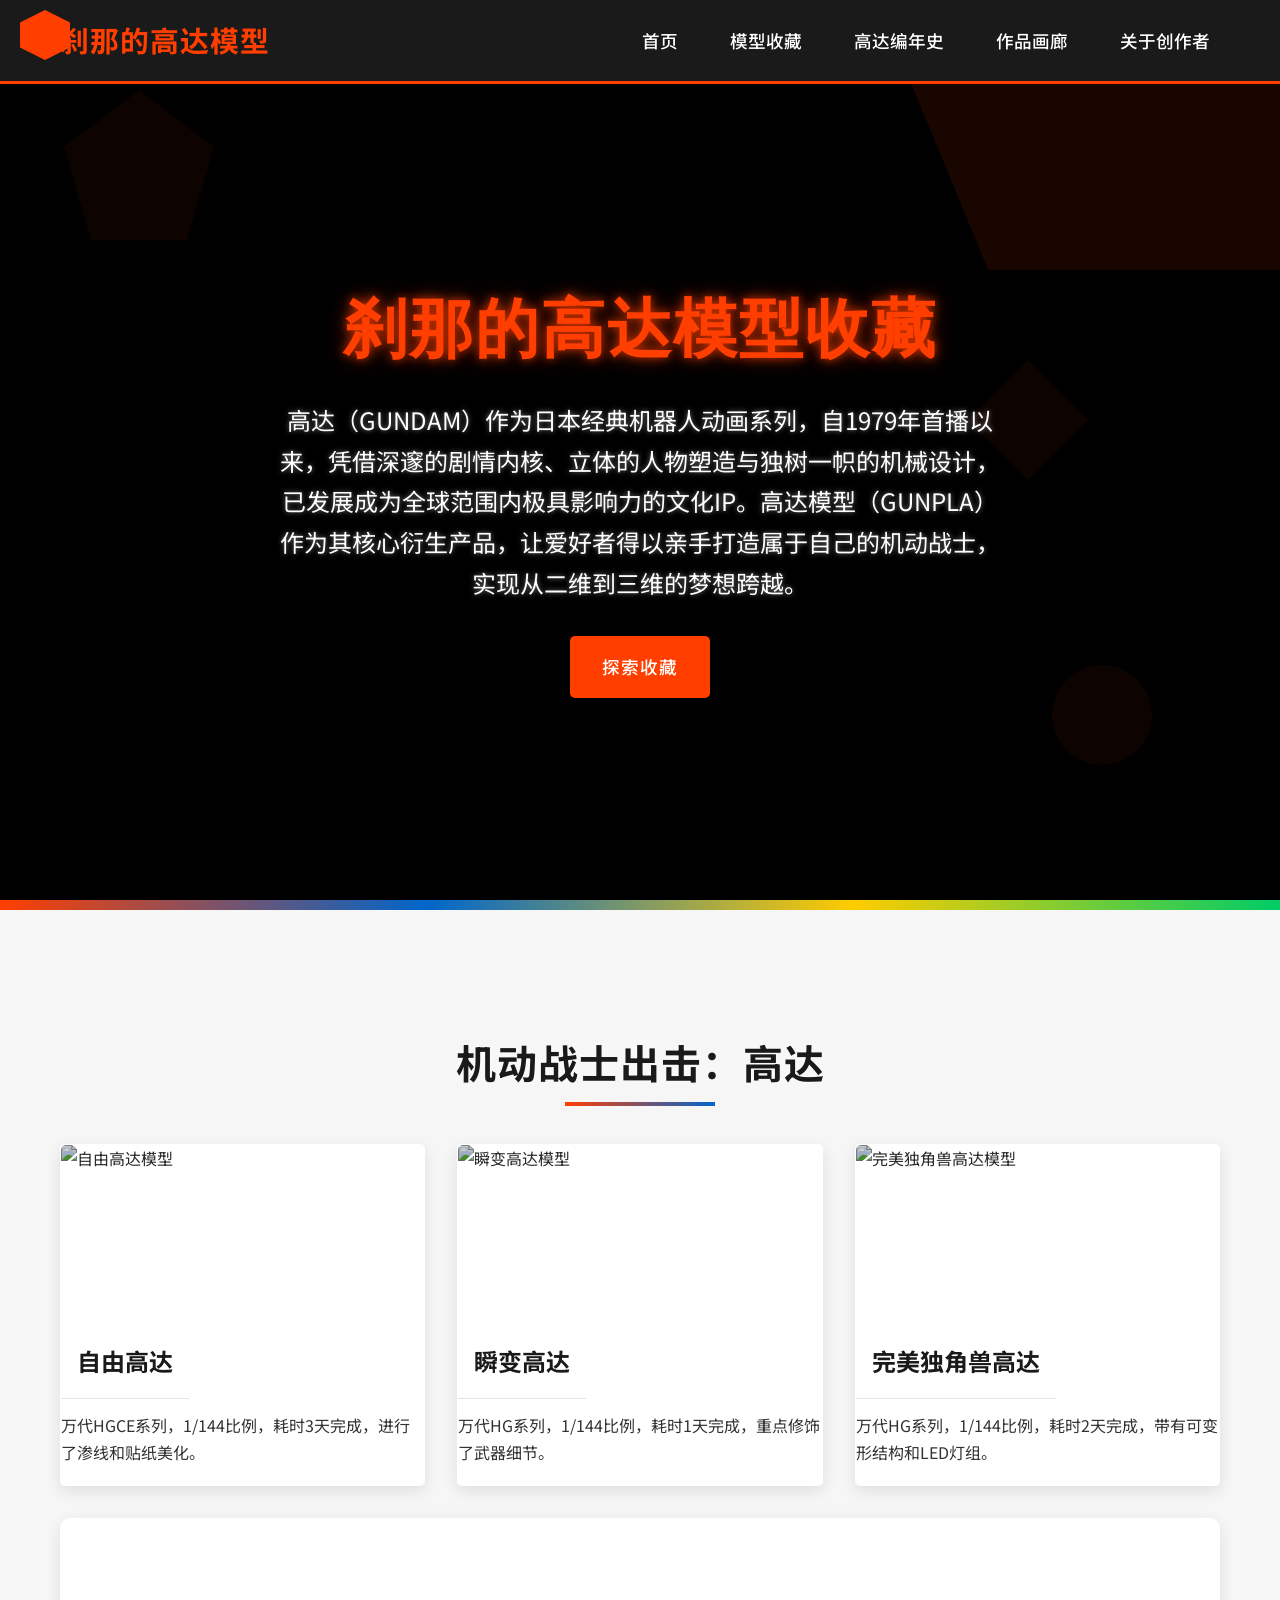
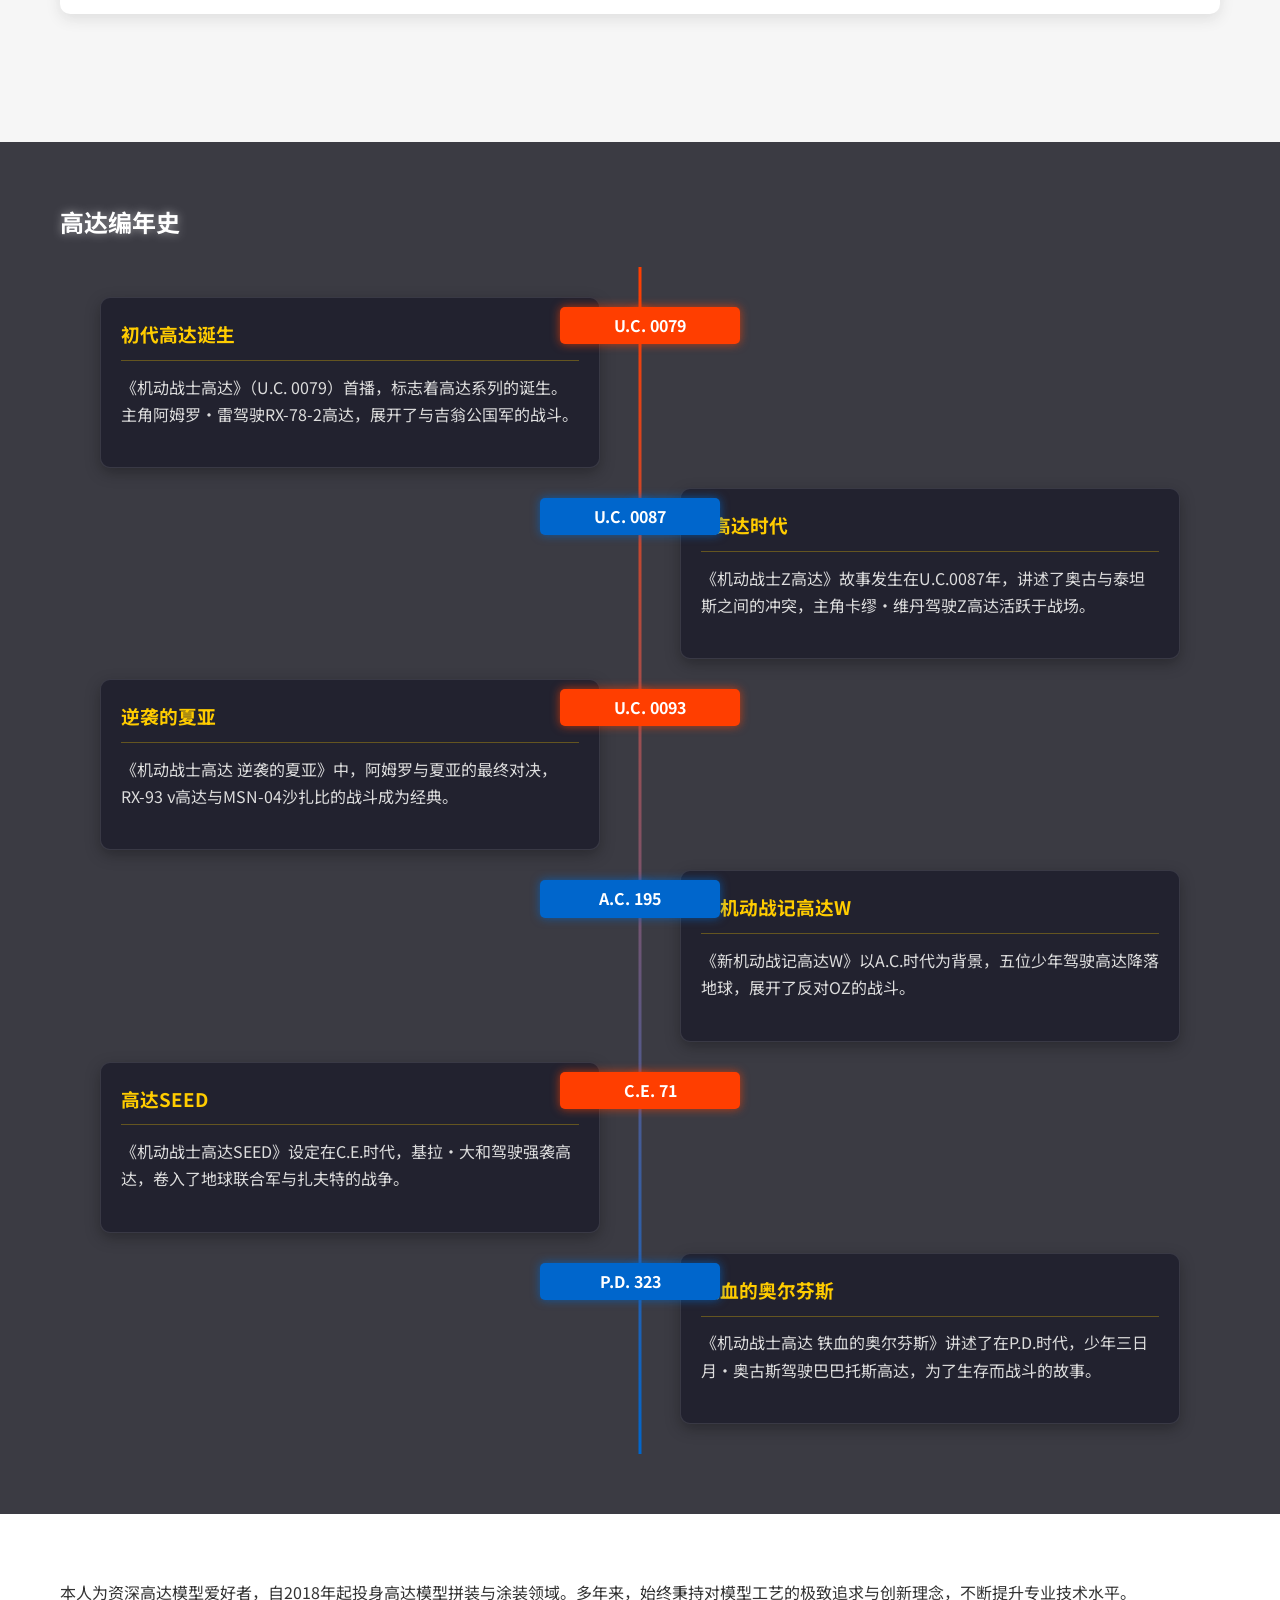
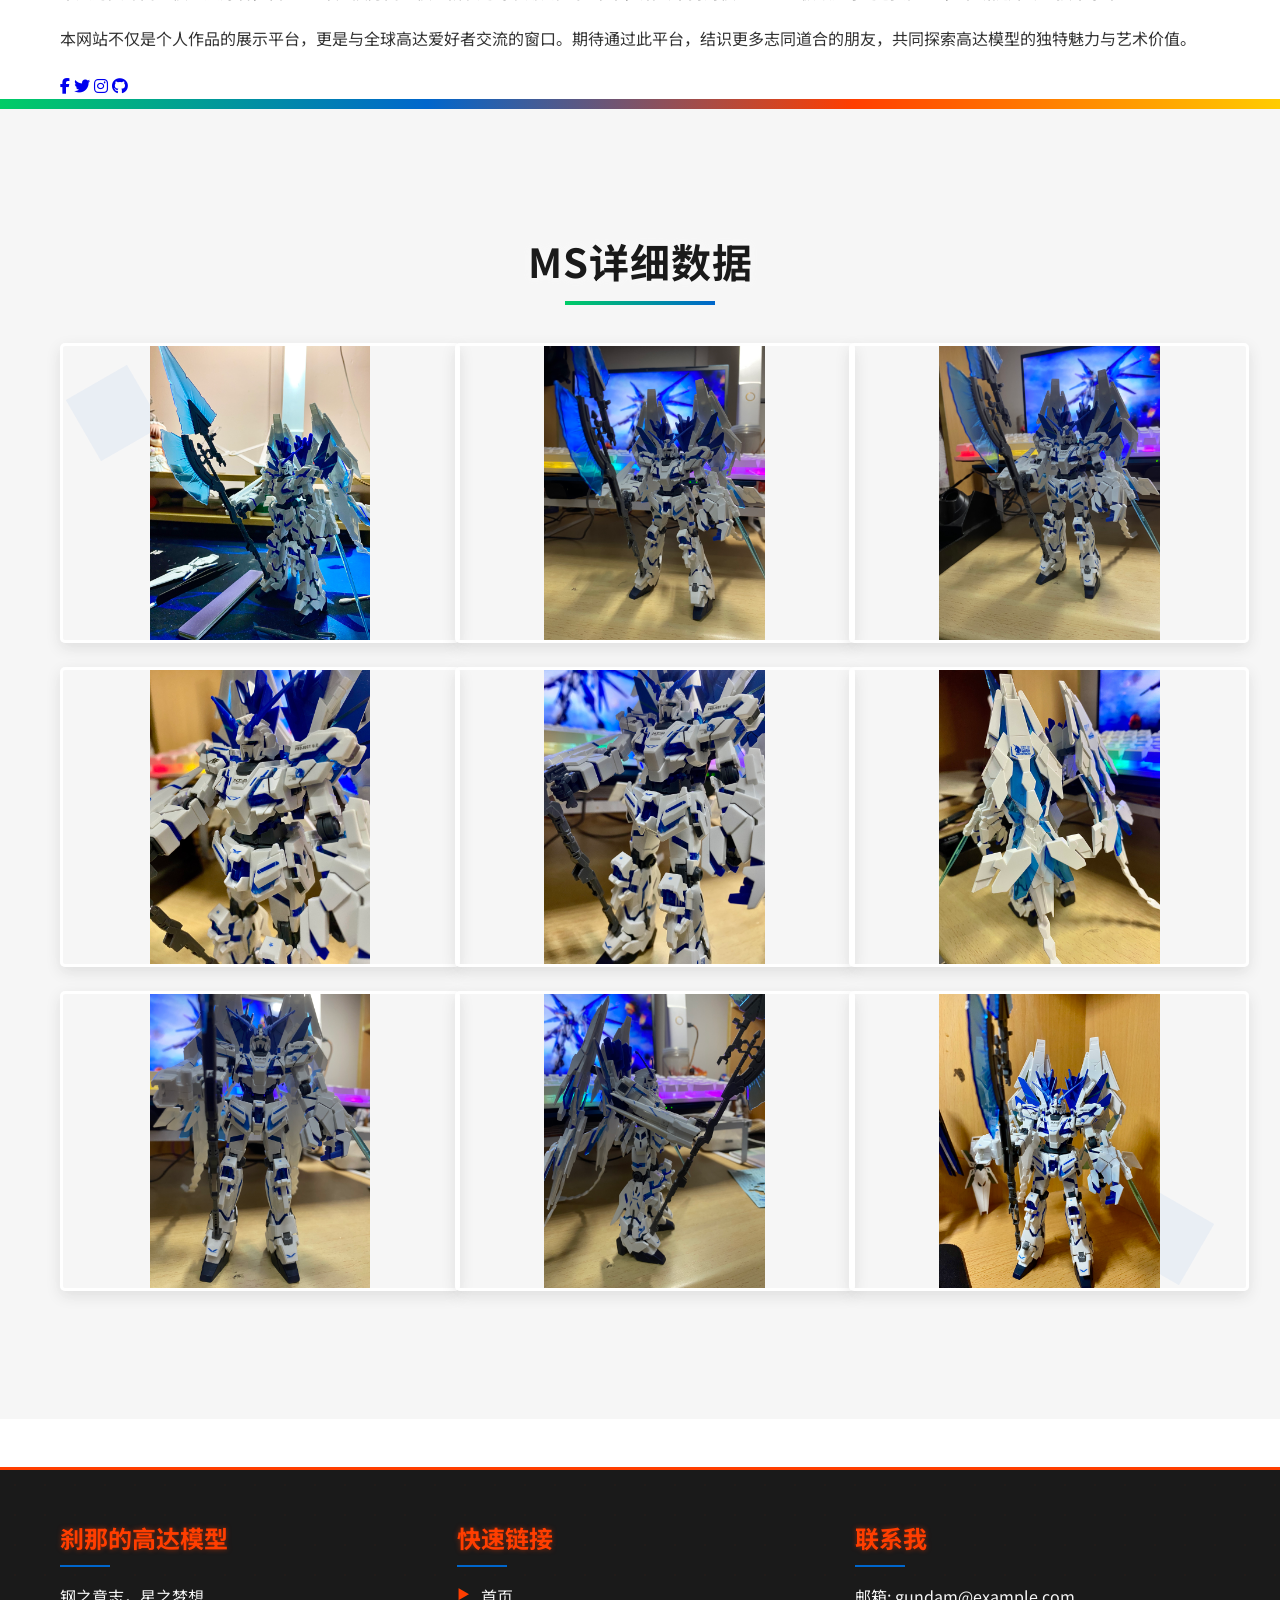
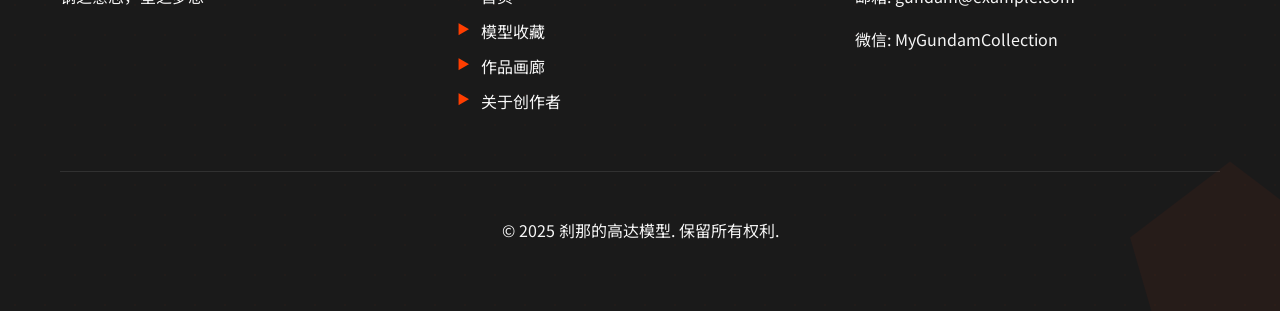
==== index.html @ a603840b "feat(页面): 添加高达编年史板块及相关特效 - 在导航栏和页面中添加高达编年史板块 - 实现时间线布局和动画效果 - 为所有板块添加装甲线条和能量充能特效 - 新增鼠标轨迹粒子效果" ====
<!DOCTYPE html>
<html lang="zh-CN">
<head>
    <meta charset="UTF-8">
    <meta name="viewport" content="width=device-width, initial-scale=1.0">
    <title>刹那的高达模型</title>
    <link rel="stylesheet" href="styles.css">
    <link rel="stylesheet" href="gundam_card_effects.css">
    <link href="https://fonts.googleapis.com/css2?family=Noto+Sans+SC:wght@300;400;500;700&display=swap" rel="stylesheet">
    <link rel="stylesheet" href="https://cdnjs.cloudflare.com/ajax/libs/font-awesome/6.4.0/css/all.min.css">
    <script src="gundam_card_scripts.js"></script>
</head>
<body>
    <!-- 高达主题背景动画 -->
    <div class="gundam-background"></div>
    <!-- 进场动画 -->
    <div id="intro-animation" class="intro-animation">
    <div class="energy-beam"></div>
    <div class="energy-beam"></div>
    <div class="energy-beam"></div>
    <div class="intro-text">
        <p class="intro-line">遥远宇宙中，钢铁巨人的意志贯穿星河</p>
        <p class="intro-line">人类文明的命运与机动战士的齿轮紧密咬合</p>
        <p class="intro-line">那些被冠以"高达"之名的钢铁之躯</p>
        <p class="intro-line">承载着希望的光芒、梦想的重量与战争的记忆</p>
        <p class="intro-line">此刻，它们将在此空间重现昔日的辉煌与荣耀</p>
    </div>
</div>
    <!-- 导航栏 -->
    <header>
        <div class="gundam-logo"></div>
        <nav class="navbar">
            <div class="logo">
                <h1>刹那的高达模型</h1>
            </div>
            <ul class="nav-links">
                <li><a href="#home">首页</a></li>
                <li><a href="#models">模型收藏</a></li>
                <li><a href="#chronicle">高达编年史</a></li>
                <li><a href="#gallery">作品画廊</a></li>
                <li><a href="#about">关于创作者</a></li>

            </ul>
            <div class="burger">
                <div class="line1"></div>
                <div class="line2"></div>
                <div class="line3"></div>
            </div>
        </nav>
    </header>

    <!-- 英雄区域 -->
    <section id="home" class="hero">
        <div class="hero-decoration">
            <div class="gundam-part part1"></div>
            <div class="gundam-part part2"></div>
            <div class="gundam-part part3"></div>
        </div>
        <div class="hero-content">
            <h1>刹那的高达模型收藏</h1>
            <p>高达（GUNDAM）作为日本经典机器人动画系列，自1979年首播以来，凭借深邃的剧情内核、立体的人物塑造与独树一帜的机械设计，已发展成为全球范围内极具影响力的文化IP。高达模型（GUNPLA）作为其核心衍生产品，让爱好者得以亲手打造属于自己的机动战士，实现从二维到三维的梦想跨越。</p>
            <a href="#models" class="btn">探索收藏</a>
        </div>
    </section>

    <!-- 模型展示与收藏 -->
    <section id="models" class="series-section">
        <div class="container">
            <h2>机动战士出击：高达</h2>
            <div class="series-grid">
            <div class="series-card">
                <img src="model/IMG_3361.JPG" alt="自由高达模型">
                <h3>自由高达</h3>
                <p>万代HGCE系列，1/144比例，耗时3天完成，进行了渗线和贴纸美化。</p>
            </div>
            <div class="series-card">
                <img src="model/IMG_3363.JPG" alt="瞬变高达模型">
                <h3>瞬变高达</h3>
                <p>万代HG系列，1/144比例，耗时1天完成，重点修饰了武器细节。</p>
            </div>
            <div class="series-card">
                <img src="model/IMG_3364.JPG" alt="完美独角兽高达模型">
                <h3>完美独角兽高达</h3>
                <p>万代HG系列，1/144比例，耗时2天完成，带有可变形结构和LED灯组。</p>
            </div>
        </div>

        <!-- 模型详细介绍 -->
        <div class="model-details" id="model-details">
            <div id="freedom-detail" class="detail-content">
                <h3>自由高达</h3>
                <div class="detail-grid">
                    <div class="detail-image">
                        <img src="freedom1.jpg" alt="自由高达">
                        <img src="freedom2.png" alt="自由高达细节">
                    </div>
                    <div class="detail-text">
                        <p>自由高达（Freedom Gundam）是《机动战士高达SEED》的核心主角机体，由主人公基拉·大和所驾驶。该机采用核动力驱动系统，搭载了两门光束步枪、磁轨炮及光束军刀等多种先进武装，具备全方位作战能力。</p>
                        <p>本件藏品为万代HGCE系列Freedom 1/144比例模型。整体造型遵循原作设定，线条流畅且配色鲜明。通过渗线工艺强化了机械细节的立体感，并辅以精密水贴点缀，显著提升了整体质感。模型关节设计合理，可动性出色，能够还原多种经典战斗姿态。</p>
                        <p>制作周期：2025年6月，历时1天精心打造。</p>
                    </div>
                </div>
            </div>

            <div id="transient-detail" class="detail-content" style="display:none;">
                <h3>瞬变高达</h3>
                <div class="detail-grid">
                    <div class="detail-image">
                        <img src="shunbian.jpg" alt="瞬变高达">
                        <img src="shunbian2.jpg" alt="瞬变高达细节">
                    </div>
                    <div class="detail-text">
                        <p>瞬变高达（Transient Gundam）是《机动战士高达Build Divers》中的特色机体，以独特的设计语言和卓越的机动性闻名。其核心亮点在于搭载了可变式背包系统，可根据战场态势灵活切换不同装备配置。</p>
                        <p>本件藏品为万代HG系列1/144比例模型。制作过程中着重强化了武器细节的表现力，对光束剑与步枪等武装进行了精细涂装处理。模型采用深蓝色与红色为主的配色方案，整体视觉效果极具冲击力与辨识度。</p>
                        <p>制作周期：2025年7月，历时1天精心打造。</p>
                    </div>
                </div>
            </div>

            <div id="perfect-unicorn-detail" class="detail-content" style="display:none;">
                <h3>完美独角兽高达</h3>
                <div class="detail-grid">
                    <div class="detail-image">
                        <img src="unicorn.jpg" alt="完美独角兽高达">
                        <img src="unicorn2.jpeg" alt="完美独角兽高达细节">
                    </div>
                    <div class="detail-text">
                        <p>完美独角兽高达（Perfect Unicorn Gundam）是《机动战士高达UC》的核心机体，以标志性的NT-D系统和全武装配置著称。其最大特色在于能够在独角兽模式与毁灭模式之间实现形态转换，展现截然不同的战斗风格与性能特性。</p>
                        <p>本件藏品为星动HG系列完美独角兽模型，是藏品中结构最为复杂的一件。模型具备精密的可变形机构，通过追加LED灯组，极大增强了毁灭模式下精神骨架的视觉冲击力。外装甲采用珍珠色涂装工艺，进一步提升了整体质感与层次感。</p>
                        <p>制作周期：2025年8月，历时2天精心打造。</p>
                    </div>
                </div>
            </div>
        </div>
        </div>
    </section>

    <!-- 模型详情切换脚本 -->
    <script>
        document.addEventListener('DOMContentLoaded', function() {
            // 获取模型卡片和详情内容
            const seriesCards = document.querySelectorAll('.series-card');
            const detailContents = document.querySelectorAll('.detail-content');

            // 为每个模型卡片添加点击事件
            seriesCards.forEach((card, index) => {
                card.addEventListener('click', function() {
                    // 隐藏所有详情内容
                    detailContents.forEach(content => {
                        content.style.display = 'none';
                    });

                    // 显示对应的详情内容
                    if (index === 0) {
                        document.getElementById('freedom-detail').style.display = 'block';
                    } else if (index === 1) {
                        document.getElementById('transient-detail').style.display = 'block';
                    } else if (index === 2) {
                        document.getElementById('perfect-unicorn-detail').style.display = 'block';
                    }

                    // 滚动到详情区域并居中显示
                    requestAnimationFrame(() => {
                        const modelDetails = document.getElementById('model-details');
                        // 使用scrollIntoView的center选项实现可靠的居中效果
                        modelDetails.scrollIntoView({
                            behavior: 'smooth',
                            block: 'center'
                        });
                        });
                    });
                });
            });
        ;
    </script>

    

    <!-- 高达编年史 -->
    <section id="chronicle" class="chronicle-section gundam-section">
        <div class="container">
            <h2>高达编年史</h2>
            <div class="timeline">
                <div class="timeline-item">
                    <div class="timeline-year">U.C. 0079</div>
                    <div class="timeline-content">
                        <h3>初代高达诞生</h3>
                        <p>《机动战士高达》（U.C. 0079）首播，标志着高达系列的诞生。主角阿姆罗·雷驾驶RX-78-2高达，展开了与吉翁公国军的战斗。</p>
                    </div>
                </div>
                <div class="timeline-item">
                    <div class="timeline-year">U.C. 0087</div>
                    <div class="timeline-content">
                        <h3>Ζ高达时代</h3>
                        <p>《机动战士Ζ高达》故事发生在U.C.0087年，讲述了奥古与泰坦斯之间的冲突，主角卡缪·维丹驾驶Ζ高达活跃于战场。</p>
                    </div>
                </div>
                <div class="timeline-item">
                    <div class="timeline-year">U.C. 0093</div>
                    <div class="timeline-content">
                        <h3>逆袭的夏亚</h3>
                        <p>《机动战士高达 逆袭的夏亚》中，阿姆罗与夏亚的最终对决，RX-93 ν高达与MSN-04沙扎比的战斗成为经典。</p>
                    </div>
                </div>
                <div class="timeline-item">
                    <div class="timeline-year">A.C. 195</div>
                    <div class="timeline-content">
                        <h3>新机动战记高达W</h3>
                        <p>《新机动战记高达W》以A.C.时代为背景，五位少年驾驶高达降落地球，展开了反对OZ的战斗。</p>
                    </div>
                </div>
                <div class="timeline-item">
                    <div class="timeline-year">C.E. 71</div>
                    <div class="timeline-content">
                        <h3>高达SEED</h3>
                        <p>《机动战士高达SEED》设定在C.E.时代，基拉·大和驾驶强袭高达，卷入了地球联合军与扎夫特的战争。</p>
                    </div>
                </div>
                <div class="timeline-item">
                    <div class="timeline-year">P.D. 323</div>
                    <div class="timeline-content">
                        <h3>铁血的奥尔芬斯</h3>
                        <p>《机动战士高达 铁血的奥尔芬斯》讲述了在P.D.时代，少年三日月·奥古斯驾驶巴巴托斯高达，为了生存而战斗的故事。</p>
                    </div>
                </div>
            </div>
        </div>
    </section>

    <!-- 关于我 -->
    <section id="about" class="about-section gundam-section">
        <div class="container">
            <h2>关于创作者</h2>
            <div class="about-content">
                <p>本人为资深高达模型爱好者，自2018年起投身高达模型拼装与涂装领域。多年来，始终秉持对模型工艺的极致追求与创新理念，不断提升专业技术水平。</p>
                <p>本网站不仅是个人作品的展示平台，更是与全球高达爱好者交流的窗口。期待通过此平台，结识更多志同道合的朋友，共同探索高达模型的独特魅力与艺术价值。</p>
                <div class="social-links">
                    <a href="#"><i class="fab fa-facebook-f"></i></a>
                    <a href="#"><i class="fab fa-twitter"></i></a>
                    <a href="#"><i class="fab fa-instagram"></i></a>
                    <a href="#"><i class="fab fa-github"></i></a>
                </div>
            </div>
        </div>
    </section>

    <!-- 作品画廊 -->
    <section id="gallery" class="gallery-section">
        <div class="gundam-deco gundam-deco-1"></div>
        <div class="gundam-deco gundam-deco-2"></div>
        <div class="container">
            <h2>MS详细数据</h2>
            <div class="gallery-grid">
                <img src="model/IMG_3367.HEIC" alt="高达模型图片1">
                <img src="model/IMG_3368.HEIC" alt="高达模型图片2">
                <img src="model/IMG_3369.HEIC" alt="高达模型图片3">
                <img src="model/IMG_3372.JPG" alt="高达模型图片4">
                <img src="model/IMG_3373.JPG" alt="高达模型图片5">
                <img src="model/IMG_3374.JPG" alt="高达模型图片6">
            </div>
        </div>
    </section>

    <!-- 页脚 -->
    <footer class="footer">
        <div class="container">
            <div class="footer-content">
                <div class="footer-section">
                    <h3>刹那的高达模型</h3>
                <p>钢之意志，星之梦想</p>
                </div>
                <div class="footer-section">
                    <h3>快速链接</h3>
                    <ul>
                        <li><a href="#home">首页</a></li>
                <li><a href="#models">模型收藏</a></li>
                <li><a href="#gallery">作品画廊</a></li>
                <li><a href="#about">关于创作者</a></li>
                    </ul>
                </div>
                <div class="footer-section">
                    <h3>联系我</h3>
                    <p>邮箱: gundam@example.com</p>
                    <p>微信: MyGundamCollection</p>
                </div>
            </div>
            <div class="copyright">
                <p>&copy; 2025 刹那的高达模型. 保留所有权利.</p>
            </div>
        </div>
    </footer>

    <script src="script.js"></script>
    <script>
        // 控制进场动画
        window.addEventListener('load', function() {
            console.log('页面完全加载完成，开始初始化动画');
            const introAnimation = document.getElementById('intro-animation');

            if (!introAnimation) {
                console.error('未找到intro-animation元素');
                return;
            }

            // 确保动画区域在最顶层且可点击
            introAnimation.style.zIndex = '9999';
            introAnimation.style.pointerEvents = 'auto';
            introAnimation.style.position = 'fixed';
            introAnimation.style.top = '0';
            introAnimation.style.left = '0';
            introAnimation.style.width = '100%';
            introAnimation.style.height = '100%';
            introAnimation.style.display = 'flex';
            introAnimation.style.justifyContent = 'center';
            introAnimation.style.alignItems = 'center';
            introAnimation.style.backgroundColor = 'rgba(0, 0, 0, 0.95)';

            console.log('动画区域样式设置完成');

            // 自动隐藏动画 - 时间设置为20秒
            console.log('[' + new Date().toLocaleTimeString() + '] 自动隐藏动画时间设置为20秒');
            const autoHideTimer = setTimeout(function() {
                console.log('[' + new Date().toLocaleTimeString() + '] 20秒后自动隐藏触发');
                hideAnimation();
            }, 5000); // 20秒后隐藏动画

            // 隐藏动画函数 - 添加平滑过渡效果
            function hideAnimation() {
                console.log('隐藏动画函数执行');
                // 设置过渡效果
                introAnimation.style.transition = 'opacity 1.5s ease, transform 1.5s ease';
                introAnimation.style.opacity = '0';
                introAnimation.style.transform = 'scale(0.95)';
                introAnimation.style.pointerEvents = 'none';
                // 使用setTimeout确保过渡效果完成后再隐藏
                setTimeout(function() {
                    introAnimation.style.display = 'none';
                }, 1500);
                // 移除所有事件监听器
                document.removeEventListener('click', handleDocumentClick);
                document.removeEventListener('keydown', handleKeyDown);
            }

            // 点击处理函数 - 绑定到document
            function handleDocumentClick() {
                console.log('页面点击事件触发');
                clearTimeout(autoHideTimer);
                hideAnimation();
            }

            // 键盘事件处理函数
            function handleKeyDown(e) {
                if (e.key === 'Escape') {
                    console.log('Esc键按下，跳过动画');
                    clearTimeout(autoHideTimer);
                    hideAnimation();
                }
            }

            // 绑定点击事件到整个文档
            document.addEventListener('click', handleDocumentClick);
            console.log('文档点击事件绑定完成');

            // 额外添加键盘Esc键跳过功能
            document.addEventListener('keydown', handleKeyDown);
            console.log('键盘Esc键事件绑定完成');

            
        });
    </script>
</body>
</html>
---- styles.css ----
/* 基础样式重置 */
* {
    margin: 0;
    padding: 0;
    box-sizing: border-box;
}

/* 自定义高达主题变量 */
:root {
    --gundam-red: #ff3e00;
    --gundam-blue: #0066cc;
    --gundam-yellow: #ffcc00;
    --gundam-green: #00cc66;
    --gundam-gray: #333333;
    --gundam-light-gray: #f5f5f5;
    --gundam-dark-gray: #1a1a1a;
    --gundam-white: #ffffff;
    --transition: all 0.3s ease;
    --particle-size: 2px;
    --particle-animation-duration: 15s;
    --heading-margin-bottom: 1.5rem;
    --paragraph-margin-bottom: 1.2rem;
    --paragraph-margin-top: 0.8rem;
}

body {
    font-family: 'Noto Sans SC', sans-serif;
    line-height: 1.7;
    color: #333;
    background-color: transparent;
    overflow-x: hidden;
}

h2 {
    margin-bottom: var(--heading-margin-bottom);
}

p {
    margin-bottom: var(--paragraph-margin-bottom);
    margin-top: var(--paragraph-margin-top);
}

.container {
    max-width: 1200px;
    margin: 0 auto;
    padding: 0 20px;
}

/* 导航栏样式 - 高达风格 */
header {
    background-color: var(--gundam-dark-gray);
    color: var(--gundam-white);
    padding: 1rem 0;
    position: fixed;
    width: 100%;
    top: 0;
    z-index: 1000;
    border-bottom: 3px solid var(--gundam-red);
    box-shadow: 0 4px 12px rgba(255, 62, 0, 0.3);
}

/* 高达标志发光效果 */
.gundam-logo {
    animation: pulse 2s ease-in-out infinite;
}

@keyframes pulse {
    0%, 100% {
        box-shadow: 0 0 10px rgba(255, 62, 0, 0.7);
    }
    50% {
        box-shadow: 0 0 20px rgba(255, 62, 0, 1);
    }
}

/* 高达标志样式 */
.gundam-logo {
    position: absolute;
    top: 10px;
    left: 20px;
    width: 50px;
    height: 50px;
    background-color: var(--gundam-red);
    clip-path: polygon(
        50% 0%,
        100% 25%,
        100% 75%,
        50% 100%,
        0% 75%,
        0% 25%
    );
    z-index: 1001;
}

/* 移动端适配 - 避免logo挡住标题 */
@media screen and (max-width: 768px) {
    .gundam-logo {
        width: 40px;
        height: 40px;
        top: 15px;
        left: 15px;
    }
    .logo h1 {
        font-size: 1.4rem;
        margin-left: 60px;
    }
}

.navbar {
    display: flex;
    justify-content: space-between;
    align-items: center;
    max-width: 1200px;
    margin: 0 auto;
    padding: 0 20px;
}

.logo h1 {
    font-size: 1.8rem;
    font-weight: 700;
    color: #ff3e00;
    text-transform: uppercase;
    letter-spacing: 1px;
}

.nav-links {
    display: flex;
    list-style: none;
}

.nav-links li {
    margin-left: 2rem;
}

.nav-links a {
    color: var(--gundam-white);
    text-decoration: none;
    font-size: 1.1rem;
    font-weight: 500;
    transition: var(--transition);
    position: relative;
    padding: 5px 10px;
    border-radius: 5px;
}

.nav-links a:hover {
    color: var(--gundam-white);
    background-color: var(--gundam-red);
    transform: translateY(-2px);
}

.nav-links a::after {
    content: '';
    position: absolute;
    width: 0;
    height: 2px;
    bottom: 0;
    left: 50%;
    background-color: var(--gundam-yellow);
    transition: var(--transition);
    transform: translateX(-50%);
}

.nav-links a:hover::after {
    width: 80%;
}

.burger {
    display: none;
    cursor: pointer;
}

.burger div {
    width: 25px;
    height: 3px;
    background-color: #fff;
    margin: 5px;
    transition: all 0.3s ease;
}

/* 进场动画样式 */
.intro-animation {
    position: fixed;
    top: 0;
    left: 0;
    width: 100%;
    height: 100%;
    background: linear-gradient(to bottom, #0a0e25 0%, #1a203d 50%, #0a0e25 100%);
    display: flex;
    flex-direction: column;
    justify-content: center;
    align-items: center;
    z-index: 9999;
    opacity: 1;
    transition: opacity 1.5s ease-in-out 4s;
    cursor: pointer;
    overflow: hidden;
    pointer-events: auto;
}

/* 星星背景效果 */
.intro-animation::before {
    content: '';
    position: absolute;
    width: 100%;
    height: 100%;
    background-image: 
        radial-gradient(rgba(255, 255, 255, 0.8) 1px, transparent 1px),
        radial-gradient(rgba(255, 255, 255, 0.5) 1px, transparent 1px);
    background-size: 50px 50px, 30px 30px;
    background-position: 0 0, 25px 25px;
    animation: twinkle 8s ease-in-out infinite;
    z-index: 0;
}

/* 宇宙飞船/高达元素轮廓 */
.intro-animation::after {
    content: '';
    position: absolute;
    top: 50%;
    left: 50%;
    width: 60%;
    height: 60%;
    transform: translate(-50%, -50%);
    background: radial-gradient(circle, rgba(0, 102, 204, 0.1) 0%, rgba(0, 0, 0, 0) 70%);
    z-index: 0;
}

/* 能量光效 */
.intro-animation .energy-beam {
    position: absolute;
    width: 2px;
    height: 100%;
    background: linear-gradient(to bottom, rgba(0, 102, 204, 0) 0%, rgba(0, 102, 204, 0.5) 50%, rgba(0, 102, 204, 0) 100%);
    top: 0;
    left: 30%;
    transform-origin: top;
    animation: sweep 10s linear infinite;
    z-index: 0;
}

.intro-animation .energy-beam:nth-child(2) {
    left: 70%;
    animation: sweep 12s linear infinite 1s;
}

/* 动画关键帧 */
@keyframes twinkle {
    0%, 100% {
        opacity: 0.4;
    }
    50% {
        opacity: 0.8;
    }
}

@keyframes sweep {
    0% {
        transform: rotate(-45deg);
    }
    100% {
        transform: rotate(45deg);
    }
}

.intro-text {
    text-align: center;
    color: var(--gundam-red);
    font-family: 'Arial Black', sans-serif;
    position: relative;
    z-index: 1;
    pointer-events: none;
    user-select: none;
}

.intro-line {
    font-size: 2.5rem;
    margin: 1rem 0;
    opacity: 0;
    transform: translateY(30px);
    animation: fadeInUp 1.5s ease forwards;
    text-shadow: 0 0 20px rgba(255, 62, 0, 0.9);
}

.intro-line:nth-child(1) { animation-delay: 0.8s; }
.intro-line:nth-child(2) { animation-delay: 1.6s; }
.intro-line:nth-child(3) { animation-delay: 2.4s; }
.intro-line:nth-child(4) { animation-delay: 3.2s; }
.intro-line:nth-child(5) { animation-delay: 4.0s; }

@keyframes fadeInUp {
    to {
        opacity: 1;
        transform: translateY(0);
    }
}

@keyframes rotate {
    from { transform: rotate(0deg); }
    to { transform: rotate(360deg); }
}

.intro-animation.hidden {
    opacity: 0;
    pointer-events: none;
}

/* 高达背景动画样式 */
.gundam-background {
    position: fixed;
    top: 0;
    left: 0;
    width: 100%;
    height: 100%;
    background-color: transparent;
    pointer-events: none;
    z-index: 0;
    overflow: hidden;
}

/* 粒子效果 */
.gundam-background::before {
    content: '';
    position: absolute;
    width: 100%;
    height: 100%;
    background-image: 
        radial-gradient(var(--gundam-blue) var(--particle-size), transparent var(--particle-size)),
        radial-gradient(var(--gundam-red) calc(var(--particle-size) - 1px), transparent calc(var(--particle-size) - 1px));
    background-size: 50px 50px, 30px 30px;
    background-position: 0 0, 25px 25px;
    animation: particleFloat var(--particle-animation-duration) linear infinite;
}

/* 能量光束效果 */
.gundam-background .energy-beam {
    position: absolute;
    width: 1px;
    height: 100%;
    background: linear-gradient(to bottom, transparent 0%, var(--gundam-blue) 50%, transparent 100%);
    transform-origin: top;
    opacity: 0.5;
    animation: beamSweep 8s linear infinite;
}

/* 高达轮廓装饰 */
.gundam-background .gundam-silhouette {
    position: absolute;
    width: 300px;
    height: 500px;
    background-color: transparent;
    border: 1px solid rgba(255, 62, 0, 0.1);
    clip-path: polygon(
        50% 0%,
        60% 15%,
        70% 30%,
        75% 50%,
        70% 70%,
        60% 85%,
        50% 100%,
        40% 85%,
        30% 70%,
        25% 50%,
        30% 30%,
        40% 15%
    );
    top: 50%;
    left: 50%;
    transform: translate(-50%, -50%) scale(0.8);
    animation: silhouettePulse 5s ease-in-out infinite;
    opacity: 0.2;
}

/* 动画关键帧 */
@keyframes particleFloat {
    0% {
        background-position: 0 0, 25px 25px;
    }
    100% {
        background-position: 50px 50px, 75px 75px;
    }
}

@keyframes beamSweep {
    0% {
        transform: rotate(-45deg) translateX(-100%);
        opacity: 0;
    }
    10% {
        opacity: 0.5;
    }
    90% {
        opacity: 0.5;
    }
    100% {
        transform: rotate(45deg) translateX(100%);
        opacity: 0;
    }
}

@keyframes silhouettePulse {
    0%, 100% {
        opacity: 0.1;
        transform: translate(-50%, -50%) scale(0.8);
    }
    50% {
        opacity: 0.3;
        transform: translate(-50%, -50%) scale(0.85);
    }
}

/* 动态创建多个能量光束 */
@keyframes createBeams {
    0% {
        opacity: 0;
    }
    100% {
        opacity: 1;
    }
}

/* 滚动时导航栏样式变化 */
window.addEventListener('scroll', function() {
    const header = document.querySelector('header');
    if (window.scrollY > 50) {
        header.style.backgroundColor = 'rgba(26, 26, 26, 0.95)';
        header.style.boxShadow = '0 2px 10px rgba(0, 0, 0, 0.2)';
    } else {
        header.style.backgroundColor = 'rgba(26, 26, 26, 1)';
        header.style.boxShadow = 'none';
    }
});

/* 英雄区域样式 */
@keyframes fadeIn {
    to {
        opacity: 1;
    }
}
.hero {
    height: 100vh;
    background: linear-gradient(rgba(0, 0, 0, 1.0), rgba(0, 0, 0, 1.0)),
                url('[data-uri]');
    background-size: cover;
    background-position: center;
    background-attachment: fixed;
    display: flex;
    flex-direction: column;
    justify-content: center;
    align-items: center;
    text-align: center;
    color: var(--gundam-white);
    padding-top: 80px;
    position: relative;
    overflow: hidden;
    z-index: 1;
}

/* 高达头部轮廓装饰 */
.hero::before {
    content: '';
    position: absolute;
    top: -10%;
    right: -10%;
    width: 40%;
    height: 40%;
    background-color: rgba(255, 62, 0, 0.1);
    clip-path: polygon(
        50% 0%,
        100% 38%,
        82% 100%,
        18% 100%,
        0% 38%
    );
    animation: rotate 30s linear infinite;
    z-index: 0;
}

@keyframes rotate {
    from { transform: rotate(0deg); }
    to { transform: rotate(360deg); }
}

.hero-content {
    max-width: 800px;
    padding: 2rem;
    opacity: 0;
    animation: fadeIn 1.5s ease forwards 0.5s;
    position: relative;
    z-index: 1;
}

/* 英雄区域高达元素装饰 */
.hero-decoration {
    position: absolute;
    width: 100%;
    height: 100%;
    top: 0;
    left: 0;
    pointer-events: none;
    z-index: 0;
}

.hero-decoration .gundam-part {
    position: absolute;
    background-color: rgba(255, 62, 0, 0.05);
    animation: float 20s ease-in-out infinite;
}

.hero-decoration .part1 {
    width: 150px;
    height: 150px;
    top: 10%;
    left: 5%;
    clip-path: polygon(50% 0%, 100% 38%, 82% 100%, 18% 100%, 0% 38%);
    animation-delay: 0s;
}

.hero-decoration .part2 {
    width: 100px;
    height: 100px;
    bottom: 15%;
    right: 10%;
    border-radius: 50%;
    animation-delay: 5s;
}

.hero-decoration .part3 {
    width: 120px;
    height: 120px;
    top: 40%;
    right: 15%;
    clip-path: polygon(50% 0%, 100% 50%, 50% 100%, 0% 50%);
    animation-delay: 10s;
}

@keyframes float {
    0%, 100% {
        transform: translate(0, 0) rotate(0deg);
    }
    25% {
        transform: translate(20px, -20px) rotate(5deg);
    }
    50% {
        transform: translate(0, 20px) rotate(0deg);
    }
    75% {
        transform: translate(-20px, -10px) rotate(-5deg);
    }
}

/* 高达风格按钮 */
.btn {
    display: inline-block;
    background-color: var(--gundam-red);
    color: var(--gundam-white);
    padding: 12px 30px;
    border-radius: 5px;
    text-decoration: none;
    font-weight: 600;
    transition: all 0.3s ease;
    position: relative;
    overflow: hidden;
    border: none;
    text-transform: uppercase;
    letter-spacing: 1px;
}

.btn::before {
    content: '';
    position: absolute;
    top: 0;
    left: -100%;
    width: 100%;
    height: 100%;
    background: linear-gradient(90deg, transparent, rgba(255, 255, 255, 0.2), transparent);
    transition: all 0.5s ease;
}

.btn:hover {
    background-color: var(--gundam-blue);
    transform: translateY(-3px);
    box-shadow: 0 10px 20px rgba(0, 0, 0, 0.2);
}

.btn:hover::before {
    left: 100%;
}

.hero-content h1 {
    font-size: 4rem;
    margin-bottom: 1rem;
    text-shadow: 0 0 10px rgba(255, 62, 0, 0.7), 0 0 20px rgba(255, 62, 0, 0.5);
    color: var(--gundam-red);
    letter-spacing: 2px;
    font-family: 'Arial Black', sans-serif;
}

.hero-content p {
    font-size: 1.5rem;
    margin-bottom: 2rem;
    max-width: 800px;
    text-shadow: 0 0 5px rgba(255, 255, 255, 0.5);
}

.btn {
    display: inline-block;
    background-color: var(--gundam-red);
    color: var(--gundam-white);
    padding: 1rem 2rem;
    border: none;
    border-radius: 5px;
    font-size: 1.1rem;
    font-weight: 500;
    text-decoration: none;
    cursor: pointer;
    transition: var(--transition);
    position: relative;
    overflow: hidden;
}

.btn::before {
    content: '';
    position: absolute;
    top: 0;
    left: -100%;
    width: 100%;
    height: 100%;
    background: linear-gradient(90deg, transparent, rgba(255, 255, 255, 0.2), transparent);
    transition: var(--transition);
}

.btn:hover {
    background-color: var(--gundam-blue);
    transform: translateY(-3px);
    box-shadow: 0 10px 20px rgba(0, 0, 0, 0.2);
}

.btn:hover::before {
    left: 100%;
}

/* 系列作品区域样式 */
.series-section {
    padding: 8rem 0;
    background-color: rgba(245, 245, 245, 0.85);
    position: relative;
    overflow: hidden;
    z-index: 1;
}

/* 背景装饰线条 */
.series-section::before {
    content: '';
    position: absolute;
    top: 0;
    left: 0;
    width: 100%;
    height: 10px;
    background: linear-gradient(90deg, var(--gundam-red), var(--gundam-blue), var(--gundam-yellow), var(--gundam-green));
}

.series-section h2 {
    text-align: center;
    font-size: 2.5rem;
    margin-bottom: 3rem;
    color: var(--gundam-dark-gray);
    position: relative;
    text-transform: uppercase;
    letter-spacing: 1px;
}

.series-section h2::after {
    content: '';
    position: absolute;
    width: 150px;
    height: 4px;
    background: linear-gradient(90deg, var(--gundam-red), var(--gundam-blue));
    bottom: -10px;
    left: 50%;
    transform: translateX(-50%);
}

.series-grid {
    display: grid;
    grid-template-columns: repeat(auto-fill, minmax(300px, 1fr));
    gap: 2rem;
    position: relative;
    z-index: 1;
}

.series-card {
    background-color: var(--gundam-white);
    border-radius: 10px;
    overflow: hidden;
    box-shadow: 0 5px 15px rgba(0, 0, 0, 0.1);
    transition: var(--transition);
    cursor: pointer;
    border: 2px solid var(--gundam-gray);
    position: relative;
    overflow: hidden;
}

.series-card::before {
    content: '';
    position: absolute;
    top: 0;
    left: 0;
    width: 100%;
    height: 4px;
    background: linear-gradient(90deg, var(--gundam-red), var(--gundam-blue));
}

.series-card:hover {
    transform: translateY(-10px);
    box-shadow: 0 12px 24px rgba(0, 0, 0, 0.2);
    border-color: var(--gundam-red);
}

.series-card img {
    width: 400px;
    height: 180px;
    object-fit: contain;
    transition: var(--transition);
    border-radius: 5px;
    margin: 0 auto;
    display: block;
}

.series-card:hover img {
    transform: scale(1.05);
}

.series-card h3 {
    padding: 1rem;
    font-size: 1.5rem;
    color: var(--gundam-dark-gray);
    border-bottom: 1px solid rgba(0, 0, 0, 0.1);
}
    color: #1a1a1a;
}

.series-card p {
    padding: 0 1rem 1.5rem;
    color: #666;
}

/* 机动战士区域样式 */
.mobile-suits-section {
    padding: 8rem 0;
    background-color: var(--gundam-dark-gray);
    color: var(--gundam-white);
    position: relative;
}

.mobile-suits-section::before {
    content: '';
    position: absolute;
    top: 0;
    left: 0;
    width: 100%;
    height: 10px;
    background: linear-gradient(90deg, var(--gundam-blue), var(--gundam-yellow), var(--gundam-green), var(--gundam-red));
}

.mobile-suits-section h2 {
    text-align: center;
    font-size: 2.5rem;
    margin-bottom: 3rem;
    color: var(--gundam-white);
    position: relative;
    text-transform: uppercase;
    letter-spacing: 1px;
}

.mobile-suits-section h2::after {
    content: '';
    position: absolute;
    width: 150px;
    height: 4px;
    background: linear-gradient(90deg, var(--gundam-blue), var(--gundam-red));
    bottom: -10px;
    left: 50%;
    transform: translateX(-50%);
}

.mobile-suit-grid {
    display: grid;
    grid-template-columns: repeat(auto-fill, minmax(300px, 1fr));
    gap: 2rem;
}

.mobile-suit-card {
    background-color: rgba(255, 255, 255, 0.05);
    border-radius: 10px;
    overflow: hidden;
    box-shadow: 0 5px 15px rgba(0, 0, 0, 0.3);
    transition: var(--transition);
    text-align: center;
    border: 1px solid rgba(255, 255, 255, 0.1);
    backdrop-filter: blur(5px);
}

.mobile-suit-card:hover {
    transform: translateY(-10px) scale(1.02);
    box-shadow: 0 15px 30px rgba(0, 0, 0, 0.5);
    border-color: var(--gundam-red);
}

.mobile-suit-card img {
    width: 400px;
    height: 250px;
    object-fit: contain;
    padding: 1.5rem;
    transition: var(--transition);
    filter: saturate(1.2);
    border-radius: 5px;
    margin: 0 auto;
    display: block;
}

.mobile-suit-card:hover img {
    transform: scale(1.05);
    filter: saturate(1.5);
}

.mobile-suit-card h3 {
    padding: 1rem;
    font-size: 1.5rem;
    color: var(--gundam-red);
    text-shadow: 0 0 5px rgba(255, 62, 0, 0.5);
}

.mobile-suit-card p {
    padding: 0 1rem 1rem;
    color: var(--gundam-light-gray);
}

/* 角色介绍区域样式 */
.characters-section {
    padding: 8rem 0;
    background-color: rgba(255, 255, 255, 0.85);
    position: relative;
    z-index: 1;
}

.characters-section h2 {
    text-align: center;
    font-size: 2.5rem;
    margin-bottom: 3rem;
    color: #1a1a1a;
    position: relative;
}

.characters-section h2::after {
    content: '';
    position: absolute;
    width: 100px;
    height: 4px;
    background-color: #ff3e00;
    bottom: -10px;
    left: 50%;
    transform: translateX(-50%);
}

.character-grid {
    display: grid;
    grid-template-columns: repeat(auto-fill, minmax(200px, 1fr));
    gap: 2rem;
}

.character-card {
    background-color: #f9f9f9;
    border-radius: 10px;
    overflow: hidden;
    box-shadow: 0 5px 15px rgba(0, 0, 0, 0.1);
    transition: transform 0.3s ease, box-shadow 0.3s ease;
    text-align: center;
}

.character-card:hover {
    transform: translateY(-10px);
    box-shadow: 0 15px 30px rgba(0, 0, 0, 0.2);
}

.character-card img {
    width: 100%;
    height: 200px;
    object-fit: cover;
    border-radius: 50%;
    padding: 1.5rem;
}

.character-card h3 {
    padding: 0 1rem 1rem;
    font-size: 1.3rem;
    color: #1a1a1a;
}

.character-card p {
    padding: 0 1rem 1.5rem;
    color: #666;
}

/* 模型详情区域样式 */
.model-details {
    padding: 3rem 0;
    background-color: var(--gundam-white);
    border-radius: 10px;
    margin-top: 2rem;
    box-shadow: 0 5px 15px rgba(0, 0, 0, 0.1);
}

.detail-content {
    display: none;
    animation: fadeIn 0.5s ease-in-out;
}

@keyframes fadeIn {
    from { opacity: 0; transform: translateY(20px); }
    to { opacity: 1; transform: translateY(0); }
}

.detail-content h3 {
    font-size: 2rem;
    color: var(--gundam-red);
    margin-bottom: 1.5rem;
    text-align: center;
    text-shadow: 0 0 5px rgba(255, 62, 0, 0.3);
}

.detail-grid {
    display: grid;
    grid-template-columns: 1fr 1fr;
    gap: 2rem;
    align-items: center;
}

.detail-image {
    display: flex;
    flex-direction: column;
    gap: 1rem;
    width: 100%;
    max-width: 400px;
    margin: 0 auto;
}

.detail-image img {
    width: 400px;
    height: auto;
    max-height: 300px;
    object-fit: contain;
    border-radius: 5px;
    border: 3px solid var(--gundam-white);
    box-shadow: 0 5px 15px rgba(0, 0, 0, 0.1);
    transition: var(--transition);
    margin: 0 auto;
    display: block;
}

.detail-image img:hover {
    transform: scale(1.02);
    box-shadow: 0 10px 20px rgba(0, 0, 0, 0.2);
    border-color: var(--gundam-red);
}

.detail-text {
    color: var(--gundam-gray);
    line-height: 1.8;
}

.detail-text p {
    margin-bottom: 1rem;
    font-size: 1.1rem;
}

/* 图片画廊区域样式 */
.gallery-section {
    padding: 8rem 0;
    background-color: rgba(245, 245, 245, 0.85);
    position: relative;
    z-index: 1;
}

.gallery-section::before {
    content: '';
    position: absolute;
    top: 0;
    left: 0;
    width: 100%;
    height: 10px;
    background: linear-gradient(90deg, var(--gundam-green), var(--gundam-blue), var(--gundam-red), var(--gundam-yellow));
}

.gallery-section h2 {
    text-align: center;
    font-size: 2.5rem;
    margin-bottom: 3rem;
    color: var(--gundam-dark-gray);
    position: relative;
    text-transform: uppercase;
    letter-spacing: 1px;
}

.gallery-section h2::after {
    content: '';
    position: absolute;
    width: 150px;
    height: 4px;
    background: linear-gradient(90deg, var(--gundam-green), var(--gundam-blue));
    bottom: -10px;
    left: 50%;
    transform: translateX(-50%);
}

.gallery-grid {
    display: grid;
    grid-template-columns: repeat(auto-fill, minmax(300px, 1fr));
    gap: 1.5rem;
    position: relative;
    z-index: 1;
}

.gallery-grid img {
    width: 400px;
    height: auto;
    max-height: 300px;
    object-fit: contain;
    border-radius: 5px;
    cursor: pointer;
    transition: var(--transition);
    border: 3px solid var(--gundam-white);
    box-shadow: 0 5px 15px rgba(0, 0, 0, 0.1);
    margin: 0 auto;
    display: block;
}

.gallery-grid img:hover {
    transform: scale(1.05);
    box-shadow: 0 15px 30px rgba(0, 0, 0, 0.2);
    border-color: var(--gundam-red);
}

/* 高达风格装饰元素 */
.gundam-deco {
    position: absolute;
    width: 100px;
    height: 100px;
    background-color: rgba(0, 102, 204, 0.05);
    clip-path: polygon(
        50% 0%,
        100% 50%,
        50% 100%,
        0% 50%
    );
    z-index: 0;
}

.gundam-deco-1 {
    top: 20%;
    left: 5%;
    transform: rotate(15deg);
}

.gundam-deco-2 {
    bottom: 10%;
    right: 5%;
    transform: rotate(-15deg);
}

/* 页脚样式 - 高达风格 */
footer {
    background-color: var(--gundam-dark-gray);
    color: var(--gundam-white);
    padding: 3rem 0;
    position: relative;
    overflow: hidden;
    border-top: 3px solid var(--gundam-red);
    margin-top: 3rem;
}

/* 页脚背景装饰 */
footer::before {
    content: '';
    position: absolute;
    top: 0;
    left: 0;
    width: 100%;
    height: 100%;
    background-image: radial-gradient(rgba(255, 62, 0, 0.1) 1px, transparent 1px);
    background-size: 30px 30px;
    z-index: 0;
    opacity: 0.3;
}

/* 高达轮廓装饰 */
footer::after {
    content: '';
    position: absolute;
    bottom: -50px;
    right: -50px;
    width: 200px;
    height: 200px;
    background-color: rgba(255, 62, 0, 0.05);
    clip-path: polygon(
        50% 0%,
        100% 38%,
        82% 100%,
        18% 100%,
        0% 38%
    );
    z-index: 0;
}

.footer-content {
    position: relative;
    z-index: 1;
}

/* 高达轮廓装饰 */
footer::after {
    content: '';
    position: absolute;
    bottom: -50px;
    right: -50px;
    width: 200px;
    height: 200px;
    background-color: rgba(255, 62, 0, 0.05);
    clip-path: polygon(
        50% 0%,
        100% 38%,
        82% 100%,
        18% 100%,
        0% 38%
    );
    z-index: 0;
}

.footer-content {
    display: grid;
    grid-template-columns: repeat(auto-fit, minmax(250px, 1fr));
    gap: 2rem;
    position: relative;
    z-index: 1;
}

.footer-section h3 {
    font-size: 1.5rem;
    margin-bottom: 1rem;
    color: var(--gundam-red);
    text-shadow: 0 0 5px rgba(255, 62, 0, 0.5);
    position: relative;
    padding-bottom: 0.5rem;
}

.footer-section h3::after {
    content: '';
    position: absolute;
    width: 50px;
    height: 2px;
    background-color: var(--gundam-blue);
    bottom: 0;
    left: 0;
}

.footer-section p {
    margin-bottom: 1rem;
    color: var(--gundam-light-gray);
}

.footer-section ul {
    list-style: none;
}

.footer-section ul li {
    margin-bottom: 0.5rem;
    position: relative;
    padding-left: 1.5rem;
}

.footer-section ul li::before {
    content: '▶';
    position: absolute;
    left: 0;
    color: var(--gundam-red);
    font-size: 0.8rem;
}

.footer-section a {
    color: var(--gundam-light-gray);
    text-decoration: none;
    transition: var(--transition);
}

.footer-section a:hover {
    color: var(--gundam-red);
    padding-left: 5px;
}

.copyright {
    text-align: center;
    margin-top: 3rem;
    padding-top: 2rem;
    border-top: 1px solid rgba(255, 255, 255, 0.1);
    color: var(--gundam-light-gray);
    position: relative;
    z-index: 1;
}

/* 响应式上传区域 */
@media screen and (max-width: 768px) {
    .upload-container {
        padding: 1.5rem;
    }
}

@media screen and (max-width: 480px) {
    .upload-section h2 {
        font-size: 2rem;
    }
}

/* 响应式设计 */
@media screen and (max-width: 768px) {
    .detail-grid {
        grid-template-columns: 1fr;
    }

    .nav-links {
        position: absolute;
        right: 0;
        height: 92vh;
        top: 8vh;
        background-color: #1a1a1a;
        display: flex;
        flex-direction: column;
        align-items: center;
        width: 50%;
        transform: translateX(100%);
        transition: transform 0.5s ease-in;
        z-index: 999;
    }

    .nav-links li {
        opacity: 0;
        margin: 1.5rem 0;
    }

    .burger {
        display: block;
    }

    .nav-active {
        transform: translateX(0%);
    }

    @keyframes navLinkFade {
        from {
            opacity: 0;
            transform: translateX(50px);
        }
        to {
            opacity: 1;
            transform: translateX(0);
        }
    }

    .toggle .line1 {
        transform: rotate(-45deg) translate(-5px, 6px);
    }

    .toggle .line2 {
        opacity: 0;
    }

    .toggle .line3 {
        transform: rotate(45deg) translate(-5px, -6px);
    }

    .hero-content h1 {
        font-size: 2.5rem;
    }

    .hero-content p {
        font-size: 1.2rem;
    }

    .series-grid,
    .mobile-suit-grid,
    .character-grid,
    .gallery-grid {
        grid-template-columns: 1fr;
    }
}

@media screen and (max-width: 480px) {
    .detail-content h3 {
        font-size: 1.5rem;
    }

    .detail-text p {
        font-size: 1rem;
    }

    .hero-content h1 {
        font-size: 2rem;
    }

    .hero-content p {
        font-size: 1rem;
    }

    .btn {
        padding: 0.8rem 1.5rem;
        font-size: 1rem;
    }

    .series-section h2,
    .mobile-suits-section h2,
    .characters-section h2,
    .gallery-section h2 {
        font-size: 2rem;
    }
    max-width: 800px;
---- gundam_card_effects.css ----
/* 高达模型卡片特效 - 装甲线条与变身效果 */

/* 自定义变量 */
:root {
    --gundam-armor-red: #ff3e00;
    --gundam-armor-blue: #0066cc;
    --gundam-armor-green: #00cc66;
    --gundam-armor-yellow: #ffcc00;
    --glow-intensity: 0.7;
    --transition-speed: 0.4s;
}

/* 高达装甲线条边框 */
.series-card {
    position: relative;
    overflow: hidden;
    border: 1px solid rgba(255, 255, 255, 0.1);
    border-radius: 5px;
    transition: all var(--transition-speed) ease;
}

/* 装甲线条装饰 */
.series-card::before {
    content: '';
    position: absolute;
    top: 0;
    left: 0;
    right: 0;
    height: 3px;
    background: linear-gradient(90deg, transparent, var(--gundam-armor-red), transparent);
    transform: scaleX(0);
    transform-origin: left;
    transition: transform var(--transition-speed) ease;
}

.series-card::after {
    content: '';
    position: absolute;
    bottom: 0;
    left: 0;
    right: 0;
    height: 3px;
    background: linear-gradient(90deg, transparent, var(--gundam-armor-blue), transparent);
    transform: scaleX(0);
    transform-origin: right;
    transition: transform var(--transition-speed) ease;
}

.series-card .armor-line-top-left {
    position: absolute;
    top: 0;
    left: 0;
    width: 3px;
    height: 30%;
    background: linear-gradient(to bottom, var(--gundam-armor-red), transparent);
    transform: scaleY(0);
    transform-origin: top;
    transition: transform var(--transition-speed) ease 0.1s;
}

.series-card .armor-line-top-right {
    position: absolute;
    top: 0;
    right: 0;
    width: 3px;
    height: 30%;
    background: linear-gradient(to bottom, var(--gundam-armor-red), transparent);
    transform: scaleY(0);
    transform-origin: top;
    transition: transform var(--transition-speed) ease 0.1s;
}

.series-card .armor-line-bottom-left {
    position: absolute;
    bottom: 0;
    left: 0;
    width: 3px;
    height: 30%;
    background: linear-gradient(to top, var(--gundam-armor-blue), transparent);
    transform: scaleY(0);
    transform-origin: bottom;
    transition: transform var(--transition-speed) ease 0.1s;
}

.series-card .armor-line-bottom-right {
    position: absolute;
    bottom: 0;
    right: 0;
    width: 3px;
    height: 30%;
    background: linear-gradient(to top, var(--gundam-armor-blue), transparent);
    transform: scaleY(0);
    transform-origin: bottom;
    transition: transform var(--transition-speed) ease 0.1s;
}

/* 对角线装饰 - 模仿高达装甲接缝 */
.series-card .diagonal-line {
    position: absolute;
    width: 150%;
    height: 2px;
    background: linear-gradient(135deg, transparent, var(--gundam-armor-green), transparent);
    top: 50%;
    left: -25%;
    transform: translateY(-50%) rotate(-45deg) scaleX(0);
    transform-origin: left;
    transition: transform var(--transition-speed) ease 0.2s;
}

/* 鼠标悬停效果 - 激活装甲线条 */
.series-card:hover {
    transform: translateY(-8px);
    box-shadow: 0 15px 30px rgba(0, 0, 0, 0.5);
}

.series-card:hover::before,
.series-card:hover::after {
    transform: scaleX(1);
}

.series-card:hover .armor-line-top-left,
.series-card:hover .armor-line-top-right,
.series-card:hover .armor-line-bottom-left,
.series-card:hover .armor-line-bottom-right,
.series-card:hover .diagonal-line {
    transform: scaleY(1);
}

.series-card:hover .diagonal-line {
    transform: translateY(-50%) rotate(-45deg) scaleX(1);
}

/* 卡片图片激活效果 */
.series-card img {
    transition: all var(--transition-speed) ease;
    filter: brightness(0.8) contrast(1);
}

.series-card:hover img {
    transform: scale(1.05);
    filter: brightness(1) contrast(1.2);
}

/* 卡片标题激活效果 */
.series-card h3 {
    transition: all var(--transition-speed) ease;
    position: relative;
    display: inline-block;
}

.series-card h3::after {
    content: '';
    position: absolute;
    bottom: -5px;
    left: 0;
    width: 0;
    height: 2px;
    background: linear-gradient(90deg, var(--gundam-armor-red), var(--gundam-armor-blue));
    transition: width var(--transition-speed) ease;
}

.series-card:hover h3 {
    color: var(--gundam-armor-red);
    text-shadow: 0 0 10px rgba(255, 62, 0, var(--glow-intensity));
}

.series-card:hover h3::after {
    width: 100%;
}

/* 发光粒子效果 - 模拟能量激活 */
.series-card .particle {
    position: absolute;
    border-radius: 50%;
    background-color: white;
    opacity: 0;
    pointer-events: none;
    animation: glowPulse 2s ease-in-out infinite;
}

@keyframes glowPulse {
    0%, 100% {
        transform: scale(0.5);
        opacity: 0;
    }
    50% {
        transform: scale(1);
        opacity: 0.8;
    }
}

/* 初始化卡片装饰元素 */
.series-card {
    position: relative;
}

/* 为卡片添加额外效果容器 */
.series-card .card-effects-container {
    position: absolute;
    top: 0;
    left: 0;
    width: 100%;
    height: 100%;
    pointer-events: none;
    overflow: hidden;
}

/* 能量充能效果 */
.series-card .energy-charge {
    position: absolute;
    bottom: 0;
    left: 0;
    width: 100%;
    height: 0;
    background: linear-gradient(to top, rgba(0, 102, 204, 0.2), transparent);
    transition: height var(--transition-speed) ease;
}

.series-card:hover .energy-charge {
    height: 100%;
}

/* h2标题样式 - 提高对比度 */
h2 {
    color: white;
    text-shadow: 0 0 10px rgba(255, 255, 255, 0.5);
    font-weight: bold;
}

/* 高达编年史样式 */
.chronicle-section {
    background-color: rgba(10, 10, 20, 0.8);
    padding: 60px 0;
    position: relative;
    overflow: hidden;
}

.timeline {
    position: relative;
    max-width: 1200px;
    margin: 0 auto;
    padding: 20px 0;
}

.timeline::before {
    content: '';
    position: absolute;
    top: 0;
    bottom: 0;
    left: 50%;
    width: 3px;
    background: linear-gradient(to bottom, var(--gundam-armor-red), var(--gundam-armor-blue));
    transform: translateX(-50%);
}

.timeline-item {
    padding: 10px 40px;
    position: relative;
    width: 50%;
    box-sizing: border-box;
}

.timeline-item:nth-child(odd) {
    left: 0;
}

.timeline-item:nth-child(even) {
    left: 50%;
}

.timeline-year {
    position: absolute;
    top: 20px;
    right: -100px;
    width: 180px;
    text-align: center;
    background-color: var(--gundam-armor-red);
    color: white;
    padding: 5px 10px;
    border-radius: 5px;
    font-weight: bold;
    box-shadow: 0 0 10px rgba(255, 62, 0, 0.7);
    z-index: 10; /* 确保年份标签显示在最前面 */
}

.timeline-item:nth-child(even) .timeline-year {
    left: -100px;
    right: auto;
    background-color: var(--gundam-armor-blue);
    box-shadow: 0 0 10px rgba(0, 102, 204, 0.7);
}

.timeline-content {
    padding: 20px;
    background-color: rgba(25, 25, 40, 0.7);
    border-radius: 10px;
    border: 1px solid rgba(255, 255, 255, 0.1);
    box-shadow: 0 5px 15px rgba(0, 0, 0, 0.3);
    transition: all 0.3s ease;
}

.timeline-content:hover {
    transform: translateY(-5px);
    box-shadow: 0 10px 25px rgba(0, 0, 0, 0.5);
    border-color: var(--gundam-armor-yellow);
}

.timeline-content h3 {
    color: var(--gundam-armor-yellow);
    margin-top: 0;
    border-bottom: 1px solid rgba(255, 204, 0, 0.3);
    padding-bottom: 10px;
}

.timeline-content p {
    color: #ddd;
}

/* 时间线节点样式 */
.timeline-item::after {
    content: '';
    position: absolute;
    width: 20px;
    height: 20px;
    background-color: white;
    border-radius: 50%;
    top: 25px;
    right: -10px;
    z-index: 1;
    box-shadow: 0 0 10px 2px var(--gundam-armor-red);
}

.timeline-item:nth-child(even)::after {
    left: -10px;
    right: auto;
    box-shadow: 0 0 10px 2px var(--gundam-armor-blue);
}

/* 响应式设计 */
@media (max-width: 768px) {
    .timeline::before {
        left: 31px;
    }
    .timeline-item {
        width: 100%;
        padding-left: 70px;
        padding-right: 25px;
    }
    .timeline-item:nth-child(even) {
        left: 0;
    }
    .timeline-year {
        right: auto;
        left: -100px;
    }
    .timeline-item:nth-child(even) .timeline-year {
        left: -100px;
    }
    .timeline-item::after {
        left: 21px;
        right: auto;
    }
    .timeline-item:nth-child(even)::after {
        left: 21px;
    }
}
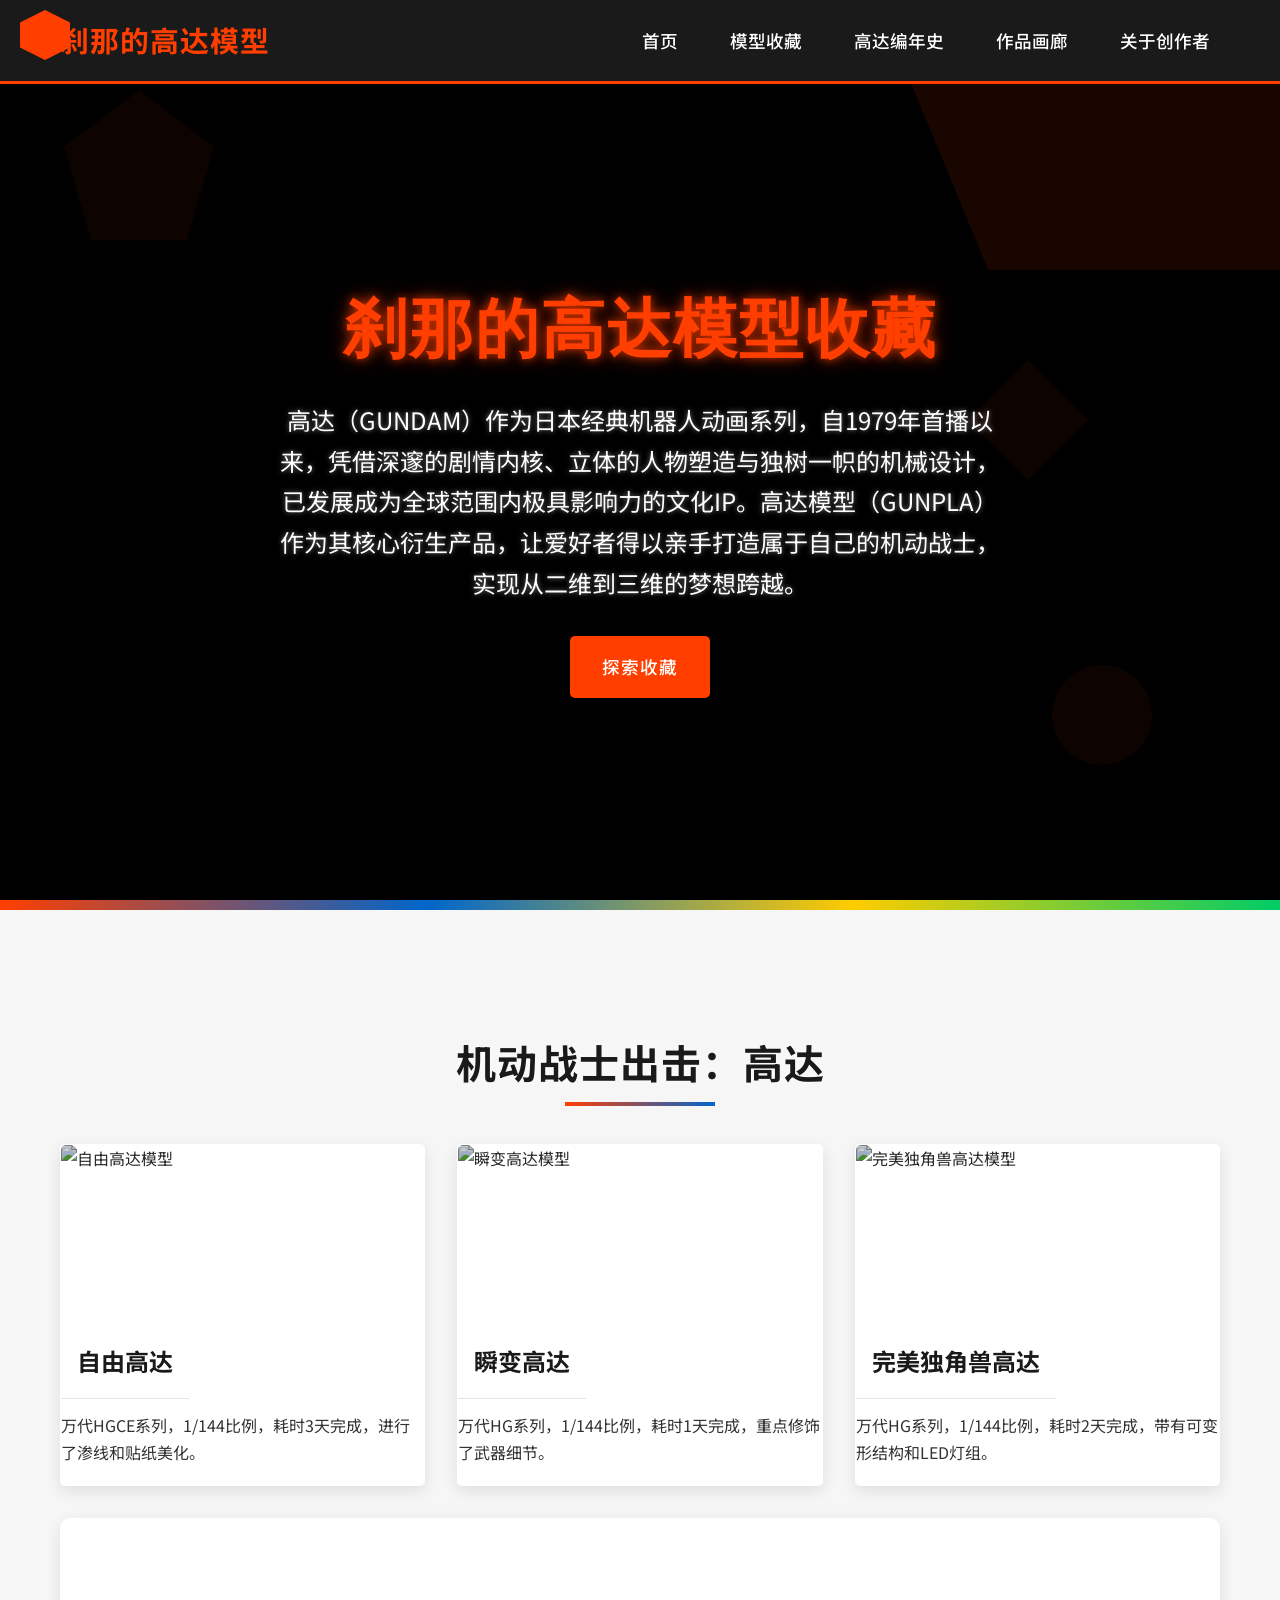
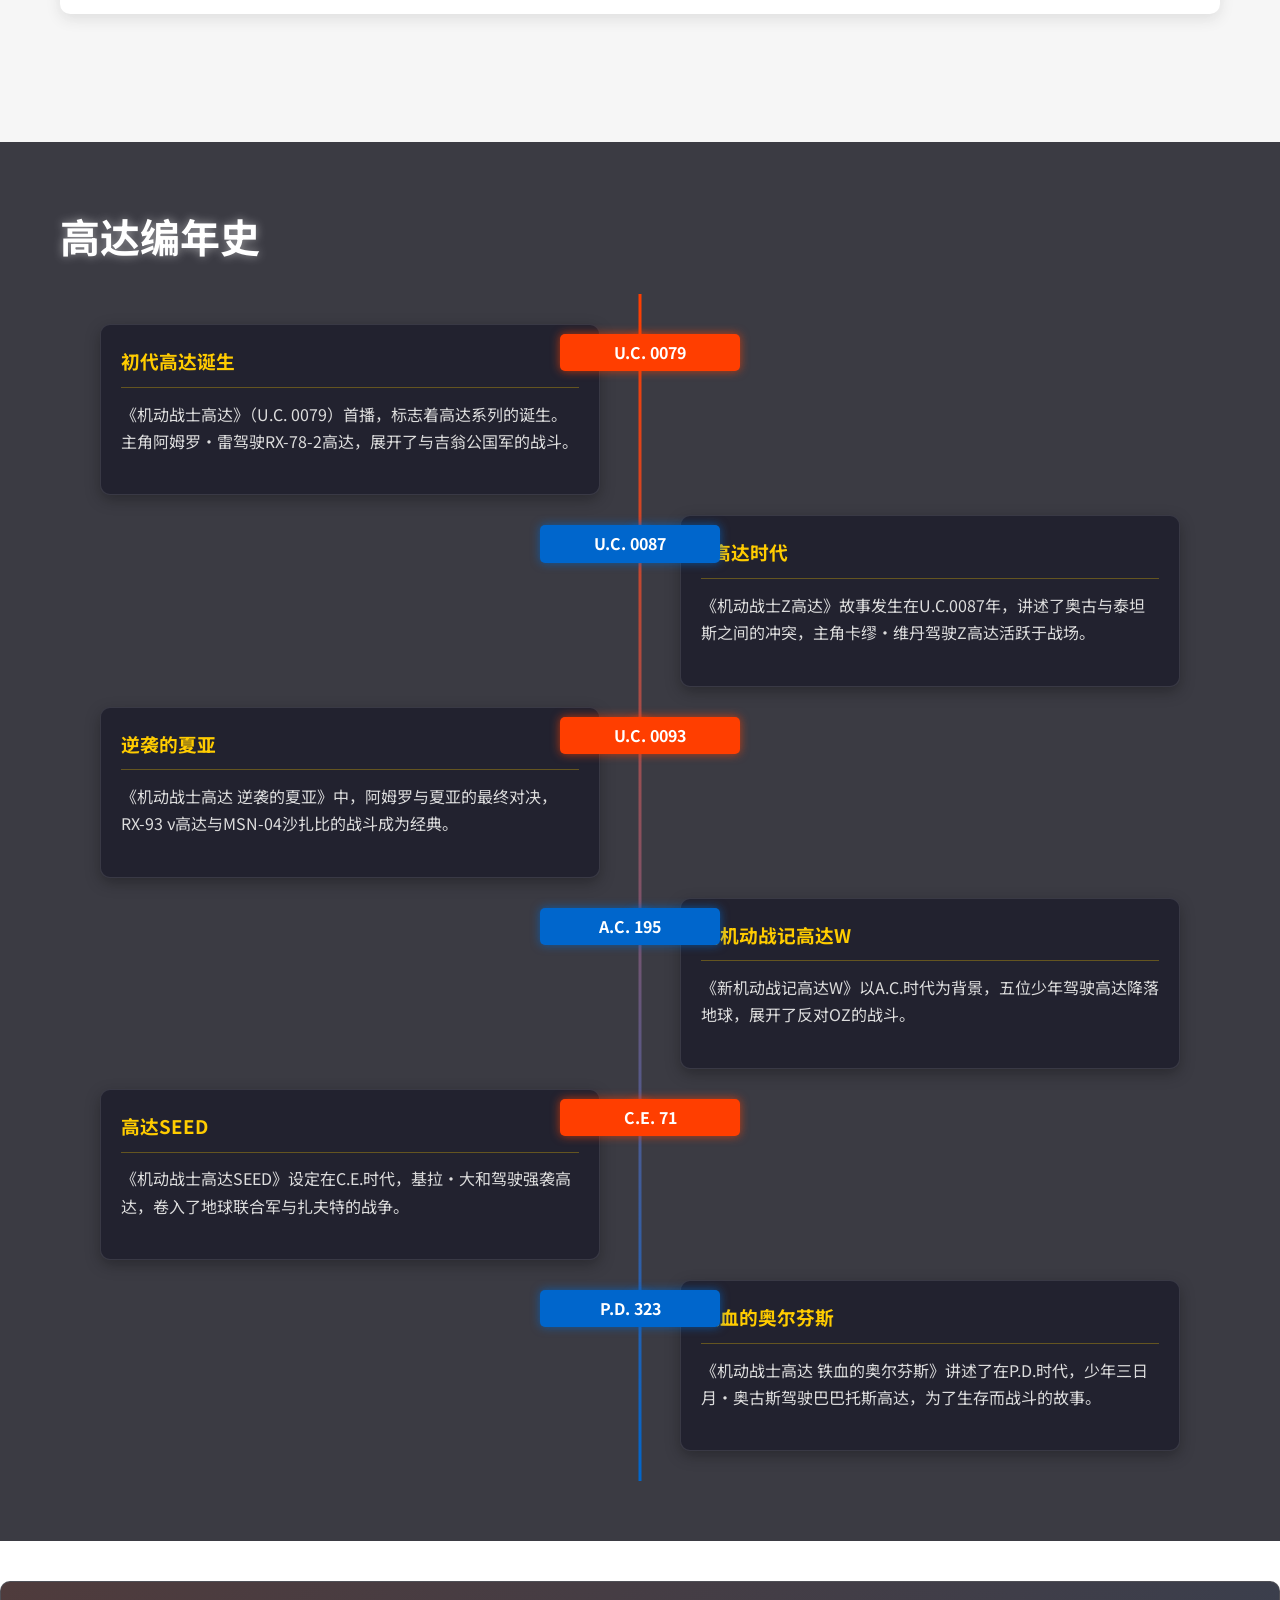
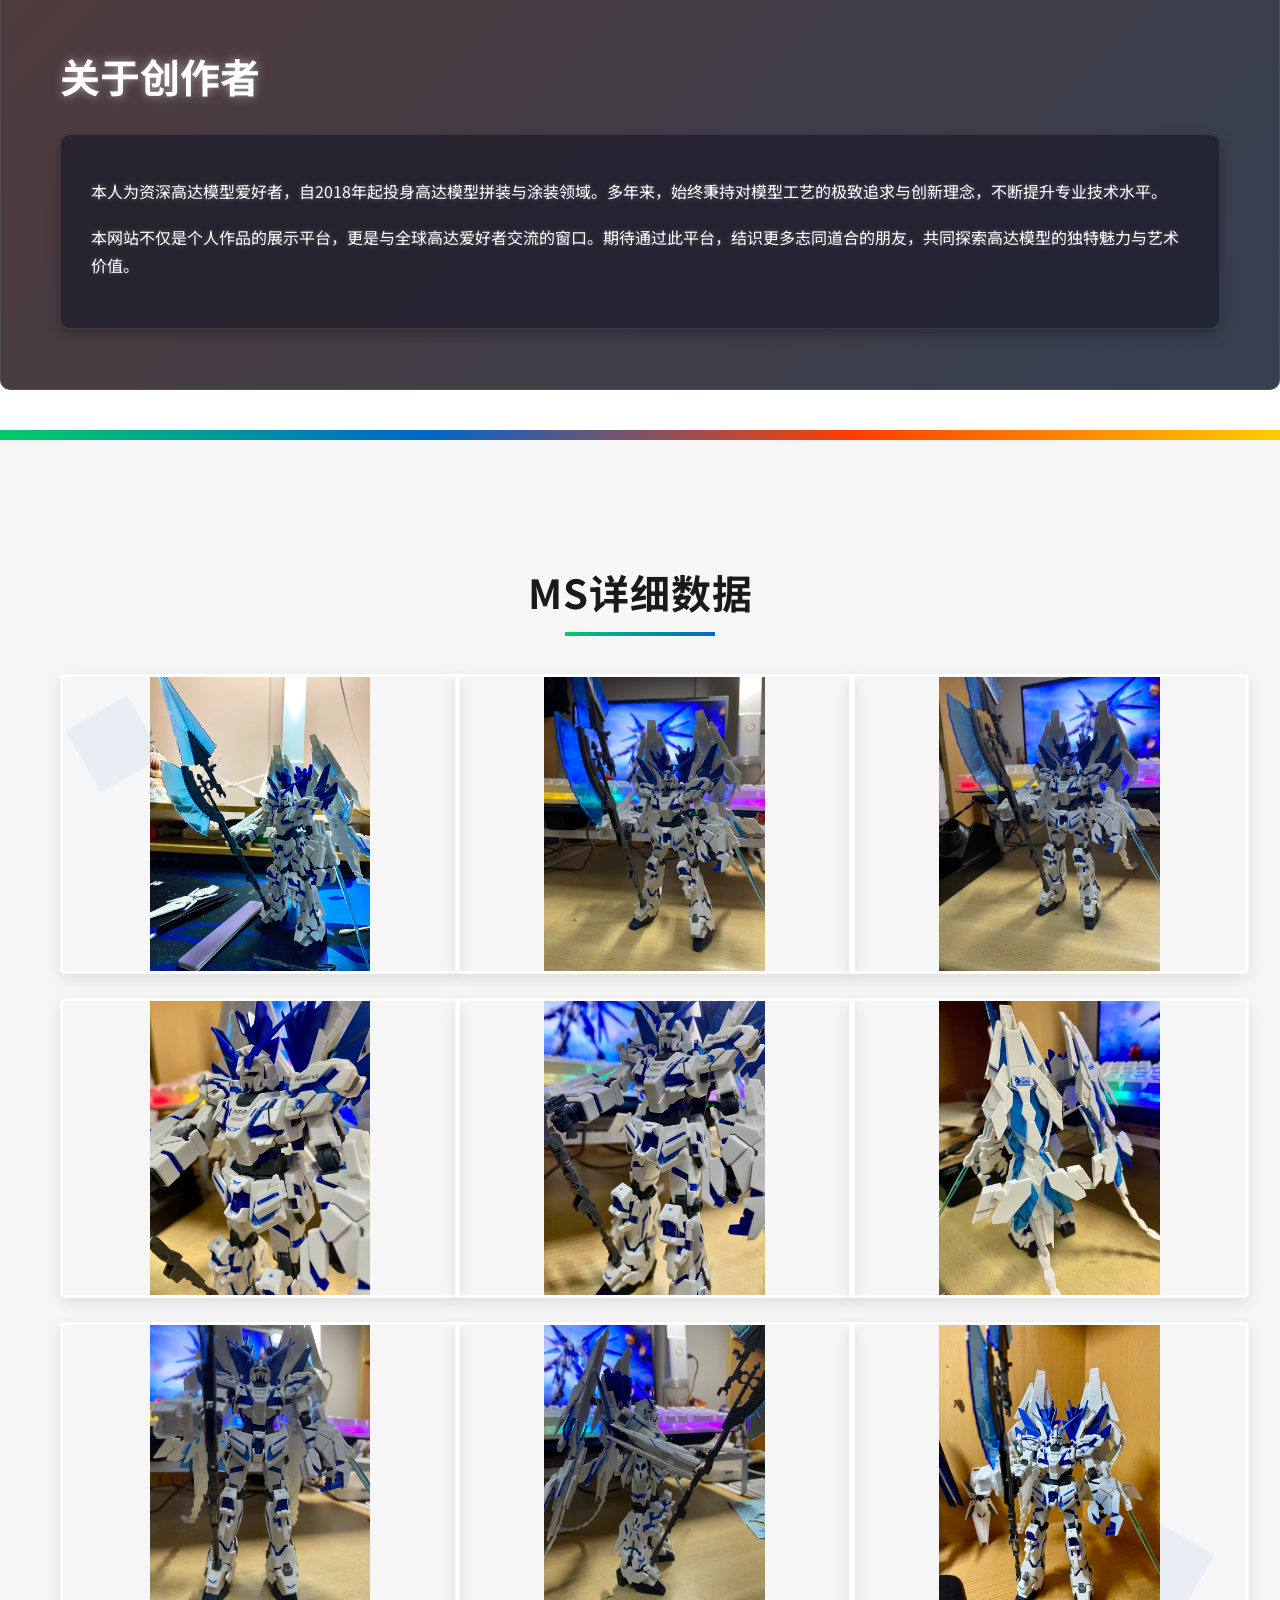
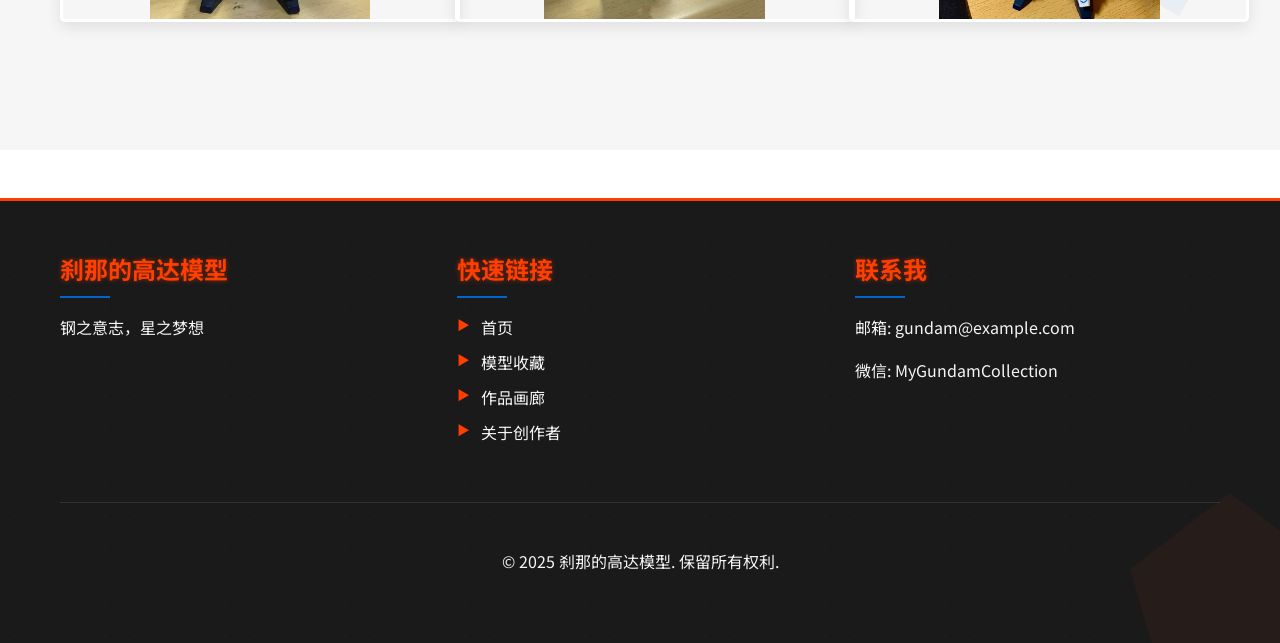
==== commit 0d3cb58c: "chore: 更新服务器端口并移除社交媒体链接 将服务器端口从8080改为8001以避免冲突 移除index.html中未使用的社交媒体链接以简化页面" ====
--- a/index.html
+++ b/index.html
@@ -234,12 +234,7 @@
             <div class="about-content">
                 <p>本人为资深高达模型爱好者，自2018年起投身高达模型拼装与涂装领域。多年来，始终秉持对模型工艺的极致追求与创新理念，不断提升专业技术水平。</p>
                 <p>本网站不仅是个人作品的展示平台，更是与全球高达爱好者交流的窗口。期待通过此平台，结识更多志同道合的朋友，共同探索高达模型的独特魅力与艺术价值。</p>
-                <div class="social-links">
-                    <a href="#"><i class="fab fa-facebook-f"></i></a>
-                    <a href="#"><i class="fab fa-twitter"></i></a>
-                    <a href="#"><i class="fab fa-instagram"></i></a>
-                    <a href="#"><i class="fab fa-github"></i></a>
-                </div>
+                
             </div>
         </div>
     </section>
--- a/styles.css
+++ b/styles.css
@@ -33,6 +33,7 @@
 
 h2 {
     margin-bottom: var(--heading-margin-bottom);
+    font-size: 2.5rem; /* 增大标题字体大小 */
 }
 
 p {
@@ -44,6 +45,43 @@
     max-width: 1200px;
     margin: 0 auto;
     padding: 0 20px;
+}
+
+/* 关于创作者板块样式 */
+.about-section {
+    background-color: rgba(10, 10, 20, 0.8);
+    padding: 60px 0;
+    position: relative;
+    overflow: hidden;
+    margin: 40px 0;
+    border-radius: 10px;
+    border: 1px solid rgba(255, 255, 255, 0.1);
+}
+
+.about-section .container {
+    position: relative;
+    z-index: 2;
+}
+
+.about-section::before {
+    content: '';
+    position: absolute;
+    top: 0;
+    left: 0;
+    width: 100%;
+    height: 100%;
+    background: linear-gradient(135deg, rgba(255, 62, 0, 0.1), rgba(0, 102, 204, 0.1));
+    z-index: 1;
+}
+
+.about-content {
+    background-color: rgba(25, 25, 40, 0.7);
+    color: white;
+    text-shadow: 0 0 5px rgba(255, 255, 255, 0.3);
+    padding: 30px;
+    border-radius: 10px;
+    border: 1px solid rgba(255, 255, 255, 0.1);
+    box-shadow: 0 5px 15px rgba(0, 0, 0, 0.3);
 }
 
 /* 导航栏样式 - 高达风格 */
--- a/gundam_card_effects.css
+++ b/gundam_card_effects.css
@@ -105,6 +105,8 @@
     transform: translateY(-50%) rotate(-45deg) scaleX(0);
     transform-origin: left;
     transition: transform var(--transition-speed) ease 0.2s;
+    pointer-events: none; /* 确保对角线不阻挡鼠标事件 */
+    z-index: 1; /* 确保对角线在线条下方 */
 }
 
 /* 鼠标悬停效果 - 激活装甲线条 */
@@ -203,6 +205,7 @@
     height: 100%;
     pointer-events: none;
     overflow: hidden;
+    z-index: 1; /* 确保效果容器在内容下方 */
 }
 
 /* 能量充能效果 */
@@ -251,6 +254,7 @@
     width: 3px;
     background: linear-gradient(to bottom, var(--gundam-armor-red), var(--gundam-armor-blue));
     transform: translateX(-50%);
+    z-index: 1; /* 确保时间线线条在内容下方 */
 }
 
 .timeline-item {
@@ -297,6 +301,7 @@
     border: 1px solid rgba(255, 255, 255, 0.1);
     box-shadow: 0 5px 15px rgba(0, 0, 0, 0.3);
     transition: all 0.3s ease;
+    color: white; /* 设置卡片文字为白色，提高对比度 */
 }
 
 .timeline-content:hover {
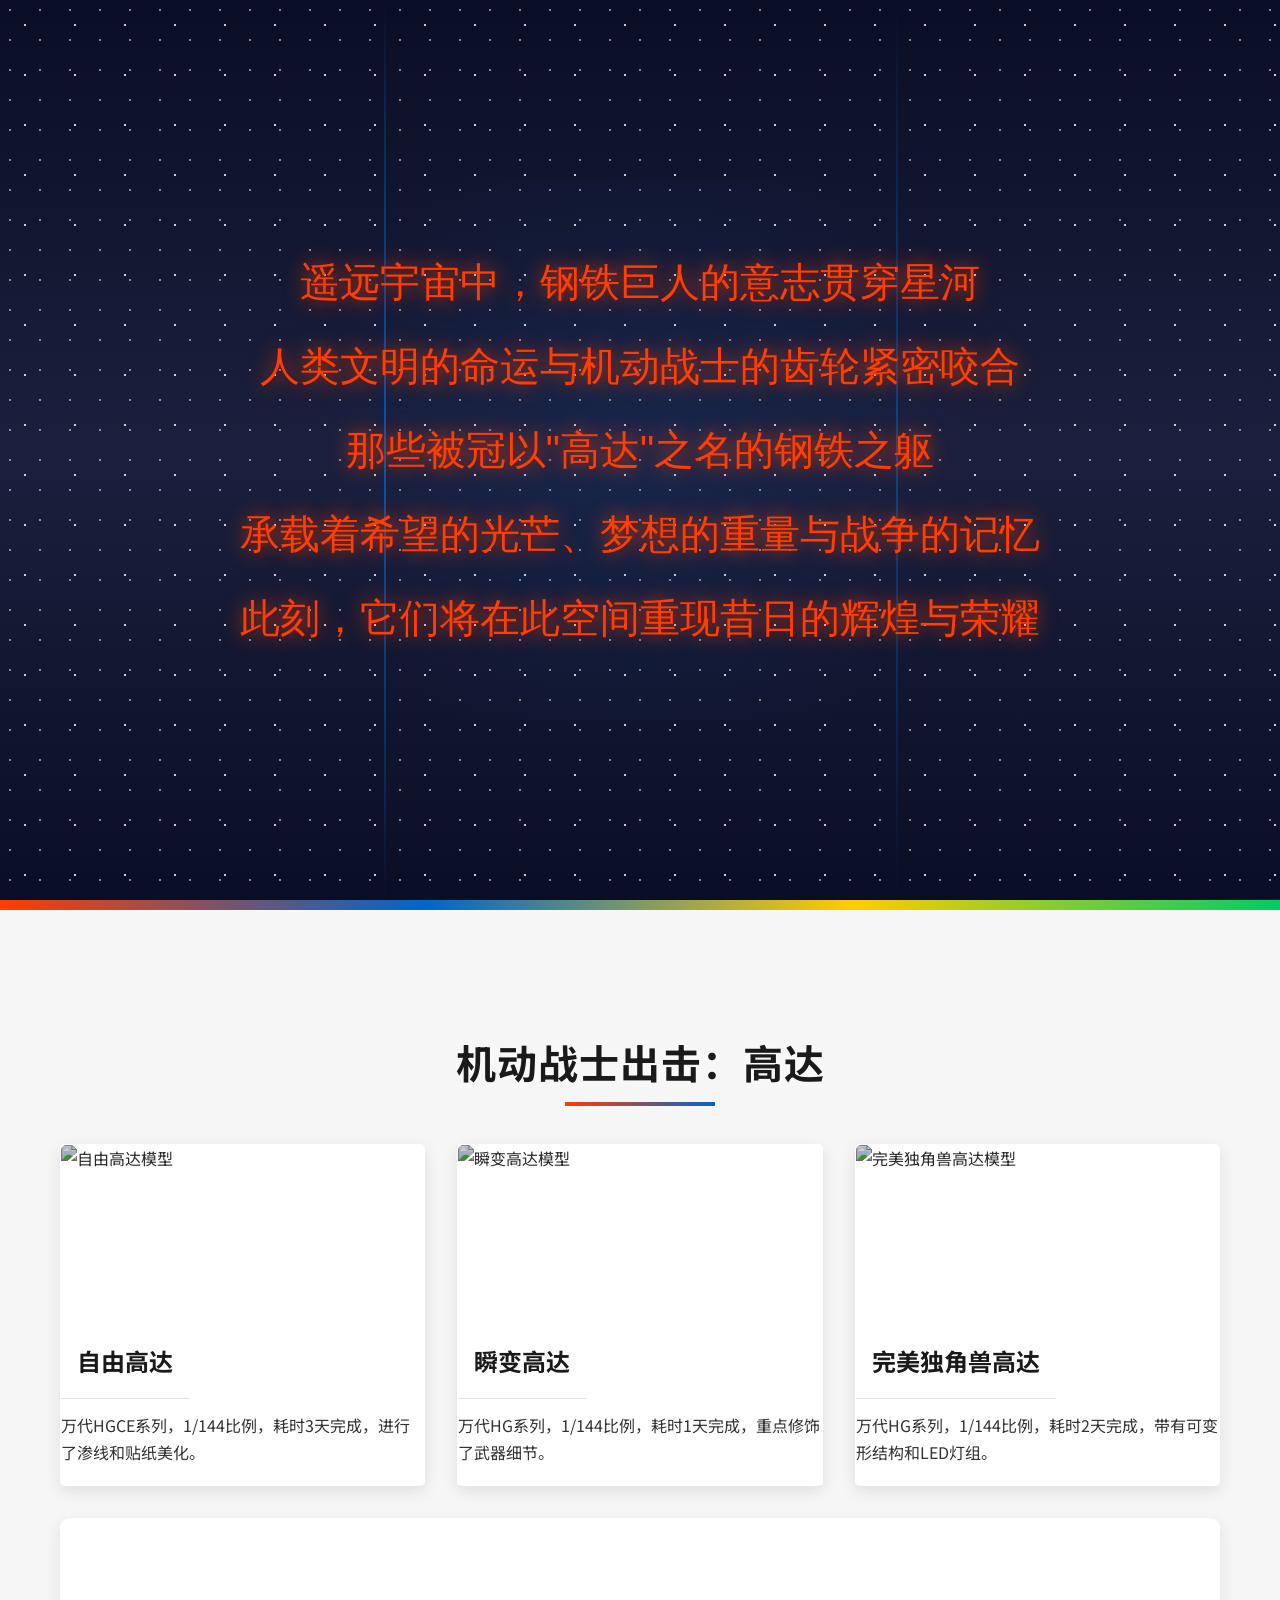
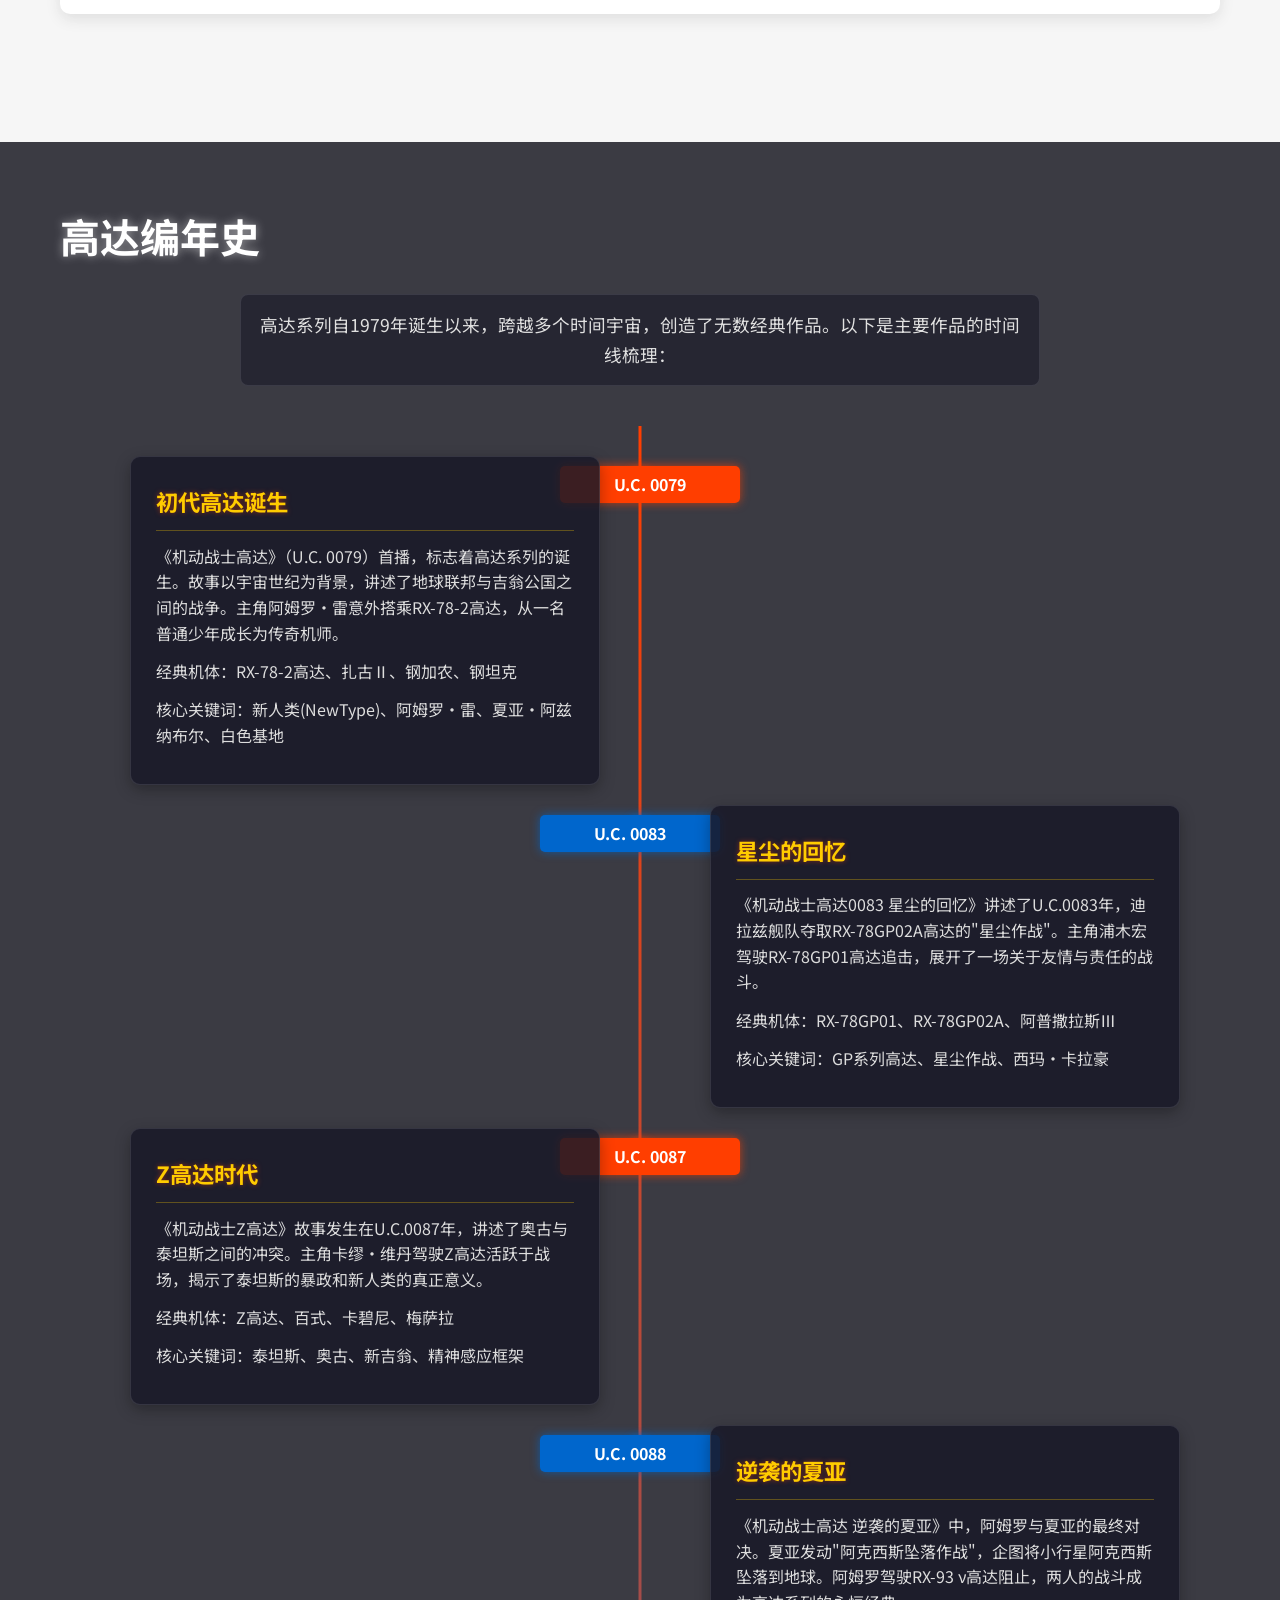
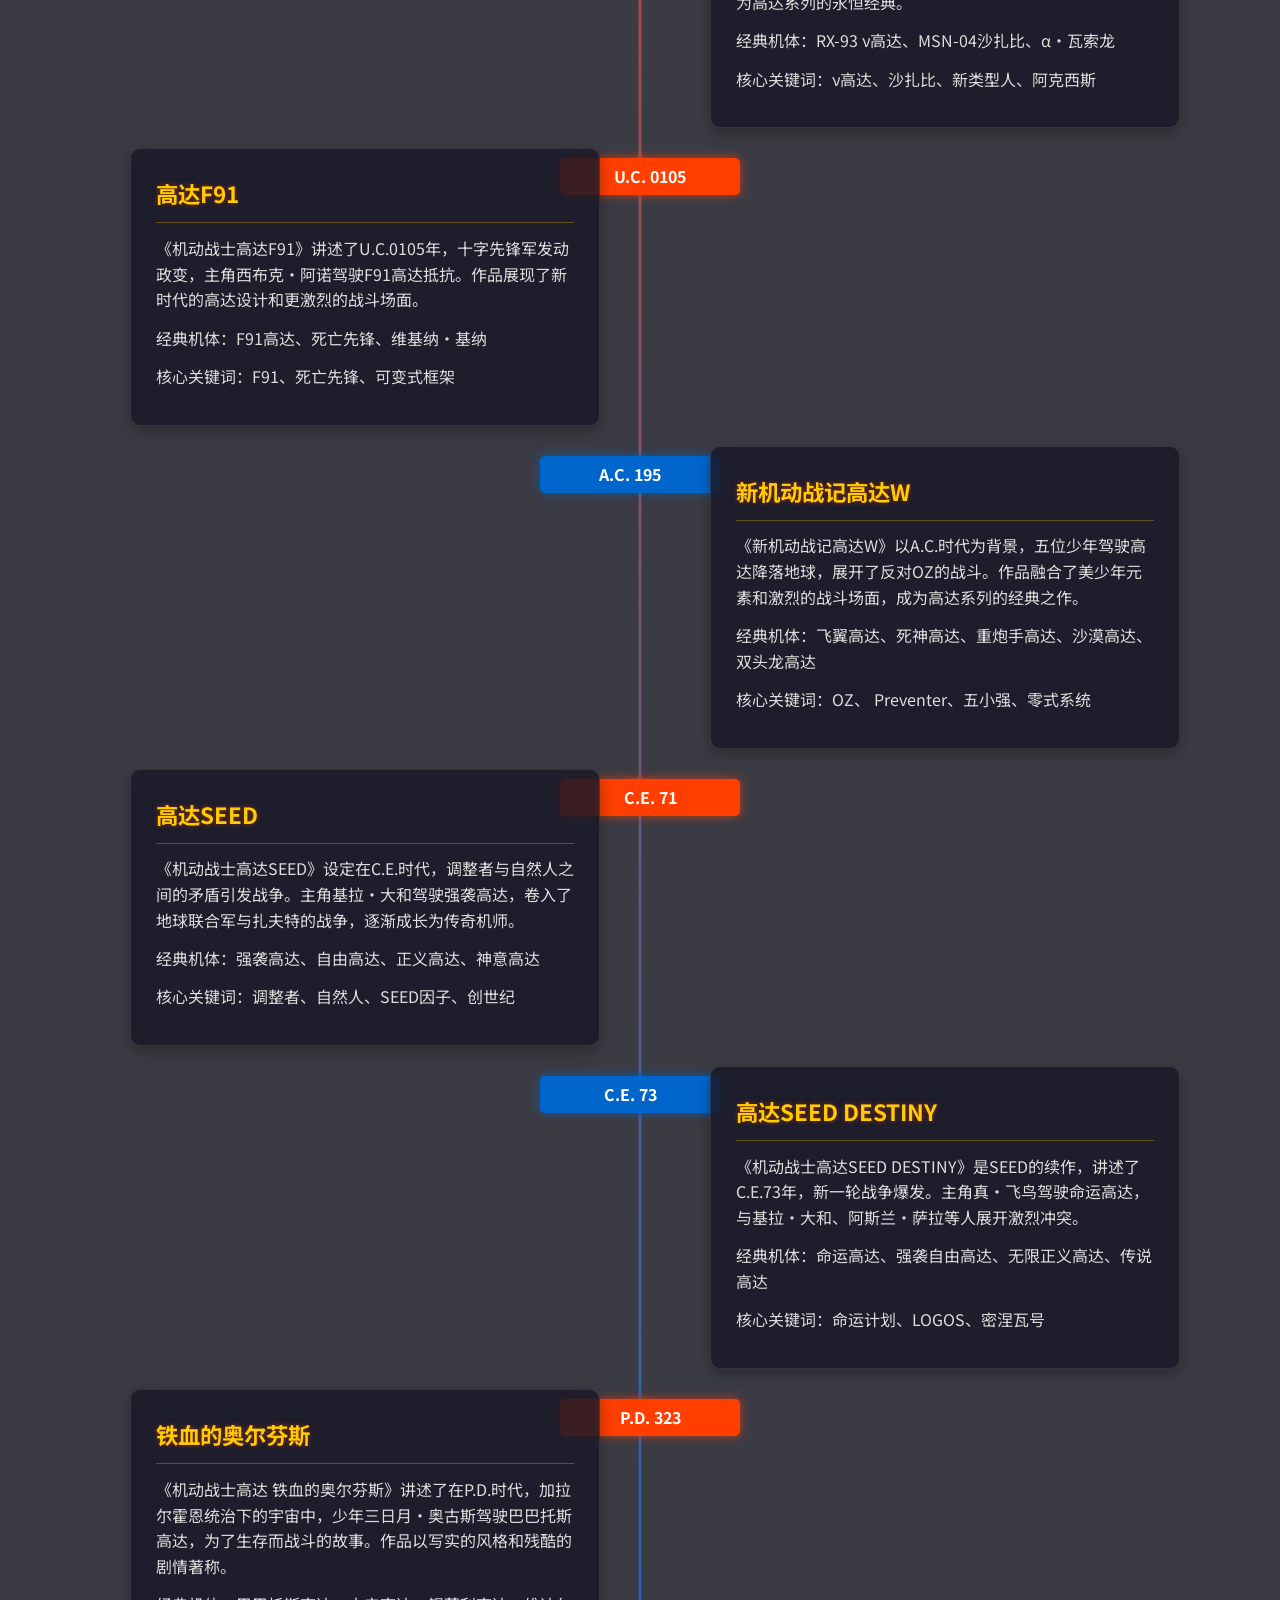
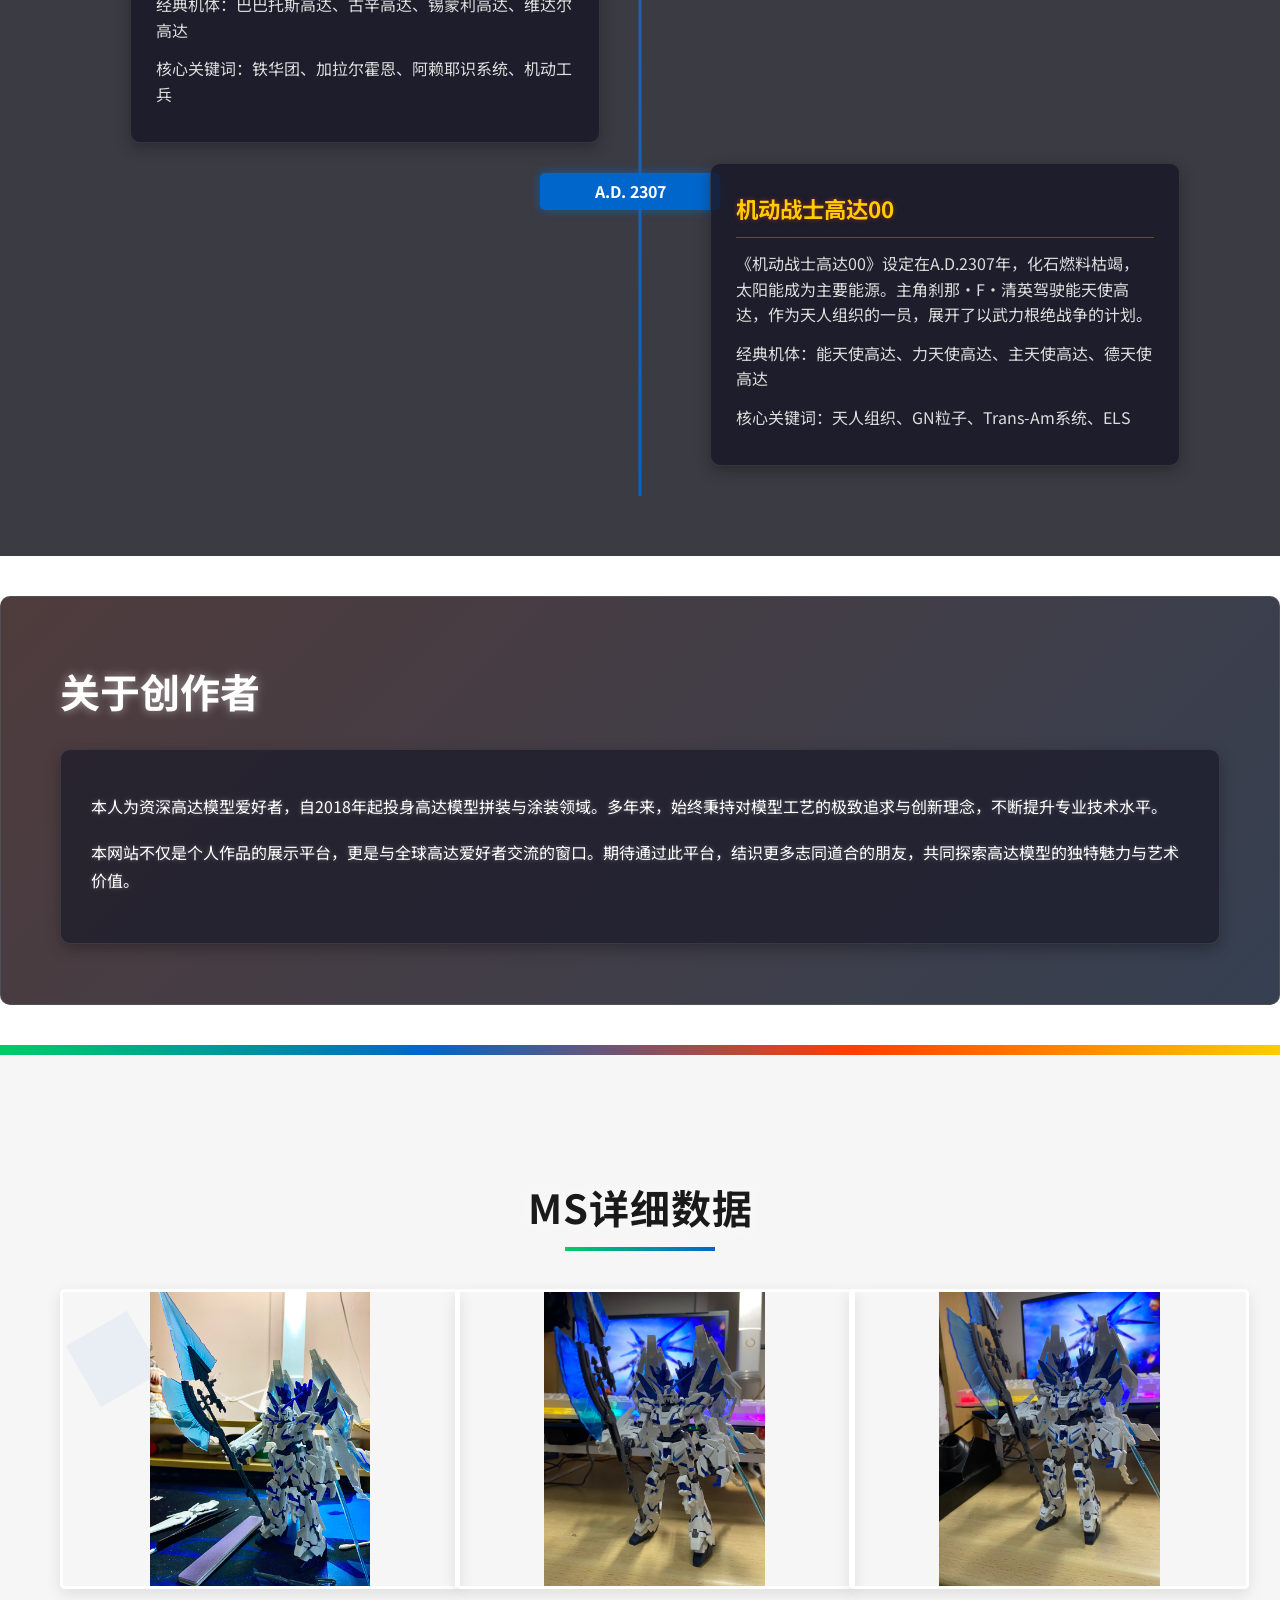
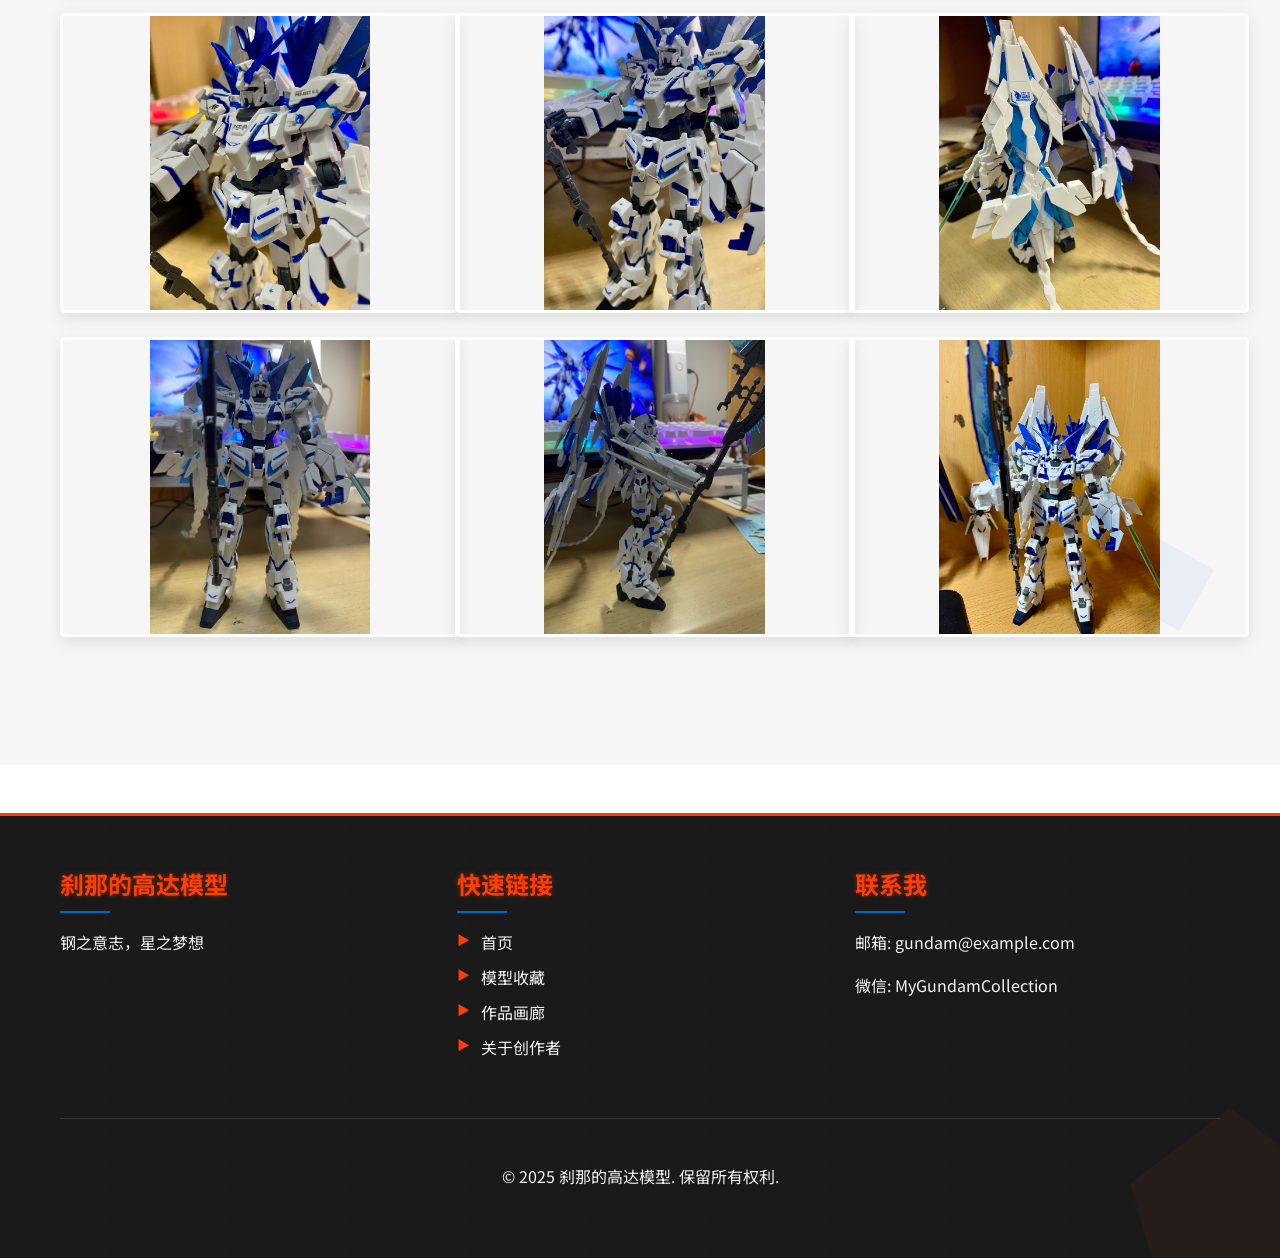
==== commit 05c73050: "style(gundam_card_effects): 改进时间线内容的样式和可读性 调整时间线内容的padding、背景透明度和阴影效果，增加边框和z-index确保层级 添加标题和段落的特定样式，" ====
--- a/index.html
+++ b/index.html
@@ -180,47 +180,96 @@
     <section id="chronicle" class="chronicle-section gundam-section">
         <div class="container">
             <h2>高达编年史</h2>
+            <p class="chronicle-intro">高达系列自1979年诞生以来，跨越多个时间宇宙，创造了无数经典作品。以下是主要作品的时间线梳理：</p>
             <div class="timeline">
                 <div class="timeline-item">
                     <div class="timeline-year">U.C. 0079</div>
                     <div class="timeline-content">
                         <h3>初代高达诞生</h3>
-                        <p>《机动战士高达》（U.C. 0079）首播，标志着高达系列的诞生。主角阿姆罗·雷驾驶RX-78-2高达，展开了与吉翁公国军的战斗。</p>
+                        <p>《机动战士高达》（U.C. 0079）首播，标志着高达系列的诞生。故事以宇宙世纪为背景，讲述了地球联邦与吉翁公国之间的战争。主角阿姆罗·雷意外搭乘RX-78-2高达，从一名普通少年成长为传奇机师。</p>
+                        <p>经典机体：RX-78-2高达、扎古Ⅱ、钢加农、钢坦克</p>
+                        <p>核心关键词：新人类(NewType)、阿姆罗·雷、夏亚·阿兹纳布尔、白色基地</p>
+                    </div>
+                </div>
+                <div class="timeline-item">
+                    <div class="timeline-year">U.C. 0083</div>
+                    <div class="timeline-content">
+                        <h3>星尘的回忆</h3>
+                        <p>《机动战士高达0083 星尘的回忆》讲述了U.C.0083年，迪拉兹舰队夺取RX-78GP02A高达的"星尘作战"。主角浦木宏驾驶RX-78GP01高达追击，展开了一场关于友情与责任的战斗。</p>
+                        <p>经典机体：RX-78GP01、RX-78GP02A、阿普撒拉斯Ⅲ</p>
+                        <p>核心关键词：GP系列高达、星尘作战、西玛·卡拉豪</p>
                     </div>
                 </div>
                 <div class="timeline-item">
                     <div class="timeline-year">U.C. 0087</div>
                     <div class="timeline-content">
                         <h3>Ζ高达时代</h3>
-                        <p>《机动战士Ζ高达》故事发生在U.C.0087年，讲述了奥古与泰坦斯之间的冲突，主角卡缪·维丹驾驶Ζ高达活跃于战场。</p>
-                    </div>
-                </div>
-                <div class="timeline-item">
-                    <div class="timeline-year">U.C. 0093</div>
+                        <p>《机动战士Ζ高达》故事发生在U.C.0087年，讲述了奥古与泰坦斯之间的冲突。主角卡缪·维丹驾驶Ζ高达活跃于战场，揭示了泰坦斯的暴政和新人类的真正意义。</p>
+                        <p>经典机体：Ζ高达、百式、卡碧尼、梅萨拉</p>
+                        <p>核心关键词：泰坦斯、奥古、新吉翁、精神感应框架</p>
+                    </div>
+                </div>
+                <div class="timeline-item">
+                    <div class="timeline-year">U.C. 0088</div>
                     <div class="timeline-content">
                         <h3>逆袭的夏亚</h3>
-                        <p>《机动战士高达 逆袭的夏亚》中，阿姆罗与夏亚的最终对决，RX-93 ν高达与MSN-04沙扎比的战斗成为经典。</p>
+                        <p>《机动战士高达 逆袭的夏亚》中，阿姆罗与夏亚的最终对决。夏亚发动"阿克西斯坠落作战"，企图将小行星阿克西斯坠落到地球。阿姆罗驾驶RX-93 ν高达阻止，两人的战斗成为高达系列的永恒经典。</p>
+                        <p>经典机体：RX-93 ν高达、MSN-04沙扎比、α·瓦索龙</p>
+                        <p>核心关键词：ν高达、沙扎比、新类型人、阿克西斯</p>
+                    </div>
+                </div>
+                <div class="timeline-item">
+                    <div class="timeline-year">U.C. 0105</div>
+                    <div class="timeline-content">
+                        <h3>高达F91</h3>
+                        <p>《机动战士高达F91》讲述了U.C.0105年，十字先锋军发动政变，主角西布克·阿诺驾驶F91高达抵抗。作品展现了新时代的高达设计和更激烈的战斗场面。</p>
+                        <p>经典机体：F91高达、死亡先锋、维基纳·基纳</p>
+                        <p>核心关键词：F91、死亡先锋、可变式框架</p>
                     </div>
                 </div>
                 <div class="timeline-item">
                     <div class="timeline-year">A.C. 195</div>
                     <div class="timeline-content">
                         <h3>新机动战记高达W</h3>
-                        <p>《新机动战记高达W》以A.C.时代为背景，五位少年驾驶高达降落地球，展开了反对OZ的战斗。</p>
+                        <p>《新机动战记高达W》以A.C.时代为背景，五位少年驾驶高达降落地球，展开了反对OZ的战斗。作品融合了美少年元素和激烈的战斗场面，成为高达系列的经典之作。</p>
+                        <p>经典机体：飞翼高达、死神高达、重炮手高达、沙漠高达、双头龙高达</p>
+                        <p>核心关键词：OZ、 Preventer、五小强、零式系统</p>
                     </div>
                 </div>
                 <div class="timeline-item">
                     <div class="timeline-year">C.E. 71</div>
                     <div class="timeline-content">
                         <h3>高达SEED</h3>
-                        <p>《机动战士高达SEED》设定在C.E.时代，基拉·大和驾驶强袭高达，卷入了地球联合军与扎夫特的战争。</p>
+                        <p>《机动战士高达SEED》设定在C.E.时代，调整者与自然人之间的矛盾引发战争。主角基拉·大和驾驶强袭高达，卷入了地球联合军与扎夫特的战争，逐渐成长为传奇机师。</p>
+                        <p>经典机体：强袭高达、自由高达、正义高达、神意高达</p>
+                        <p>核心关键词：调整者、自然人、SEED因子、创世纪</p>
+                    </div>
+                </div>
+                <div class="timeline-item">
+                    <div class="timeline-year">C.E. 73</div>
+                    <div class="timeline-content">
+                        <h3>高达SEED DESTINY</h3>
+                        <p>《机动战士高达SEED DESTINY》是SEED的续作，讲述了C.E.73年，新一轮战争爆发。主角真·飞鸟驾驶命运高达，与基拉·大和、阿斯兰·萨拉等人展开激烈冲突。</p>
+                        <p>经典机体：命运高达、强袭自由高达、无限正义高达、传说高达</p>
+                        <p>核心关键词：命运计划、LOGOS、密涅瓦号</p>
                     </div>
                 </div>
                 <div class="timeline-item">
                     <div class="timeline-year">P.D. 323</div>
                     <div class="timeline-content">
                         <h3>铁血的奥尔芬斯</h3>
-                        <p>《机动战士高达 铁血的奥尔芬斯》讲述了在P.D.时代，少年三日月·奥古斯驾驶巴巴托斯高达，为了生存而战斗的故事。</p>
+                        <p>《机动战士高达 铁血的奥尔芬斯》讲述了在P.D.时代，加拉尔霍恩统治下的宇宙中，少年三日月·奥古斯驾驶巴巴托斯高达，为了生存而战斗的故事。作品以写实的风格和残酷的剧情著称。</p>
+                        <p>经典机体：巴巴托斯高达、古辛高达、锡蒙利高达、维达尔高达</p>
+                        <p>核心关键词：铁华团、加拉尔霍恩、阿赖耶识系统、机动工兵</p>
+                    </div>
+                </div>
+                <div class="timeline-item">
+                    <div class="timeline-year">A.D. 2307</div>
+                    <div class="timeline-content">
+                        <h3>机动战士高达00</h3>
+                        <p>《机动战士高达00》设定在A.D.2307年，化石燃料枯竭，太阳能成为主要能源。主角刹那·F·清英驾驶能天使高达，作为天人组织的一员，展开了以武力根绝战争的计划。</p>
+                        <p>经典机体：能天使高达、力天使高达、主天使高达、德天使高达</p>
+                        <p>核心关键词：天人组织、GN粒子、Trans-Am系统、ELS</p>
                     </div>
                 </div>
             </div>
--- a/gundam_card_effects.css
+++ b/gundam_card_effects.css
@@ -295,9 +295,44 @@
 }
 
 .timeline-content {
-    padding: 20px;
-    background-color: rgba(25, 25, 40, 0.7);
+    padding: 25px;
+    background-color: rgba(25, 25, 40, 0.85);
     border-radius: 10px;
+    box-shadow: 0 5px 15px rgba(0, 0, 0, 0.3);
+    margin-left: 30px;
+    position: relative;
+    z-index: 20;
+    border: 1px solid rgba(255, 255, 255, 0.1);
+}
+
+.timeline-content h3 {
+    color: #ff3e00;
+    margin-bottom: 10px;
+    font-size: 1.4rem;
+    text-shadow: 0 0 5px rgba(255, 62, 0, 0.5);
+}
+
+.timeline-content p {
+    color: #f0f0f0;
+    margin-bottom: 10px;
+    line-height: 1.6;
+}
+
+.chronicle-intro {
+    text-align: center;
+    margin-bottom: 40px;
+    font-size: 1.1rem;
+    color: #e0e0e0;
+    max-width: 800px;
+    margin-left: auto;
+    margin-right: auto;
+    padding: 15px;
+    background-color: rgba(25, 25, 40, 0.6);
+    border-radius: 8px;
+    border: 1px solid rgba(255, 255, 255, 0.1);
+}
+    position: relative;
+    z-index: 20; /* 确保内容显示在年份标签上方 */
     border: 1px solid rgba(255, 255, 255, 0.1);
     box-shadow: 0 5px 15px rgba(0, 0, 0, 0.3);
     transition: all 0.3s ease;
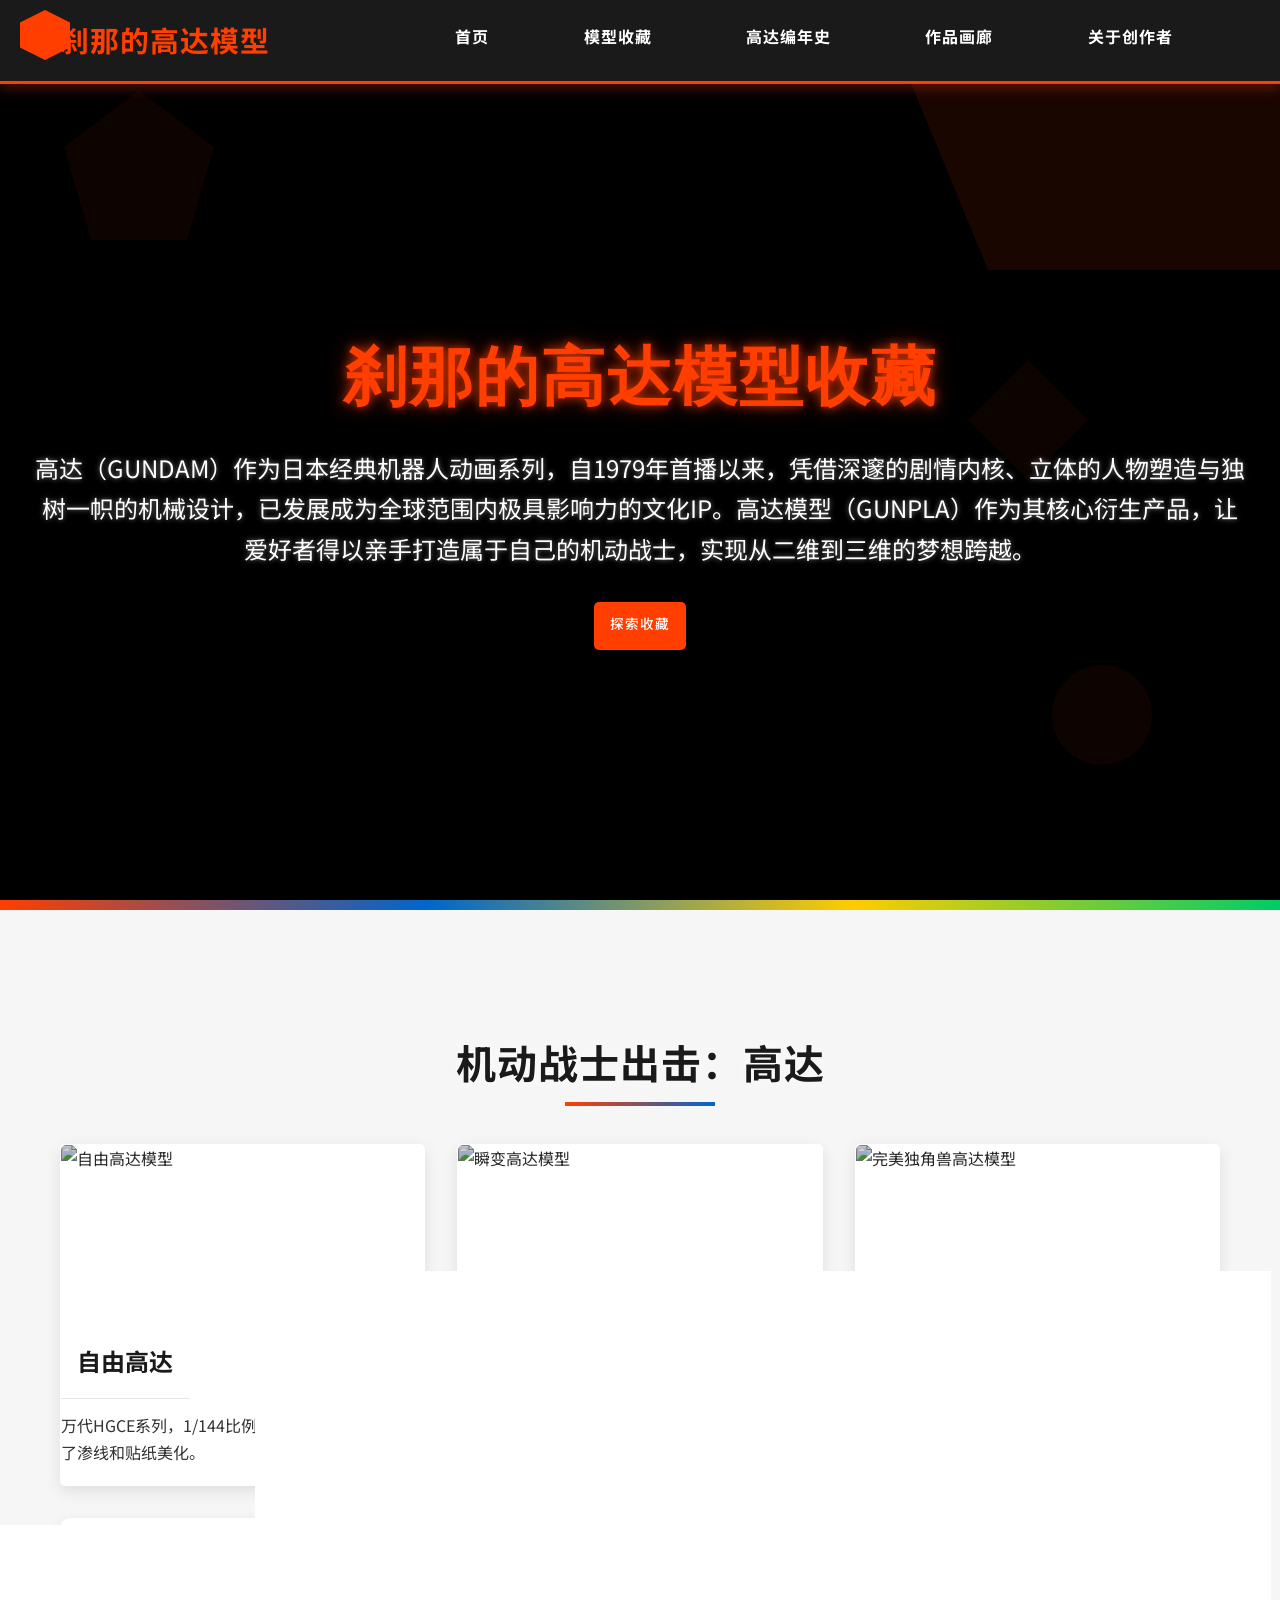
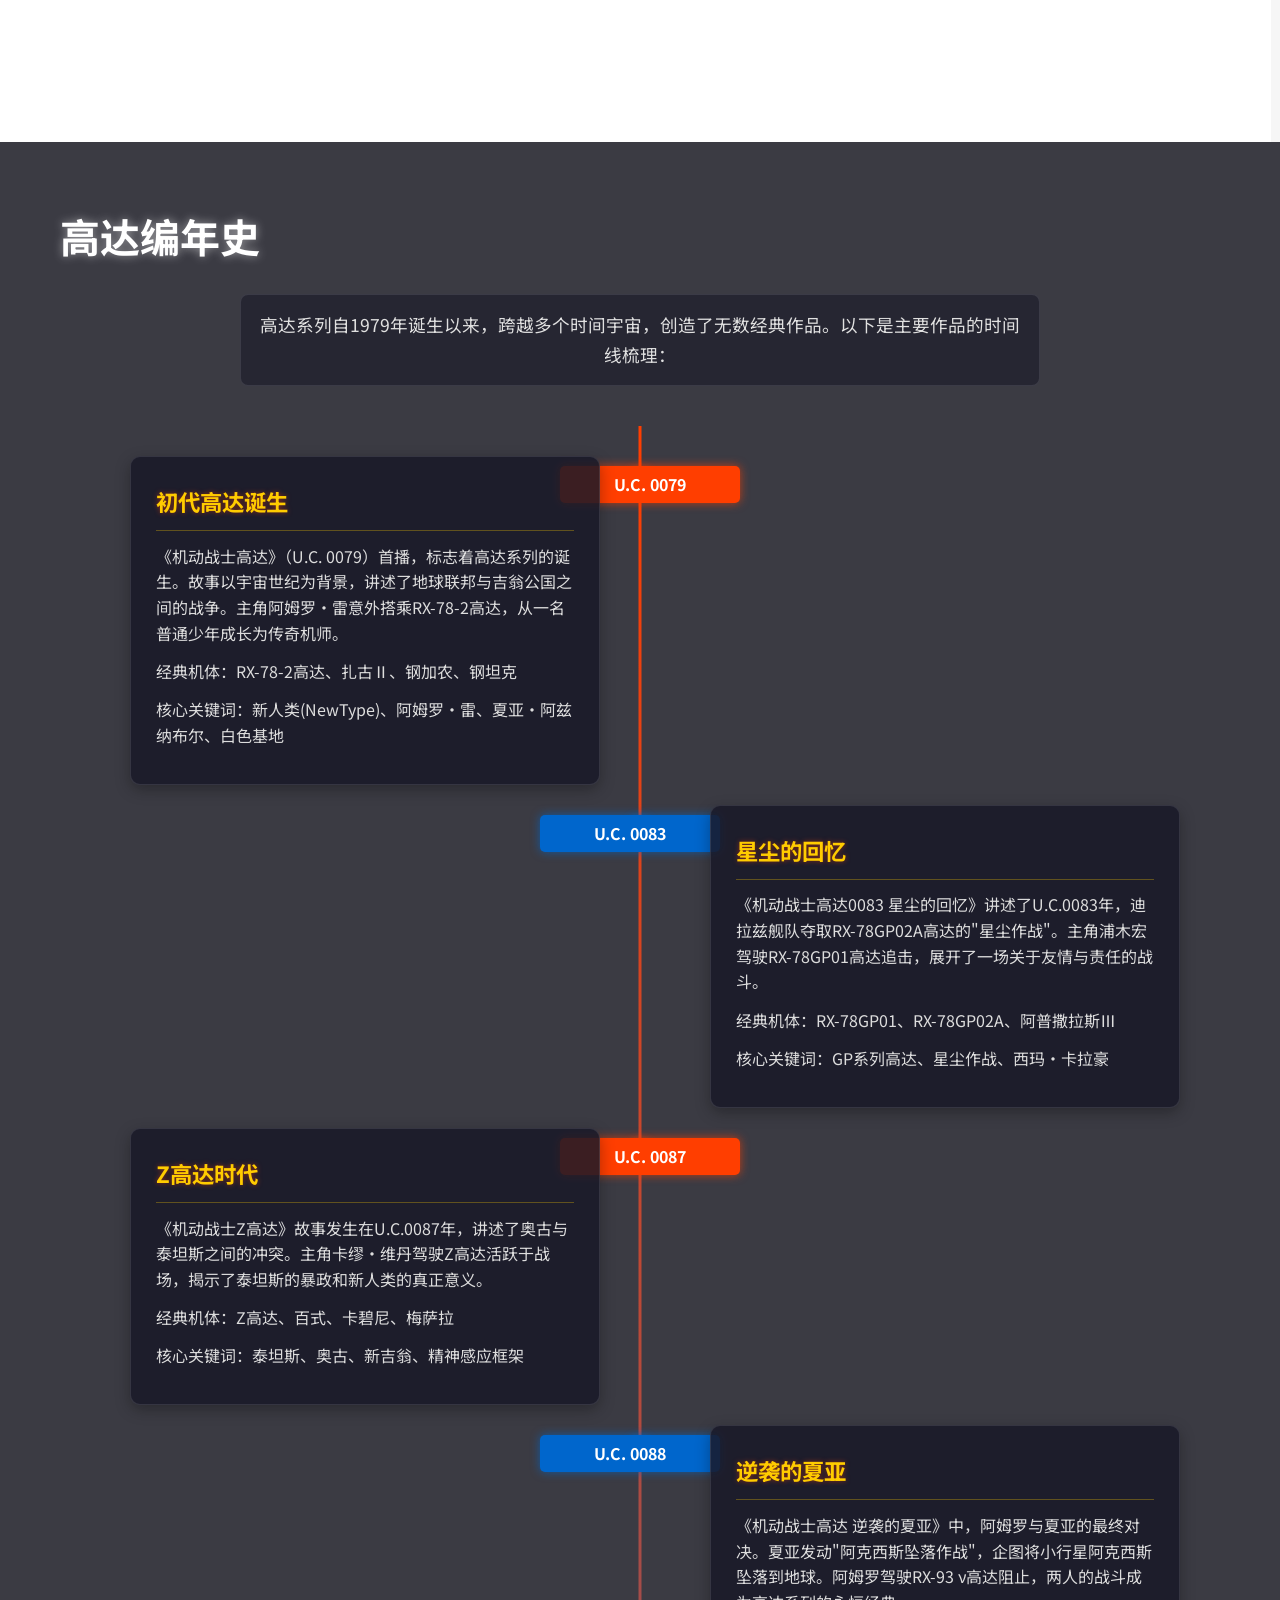
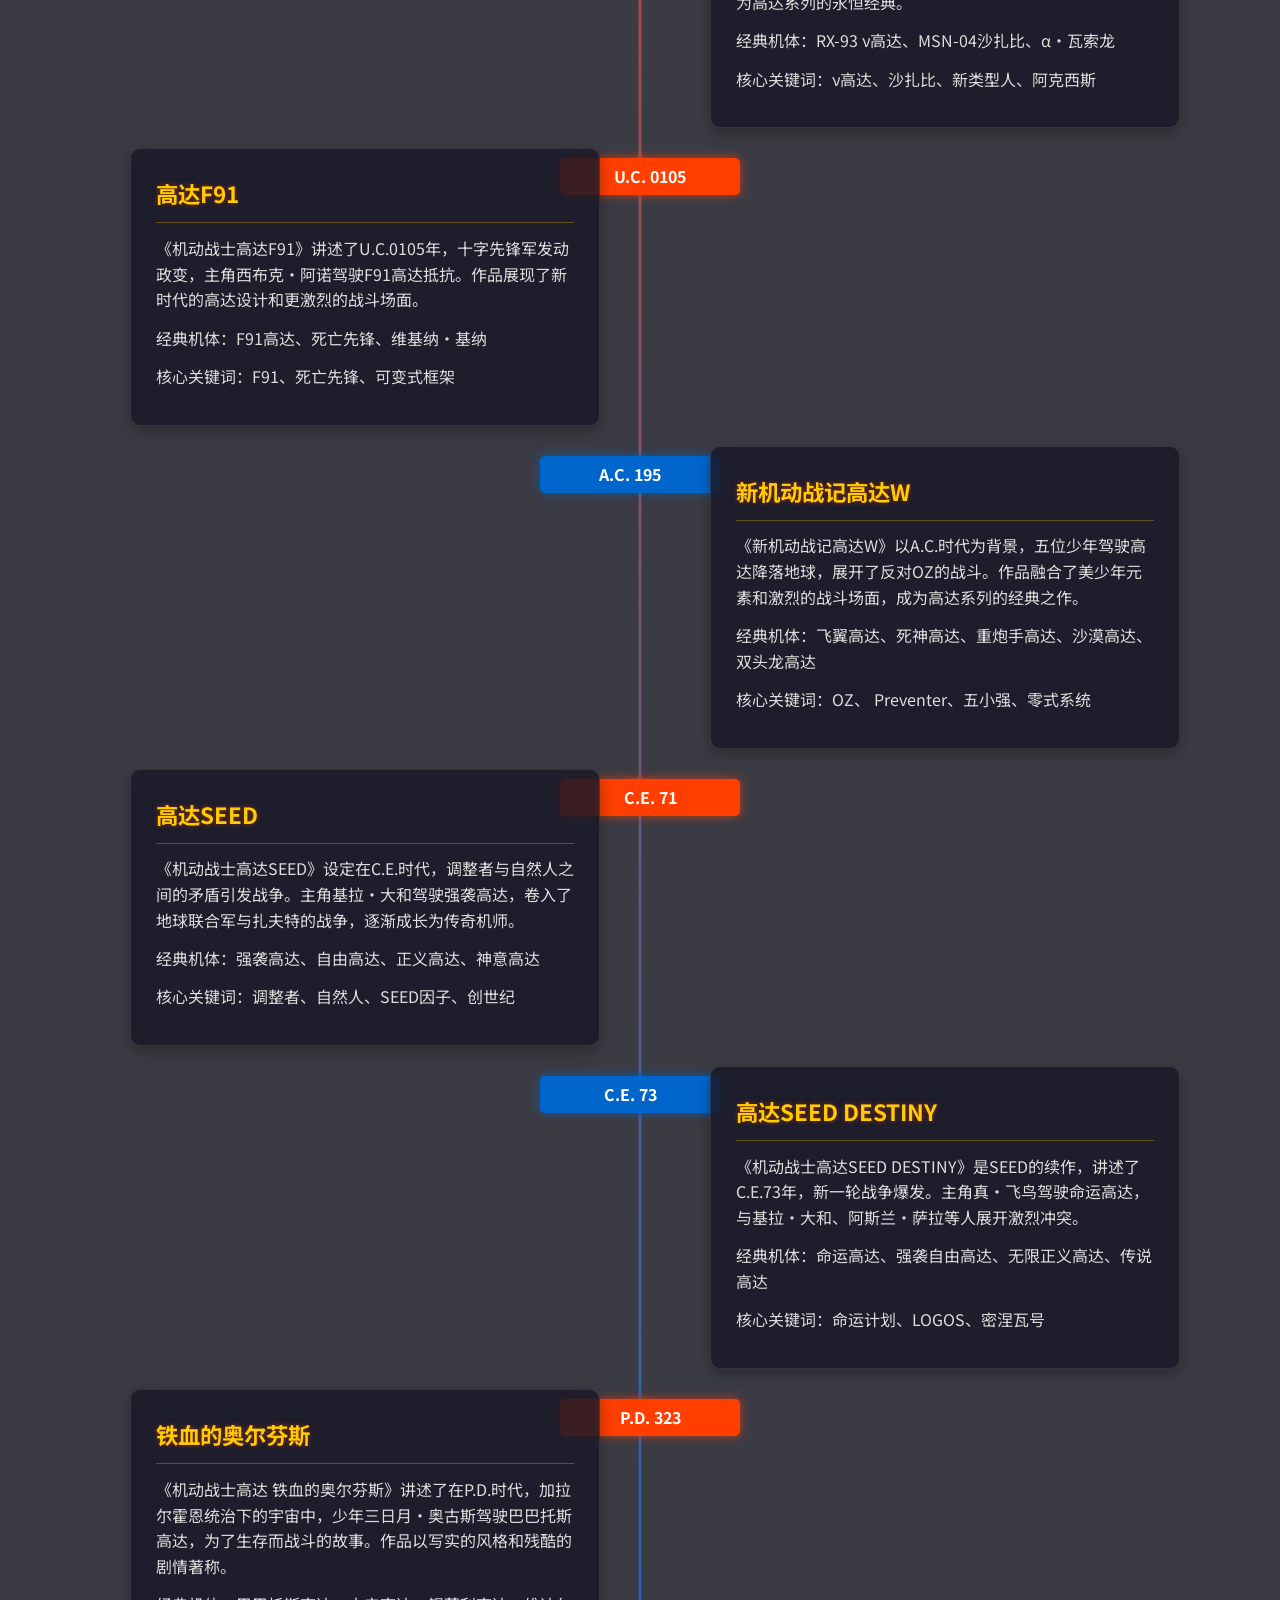
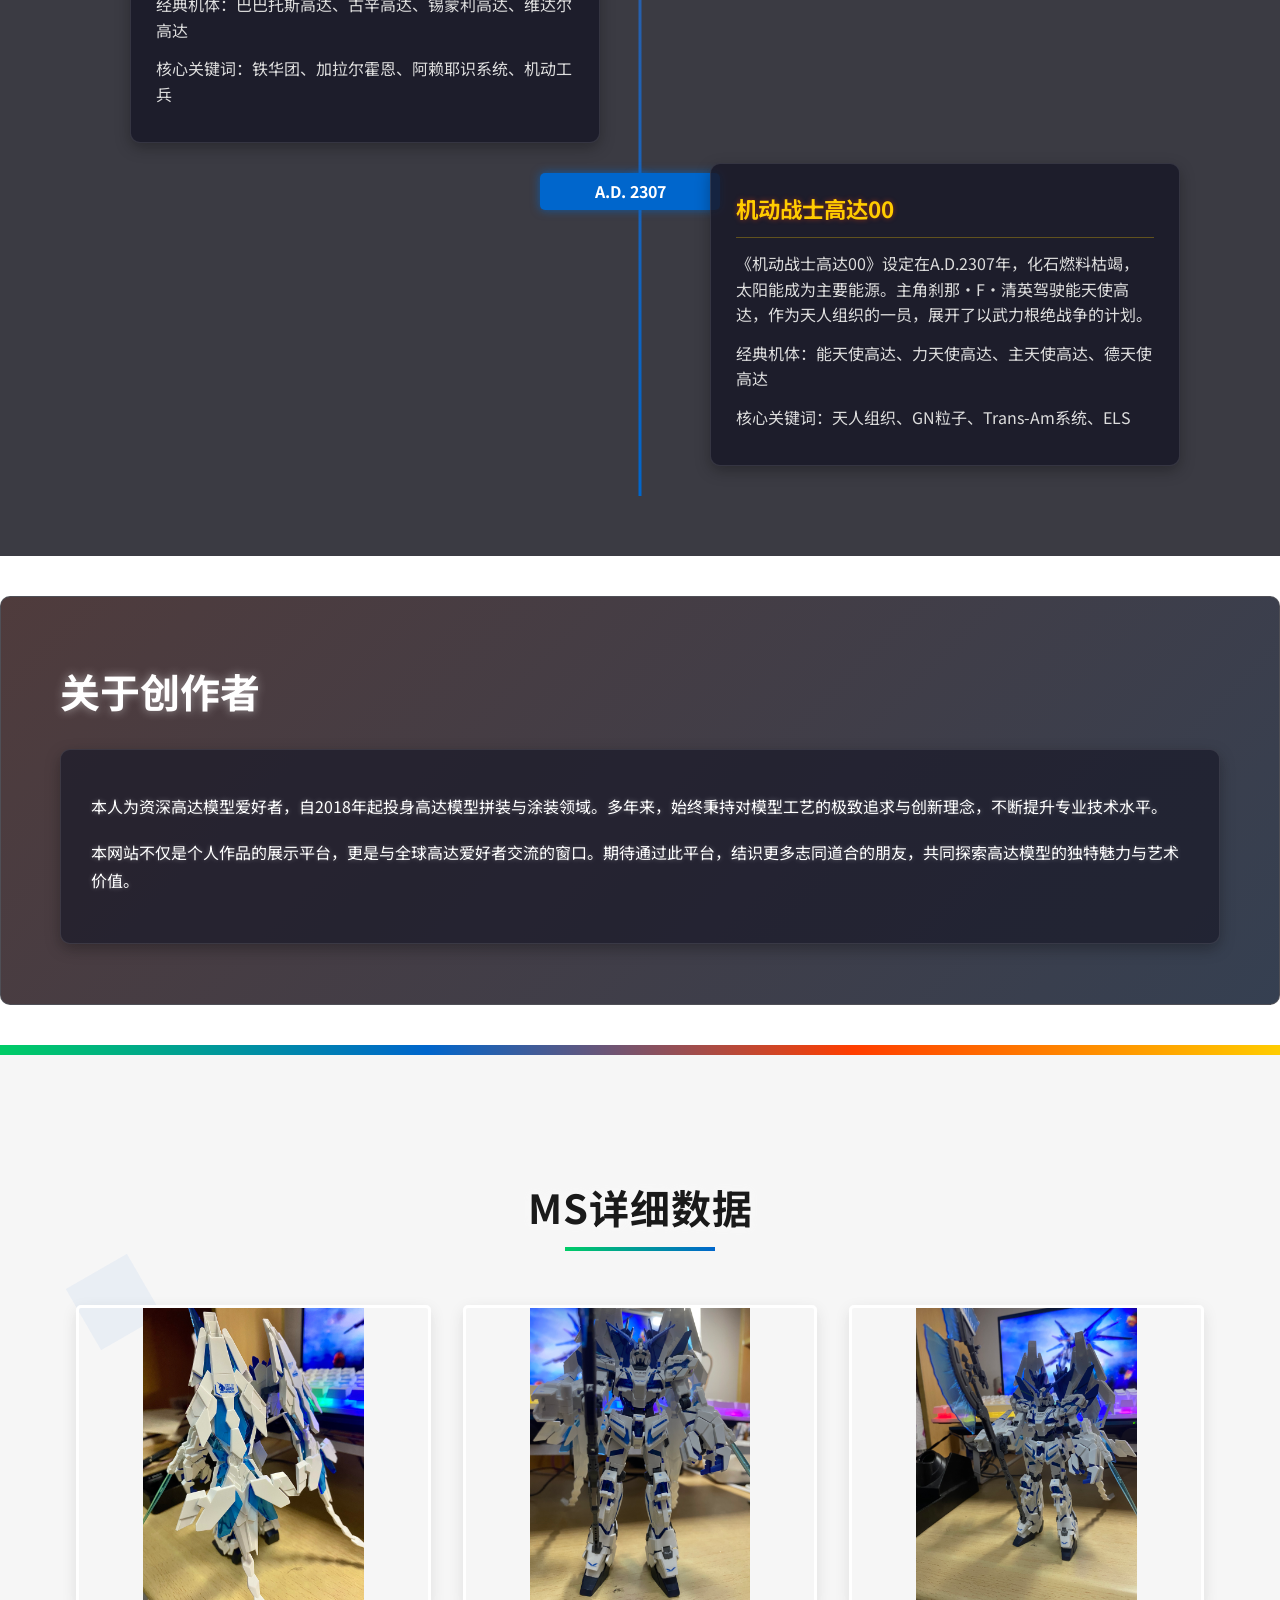
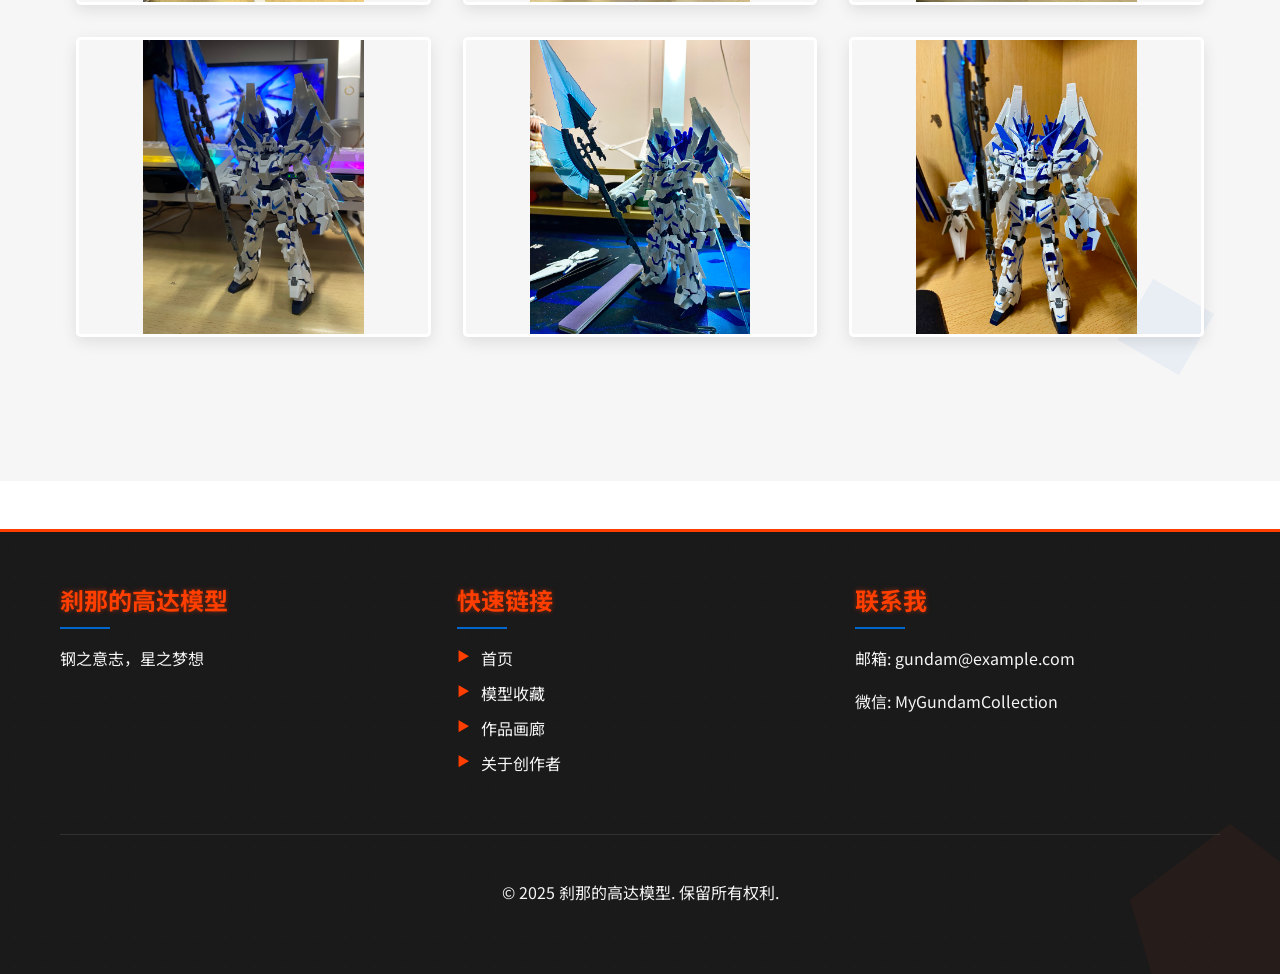
==== commit c0d39851: "fix: 更新模型图片路径并替换部分图片 将图片路径从'model/'改为'model picture/'，同时替换部分图片文件" ====
--- a/index.html
+++ b/index.html
@@ -295,12 +295,14 @@
         <div class="container">
             <h2>MS详细数据</h2>
             <div class="gallery-grid">
-                <img src="model/IMG_3367.HEIC" alt="高达模型图片1">
-                <img src="model/IMG_3368.HEIC" alt="高达模型图片2">
-                <img src="model/IMG_3369.HEIC" alt="高达模型图片3">
-                <img src="model/IMG_3372.JPG" alt="高达模型图片4">
-                <img src="model/IMG_3373.JPG" alt="高达模型图片5">
-                <img src="model/IMG_3374.JPG" alt="高达模型图片6">
+                <img src="model picture/IMG_3367.JPG" alt="高达模型图片1">
+                <img src="model picture/IMG_3368.JPG" alt="高达模型图片2">
+
+                <img src="model picture/IMG_3364.JPG" alt="高达模型图片3">
+
+                <img src="model picture/IMG_3363.JPG" alt="高达模型图片4">
+                <img src="model picture/IMG_3361.JPG" alt="高达模型图片5">
+                <img src="model picture/IMG_3372.JPG" alt="高达模型图片6">
             </div>
         </div>
     </section>
--- a/styles.css
+++ b/styles.css
@@ -163,22 +163,31 @@
 
 .nav-links {
     display: flex;
+    justify-content: space-around;
+    width: 70%;
     list-style: none;
 }
 
 .nav-links li {
-    margin-left: 2rem;
+    margin: 0;
+    list-style: none;
 }
 
 .nav-links a {
     color: var(--gundam-white);
     text-decoration: none;
-    font-size: 1.1rem;
-    font-weight: 500;
-    transition: var(--transition);
-    position: relative;
-    padding: 5px 10px;
+    letter-spacing: 1px;
+    font-weight: bold;
+    font-size: 1rem;
+    position: relative;
+    padding: 0.5rem 0.8rem;
     border-radius: 5px;
+    display: inline-block;
+    min-width: 48px;
+    min-height: 48px;
+    line-height: 1.5;
+    text-align: center;
+    transition: all 0.3s ease;
 }
 
 .nav-links a:hover {
@@ -520,7 +529,43 @@
 }
 
 .hero-content {
-    max-width: 800px;
+    /* 优化极小屏幕上的高达编年史显示 */
+    .timeline-year {
+        font-size: 1rem;
+        padding: 0.3rem 0.8rem;
+    }
+
+    .timeline-content {
+        padding: 0.8rem;
+    }
+
+    .timeline-content h3 {
+        font-size: 1.2rem;
+    }
+
+    .timeline-content p {
+        font-size: 0.9rem;
+    }
+
+    /* 优化按钮在极小屏幕上的显示 */
+    .btn {
+        padding: 0.6rem 1rem;
+        font-size: 0.85rem;
+    }
+
+    /* 时间线容器样式 */
+    .timeline {
+        width: 100%;
+        overflow: hidden;
+    }
+
+    /* 修复极小屏幕下的容器宽度 */
+    @media screen and (max-width: 480px) {
+        .container {
+            max-width: 100%;
+            padding: 0 10px;
+        }
+    }
     padding: 2rem;
     opacity: 0;
     animation: fadeIn 1.5s ease forwards 0.5s;
@@ -637,7 +682,7 @@
 .hero-content p {
     font-size: 1.5rem;
     margin-bottom: 2rem;
-    max-width: 800px;
+    /* 修复语法错误 */
     text-shadow: 0 0 5px rgba(255, 255, 255, 0.5);
 }
 
@@ -1054,13 +1099,185 @@
 .gallery-grid {
     display: grid;
     grid-template-columns: repeat(auto-fill, minmax(300px, 1fr));
-    gap: 1.5rem;
+    gap: 2rem;
     position: relative;
     z-index: 1;
+    padding: 1rem;
+}
+
+/* 画廊项容器样式 */
+.gallery-item {
+    position: relative;
+    overflow: hidden;
+    border-radius: 8px;
+    opacity: 0;
+    transform: translateY(20px);
+    transition: all 0.6s ease-out;
+    padding: 3px; /* 边框变细 */
+    background: var(--gundam-blue); /* 非渐变单一颜色 */
+}
+
+/* 鼠标悬停时的高达元素特效 */
+.gallery-item:hover {
+    box-shadow: 0 0 15px var(--gundam-blue), 0 0 30px var(--gundam-blue);
+    transform: translateY(-5px);
+    transition: all 0.3s ease;
+}
+
+/* 为悬停效果添加多条光束剑样式装饰 */
+.gallery-item:hover::before,
+.gallery-item:hover::after,
+.gallery-item:hover .gallery-item-inner::before,
+.gallery-item:hover .gallery-item-inner::after {
+    content: '';
+    position: absolute;
+    background: #00ff00; /* 使用更亮的绿色 */
+    box-shadow: 0 0 15px #00ff00, 0 0 30px #00ff00, 0 0 45px #00ff00;
+    z-index: 20;
+}
+
+/* 顶部线条 */
+.gallery-item:hover::before {
+    top: 0;
+    left: 0;
+    right: 0;
+    height: 4px;
+    animation: beamSwordTop 1.2s linear infinite;
+}
+
+/* 底部线条 */
+.gallery-item:hover::after {
+    bottom: 0;
+    left: 0;
+    right: 0;
+    height: 4px;
+    animation: beamSwordBottom 1.2s linear infinite 0.2s;
+}
+
+/* 左侧线条 */
+.gallery-item:hover .gallery-item-inner::before {
+    top: 0;
+    bottom: 0;
+    left: 0;
+    width: 4px;
+    animation: beamSwordLeft 1.2s linear infinite 0.4s;
+}
+
+/* 右侧线条 */
+.gallery-item:hover .gallery-item-inner::after {
+    top: 0;
+    bottom: 0;
+    right: 0;
+    width: 4px;
+    animation: beamSwordRight 1.2s linear infinite 0.6s;
+}
+
+/* 线条动画定义 */
+@keyframes beamSwordTop {
+    0% { transform: translateX(-100%); opacity: 0; }
+    20% { opacity: 1; }
+    80% { opacity: 1; }
+    100% { transform: translateX(100%); opacity: 0; }
+}
+
+@keyframes beamSwordBottom {
+    0% { transform: translateX(100%); opacity: 0; }
+    20% { opacity: 1; }
+    80% { opacity: 1; }
+    100% { transform: translateX(-100%); opacity: 0; }
+}
+
+@keyframes beamSwordLeft {
+    0% { transform: translateY(-100%); opacity: 0; }
+    20% { opacity: 1; }
+    80% { opacity: 1; }
+    100% { transform: translateY(100%); opacity: 0; }
+}
+
+@keyframes beamSwordRight {
+    0% { transform: translateY(100%); opacity: 0; }
+    20% { opacity: 1; }
+    80% { opacity: 1; }
+    100% { transform: translateY(-100%); opacity: 0; }
+}
+
+/* 增强光束剑效果的额外样式 */
+.gallery-item:hover::before,
+.gallery-item:hover::after,
+.gallery-item:hover .gallery-item-inner::before,
+.gallery-item:hover .gallery-item-inner::after {
+    opacity: 0;
+    animation-fill-mode: forwards;
+}
+
+.gallery-item:hover::before {
+    animation: beamSwordTop 1.5s linear infinite;
+}
+
+.gallery-item:hover::after {
+    animation: beamSwordBottom 1.5s linear infinite 0.3s;
+}
+
+.gallery-item:hover .gallery-item-inner::before {
+    animation: beamSwordLeft 1.5s linear infinite 0.6s;
+}
+
+.gallery-item:hover .gallery-item-inner::after {
+    animation: beamSwordRight 1.5s linear infinite 0.9s;
+}
+
+/* 画廊项内部容器 */
+.gallery-item-inner {
+    position: relative; /* 添加相对定位 */
+    background-color: #fff;
+    border-radius: 4px;
+    overflow: hidden;
+    height: 100%;
+    display: flex;
+    flex-direction: column;
+}
+
+/* 图片加载动画 */
+.img-loader {
+    position: absolute;
+    top: 0;
+    left: 0;
+    width: 100%;
+    height: 100%;
+    background-color: rgba(0, 0, 0, 0.1);
+    display: flex;
+    justify-content: center;
+    align-items: center;
+    z-index: 10;
+}
+
+.loader-spinner {
+    width: 40px;
+    height: 40px;
+    border: 4px solid rgba(0, 0, 0, 0.1);
+    border-top: 4px solid var(--gundam-blue);
+    border-radius: 50%;
+    animation: spin 1s linear infinite;
+}
+
+@keyframes spin {
+    0% {
+        transform: rotate(0deg);
+    }
+    100% {
+        transform: rotate(360deg);
+    }
+}
+
+/* 画廊项入场动画类 */
+.gallery-item.visible {
+    opacity: 1;
+    transform: translateY(0);
 }
 
 .gallery-grid img {
-    width: 400px;
+    width: 100%;
+    max-width: 400px;
     height: auto;
     max-height: 300px;
     object-fit: contain;
@@ -1071,6 +1288,67 @@
     box-shadow: 0 5px 15px rgba(0, 0, 0, 0.1);
     margin: 0 auto;
     display: block;
+}
+
+/* Lightbox 样式 */
+#lightbox {
+    position: fixed;
+    top: 0;
+    left: 0;
+    width: 100%;
+    height: 100%;
+    background-color: rgba(0, 0, 0, 0.9);
+    display: flex;
+    justify-content: center;
+    align-items: center;
+    opacity: 0;
+    pointer-events: none;
+    transition: opacity 0.3s ease;
+    z-index: 10000;
+}
+
+#lightbox.active {
+    opacity: 1;
+    pointer-events: auto;
+}
+
+#lightbox img {
+    max-width: 90%;
+    max-height: 80%;
+    border: 3px solid var(--gundam-blue);
+    box-shadow: 0 0 30px rgba(0, 102, 204, 0.8);
+    transition: all 0.3s ease;
+}
+
+#lightbox img:hover {
+    transform: scale(1.02);
+}
+
+.lightbox-caption {
+    position: absolute;
+    bottom: 20px;
+    left: 50%;
+    transform: translateX(-50%);
+    background-color: rgba(0, 0, 0, 0.7);
+    color: var(--gundam-yellow);
+    padding: 10px 20px;
+    border-radius: 5px;
+    font-size: 1.2rem;
+    text-shadow: 0 0 10px rgba(255, 215, 0, 0.7);
+}
+
+#lightbox-close {
+    position: absolute;
+    top: 20px;
+    right: 20px;
+    color: var(--gundam-white);
+    font-size: 2rem;
+    cursor: pointer;
+    transition: color 0.3s ease;
+}
+
+#lightbox-close:hover {
+    color: var(--gundam-red);
 }
 
 .gallery-grid img:hover {
@@ -1249,17 +1527,68 @@
 @media screen and (max-width: 768px) {
     .upload-container {
         padding: 1.5rem;
+        max-width: 90%;
+        margin: 0 auto;
     }
 }
 
 @media screen and (max-width: 480px) {
     .upload-section h2 {
-        font-size: 2rem;
+        font-size: 1.8rem;
+    }
+
+    .upload-container {
+        padding: 1rem;
     }
 }
 
 /* 响应式设计 */
+/* 优化触摸目标大小 */
+.btn, .nav-links a, .gallery-item, .series-card, .mobile-suit-card, .character-card {
+    min-width: 48px;
+    min-height: 48px;
+    touch-action: manipulation;
+    -webkit-tap-highlight-color: rgba(0, 0, 0, 0);
+}
+
+/* 增强触摸反馈 */
+.btn:active, .nav-links a:active, .gallery-item:active, .series-card:active, .mobile-suit-card:active, .character-card:active {
+    transform: scale(0.98);
+    transition: transform 0.1s ease;
+}
+
 @media screen and (max-width: 768px) {
+    /* 优化小屏幕上的英雄区域 */
+    .hero-content {
+        padding: 2rem 1rem;
+        text-align: center;
+    }
+
+    .hero-content h1 {
+        font-size: 2.2rem;
+        margin-bottom: 1rem;
+    }
+
+    .hero-content p {
+        font-size: 1.1rem;
+        max-width: 90%;
+        margin: 0 auto 1.5rem;
+    }
+
+    .hero-buttons {
+        flex-direction: column;
+        align-items: center;
+        gap: 1rem;
+    }
+
+    /* 优化导航菜单 */
+    .nav-links {
+        width: 85%;
+    }
+
+    .nav-links li {
+        margin: 1rem 0;
+    }
     .detail-grid {
         grid-template-columns: 1fr;
     }
@@ -1273,10 +1602,22 @@
         display: flex;
         flex-direction: column;
         align-items: center;
-        width: 50%;
+        width: 70%;
         transform: translateX(100%);
         transition: transform 0.5s ease-in;
         z-index: 999;
+    }
+
+    /* 优化移动端触摸交互 */
+    .series-card, .mobile-suit-card, .character-card, .gallery-item {
+        touch-action: manipulation;
+        -webkit-tap-highlight-color: rgba(0, 0, 0, 0);
+    }
+
+    /* 增加触摸反馈 */
+    .series-card:active, .mobile-suit-card:active, .character-card:active, .gallery-item:active {
+        transform: scale(0.98);
+        transition: transform 0.1s ease;
     }
 
     .nav-links li {
@@ -1328,35 +1669,219 @@
     .character-grid,
     .gallery-grid {
         grid-template-columns: 1fr;
+        gap: 1.5rem;
+    }
+
+    /* 高达编年史部分样式 */
+.chronicle-section {
+    padding: 3rem 0;
+    background-color: rgba(10, 10, 20, 0.8);
+    position: relative;
+}
+
+.chronicle-section .container {
+    max-width: 100%;
+    padding: 0 15px;
+}
+
+/* 优化高达编年史时间线在小屏幕上的显示 */
+    .timeline-container {
+        padding: 1rem 0.5rem;
+        width: 100%;
+        box-sizing: border-box;
+        overflow: hidden;
+    }
+
+    .timeline {
+        width: 100%;
+        overflow-x: hidden;
+        overflow-y: visible;
+        position: relative;
+    }
+
+    /* 时间线垂直线 */
+    .timeline::before {
+        content: '';
+        position: absolute;
+        top: 0;
+        bottom: 0;
+        left: 15px;
+        width: 2px;
+        background-color: var(--gundam-red);
+        z-index: 1;
+    }
+
+    .timeline-item {
+        flex-direction: column;
+        margin-bottom: 2rem;
+        width: 100%;
+        box-sizing: border-box;
+        padding: 0 0.5rem 0 1.5rem;
+        position: relative;
+    }
+
+    /* 时间点样式 */
+    .timeline-item::before {
+        content: '';
+        position: absolute;
+        left: 7px;
+        top: 0.8rem;
+        width: 16px;
+        height: 16px;
+        border-radius: 50%;
+        background-color: var(--gundam-red);
+        z-index: 2;
+    }
+
+    .timeline-year {
+        margin-bottom: 0.5rem;
+        padding: 0.5rem 1rem;
+        font-size: 1.2rem;
+        width: auto;
+        max-width: 100%;
+        box-sizing: border-box;
+        white-space: normal;
+        word-break: break-word;
+        overflow: visible;
+        display: inline-block;
+        background-color: rgba(255, 62, 0, 0.2);
+        border-left: 3px solid var(--gundam-red);
+        color: var(--gundam-white);
+    }
+
+    .timeline-content {
+        width: 100%;
+        padding: 1rem;
+        box-sizing: border-box;
+        overflow: visible;
+        background-color: rgba(25, 25, 40, 0.85);
+        border-radius: 5px;
+        border: 1px solid rgba(255, 62, 0, 0.3);
+        color: var(--gundam-white);
+    }
+
+    .timeline-content h3 {
+        color: var(--gundam-yellow);
+        margin-top: 0;
+    }
+
+    @media (max-width: 768px) {
+        .timeline-year {
+            font-size: 1.1rem;
+        }
+        .timeline::before {
+            left: 10px;
+        }
+        .timeline-item::before {
+            left: 3px;
+        }
+    }
+
+    @media (max-width: 480px) {
+        .timeline-container {
+            padding: 0.5rem 0.25rem;
+            width: 100%;
+            box-sizing: border-box;
+        }
+        .timeline-item {
+            padding: 0 0.25rem 0 1.25rem;
+            margin-bottom: 1.5rem;
+            width: 100%;
+            box-sizing: border-box;
+        }
+        .timeline-year {
+            font-size: 0.95rem;
+            padding: 0.3rem 0.6rem;
+            margin-bottom: 0.3rem;
+            width: auto;
+            max-width: 100%;
+            box-sizing: border-box;
+        }
+        .timeline-content {
+            padding: 0.75rem;
+            width: 100%;
+            box-sizing: border-box;
+            background-color: rgba(25, 25, 40, 0.85);
+            border-radius: 5px;
+            border: 1px solid rgba(255, 62, 0, 0.3);
+        }
+        .timeline-content h3 {
+            font-size: 1.1rem;
+            margin-bottom: 0.5rem;
+            color: var(--gundam-yellow);
+        }
+        .timeline-content p {
+            font-size: 0.9rem;
+            margin-bottom: 0.5rem;
+            color: var(--gundam-white);
+        }
+        .timeline::before {
+            left: 8px;
+            width: 1px;
+        }
+        .timeline-item::before {
+            left: 1px;
+            width: 14px;
+            height: 14px;
+        }
+    }
+
+    .timeline-content {
+        width: 100%;
+        padding: 1rem;
+        box-sizing: border-box;
+        overflow: visible;
+        background-color: rgba(25, 25, 40, 0.5);
+        border-radius: 5px;
+        color: var(--gundam-white);
+    }
+
+    /* 优化卡片在小屏幕上的显示 */
+    .series-card, .mobile-suit-card, .character-card {
+        padding: 1rem;
+        margin: 0 auto;
+        max-width: 100%;
     }
 }
 
 @media screen and (max-width: 480px) {
     .detail-content h3 {
-        font-size: 1.5rem;
+        font-size: 1.4rem;
     }
 
     .detail-text p {
-        font-size: 1rem;
+        font-size: 0.95rem;
     }
 
     .hero-content h1 {
-        font-size: 2rem;
+        font-size: 1.8rem;
     }
 
     .hero-content p {
-        font-size: 1rem;
+        font-size: 0.95rem;
     }
 
     .btn {
-        padding: 0.8rem 1.5rem;
-        font-size: 1rem;
-    }
-
-    .series-section h2,
-    .mobile-suits-section h2,
-    .characters-section h2,
-    .gallery-section h2 {
-        font-size: 2rem;
-    }
+        padding: 0.7rem 1.2rem;
+        font-size: 0.9rem;
+    }
+
+    .series-section h2, .mobile-suits-section h2, .characters-section h2, .gallery-section h2 {
+        font-size: 1.8rem;
+    }
+
+    /* 优化页脚在极小屏幕上的显示 */
+    .footer-content {
+        grid-template-columns: 1fr;
+        gap: 1.5rem;
+    }
+
+    .footer-section h3 {
+        font-size: 1.3rem;
+    }
+
+    .footer-section p, .footer-section ul li {
+        font-size: 0.9rem;
+    }
+
     max-width: 800px;
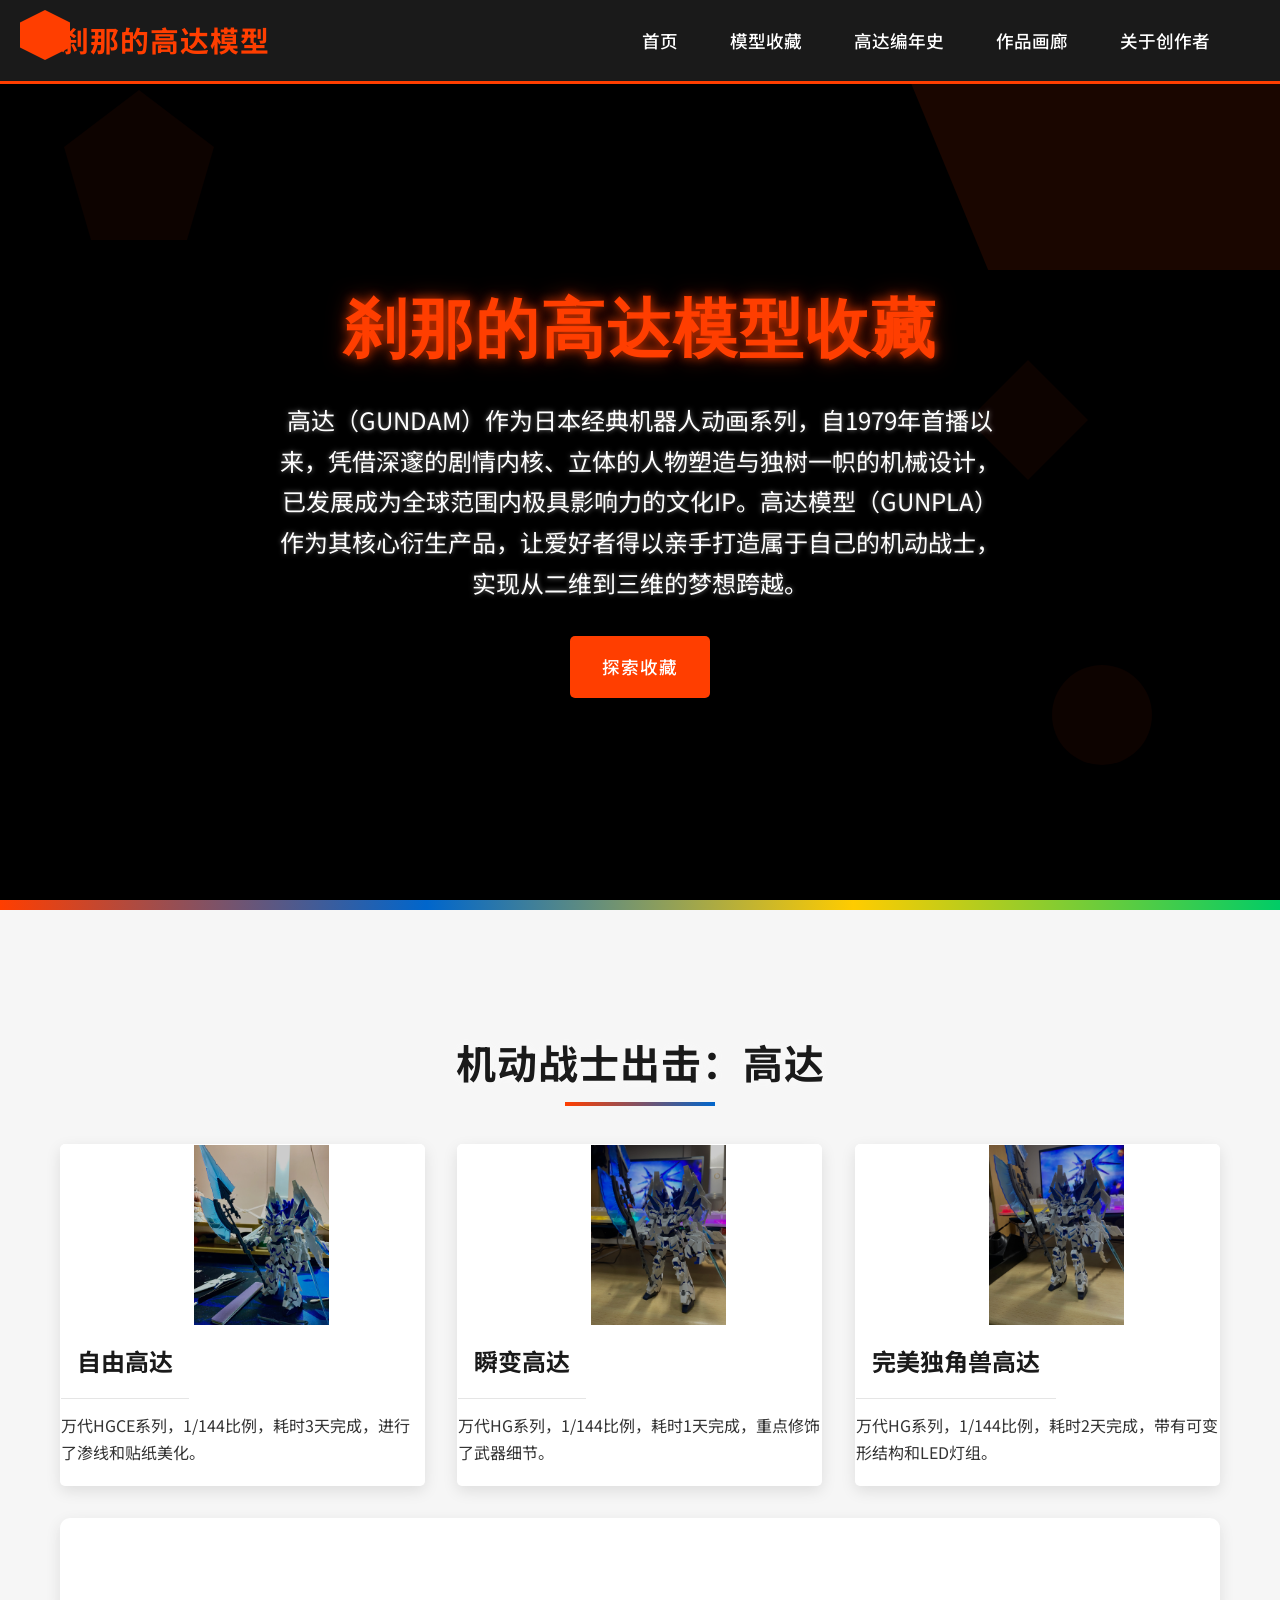
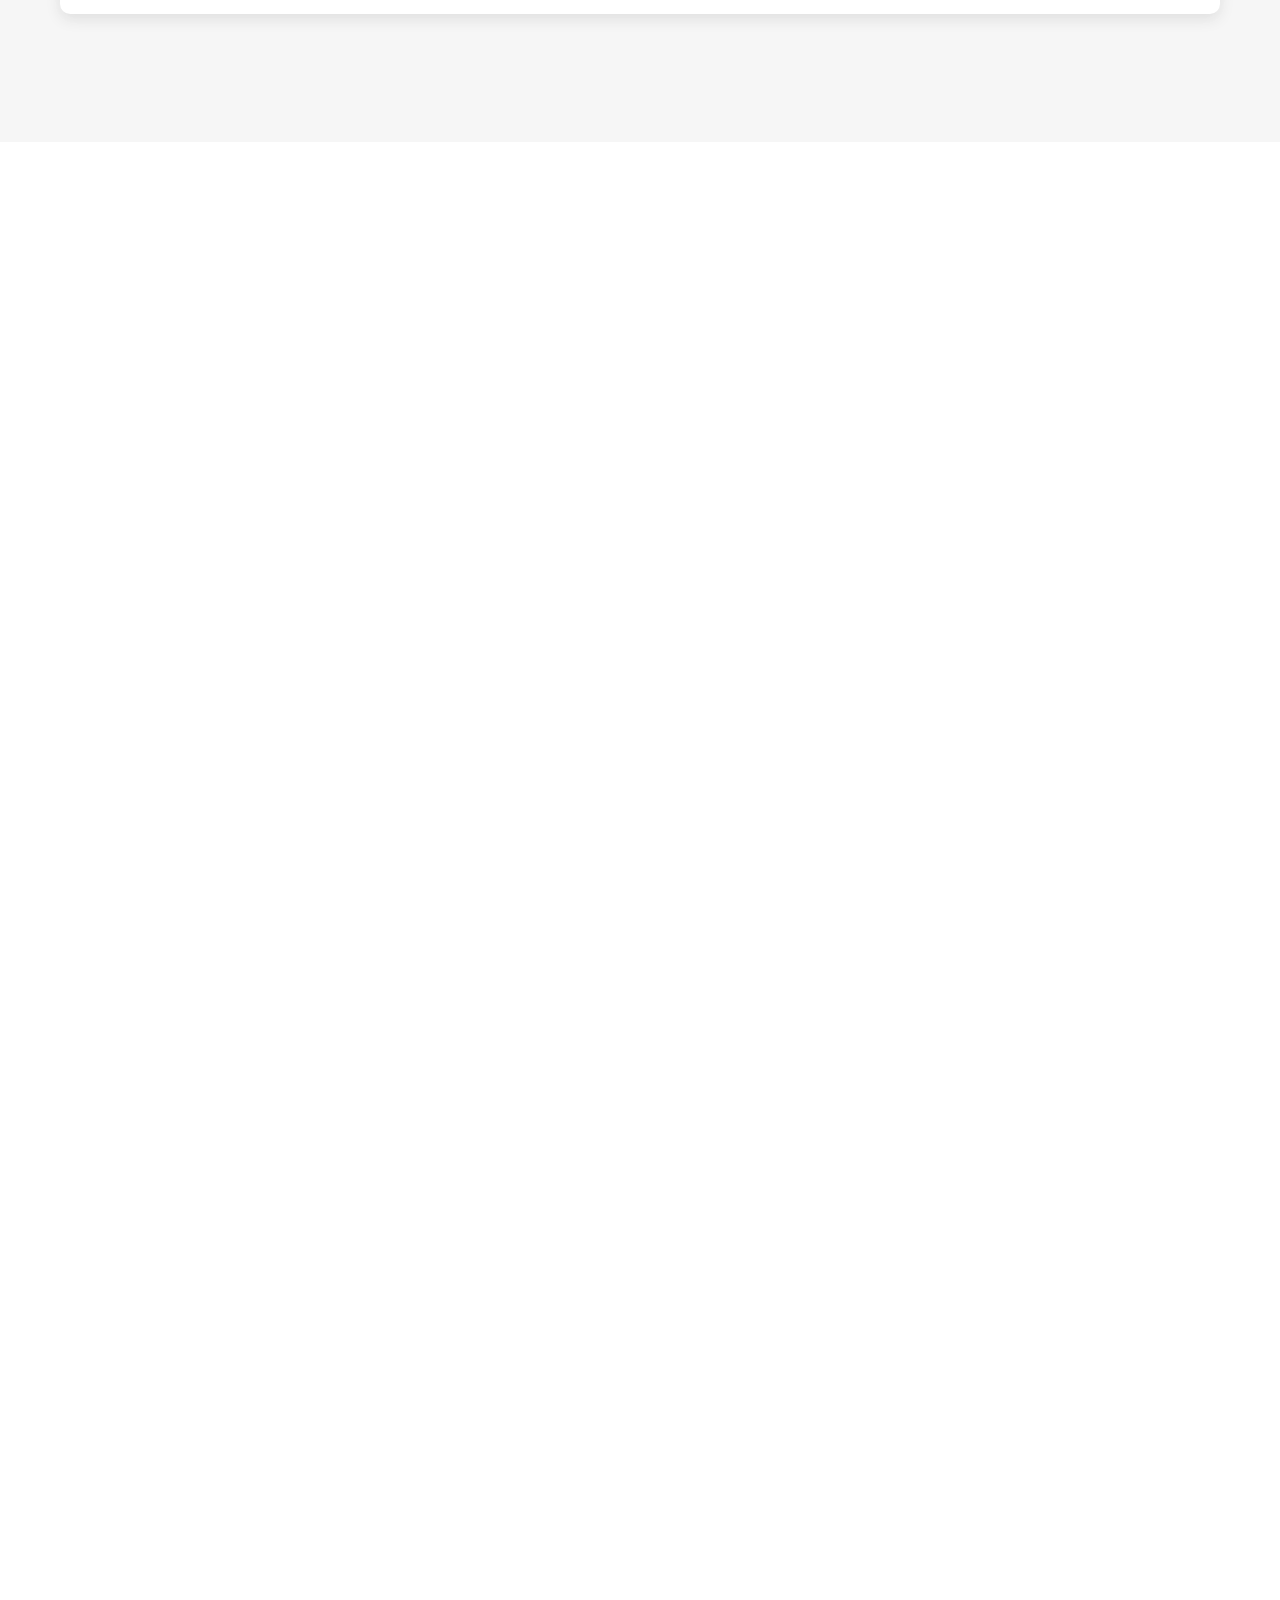
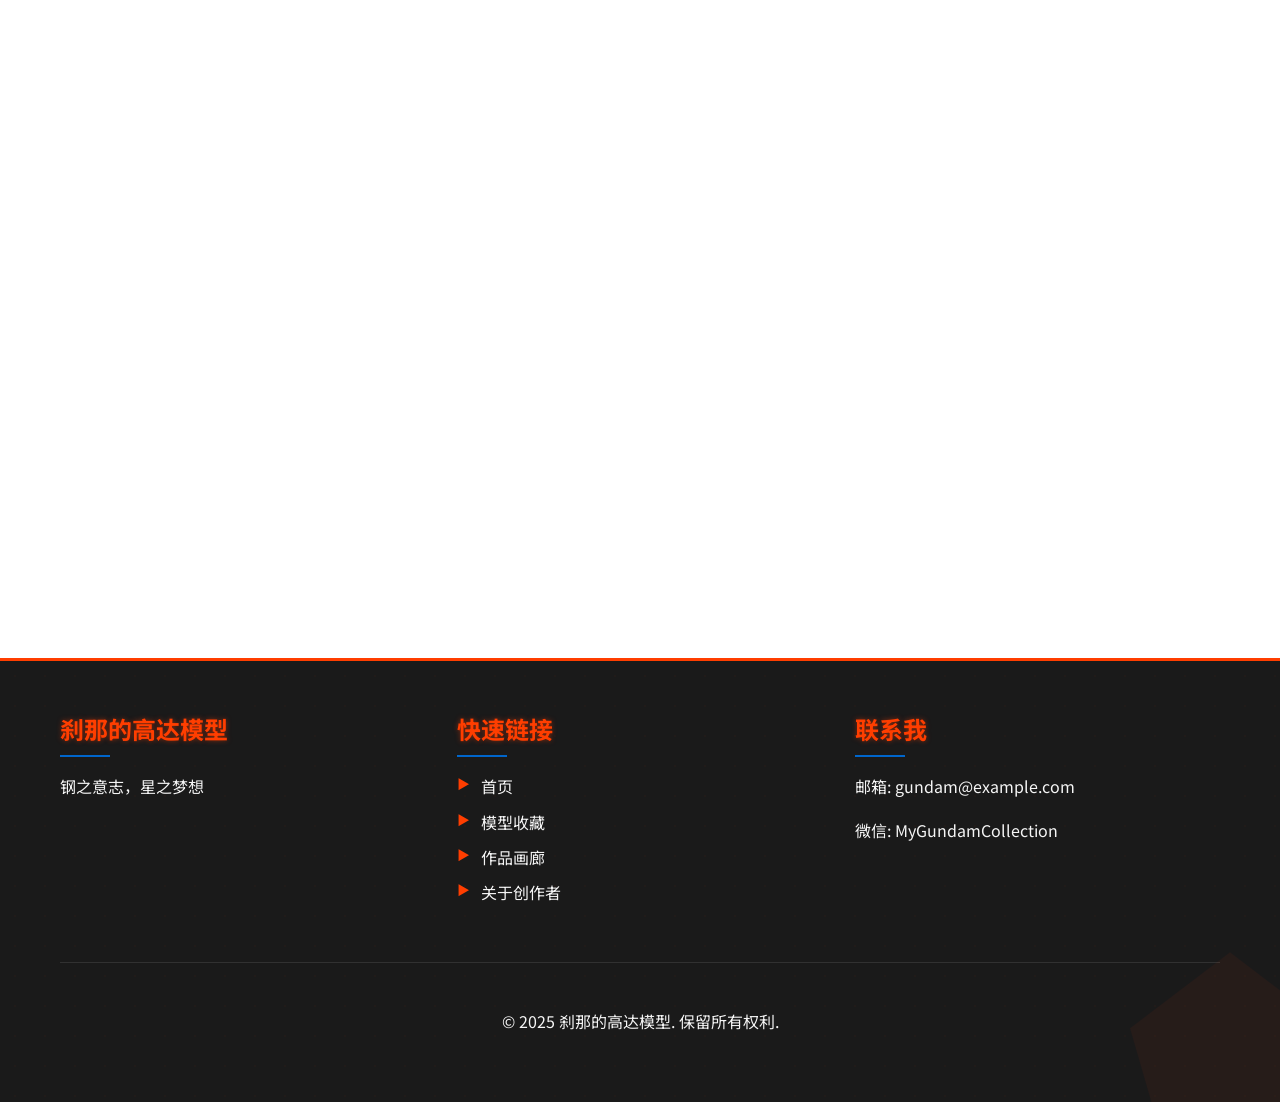
==== commit d3b7c9f2: "feat: 新增离线模式、加载进度条和滚动动画功能 添加离线页面支持和服务工作者脚本 实现页面加载进度条动画效果 优化滚动动画和响应式设计 改进性能优化和图片懒加载 更新导航栏移动端交互体验" ====
--- a/index.html
+++ b/index.html
@@ -2,13 +2,31 @@
 <html lang="zh-CN">
 <head>
     <meta charset="UTF-8">
+    <link rel="preload" href="freedom1.jpg" as="image">
+    <link rel="preload" href="shunbian.jpg" as="image">
+    <link rel="preload" href="unicorn.jpg" as="image">
+    <link rel="preconnect" href="https://fonts.googleapis.com">
+    <link rel="preconnect" href="https://fonts.gstatic.com" crossorigin>
+    <link rel="preconnect" href="https://cdnjs.cloudflare.com">
     <meta name="viewport" content="width=device-width, initial-scale=1.0">
-    <title>刹那的高达模型</title>
+    <meta name="description" content="刹那的高达模型收藏展示，包含自由高达、瞬变高达、独角兽高达等精美模型作品">
+    <meta name="keywords" content="高达模型,Gundam,自由高达,瞬变高达,独角兽高达,模型收藏,机动战士">
+    <meta name="author" content="刹那">
+    <meta name="robots" content="index, follow">
+    <meta property="og:title" content="刹那的高达模型">
+    <meta property="og:description" content="高达模型收藏展示，包含多款精美作品">
+    <meta property="og:image" content="freedom1.jpg">
+    <meta property="og:url" content="https://yourwebsite.com">
+    <title>刹那的高达模型 | 精美高达模型收藏展示</title>
     <link rel="stylesheet" href="styles.css">
     <link rel="stylesheet" href="gundam_card_effects.css">
+    <link rel="stylesheet" href="responsive.css">
+    <link rel="stylesheet" href="scroll-animation.css">
+    <link rel="stylesheet" href="loading-bar.css">
     <link href="https://fonts.googleapis.com/css2?family=Noto+Sans+SC:wght@300;400;500;700&display=swap" rel="stylesheet">
     <link rel="stylesheet" href="https://cdnjs.cloudflare.com/ajax/libs/font-awesome/6.4.0/css/all.min.css">
     <script src="gundam_card_scripts.js"></script>
+
 </head>
 <body>
     <!-- 高达主题背景动画 -->
@@ -69,17 +87,17 @@
             <h2>机动战士出击：高达</h2>
             <div class="series-grid">
             <div class="series-card">
-                <img src="model/IMG_3361.JPG" alt="自由高达模型">
+                <img src="model picture/IMG_3361.JPG" alt="自由高达模型" loading="lazy">
                 <h3>自由高达</h3>
                 <p>万代HGCE系列，1/144比例，耗时3天完成，进行了渗线和贴纸美化。</p>
             </div>
             <div class="series-card">
-                <img src="model/IMG_3363.JPG" alt="瞬变高达模型">
+                <img src="model picture/IMG_3363.JPG" alt="瞬变高达模型" loading="lazy">
                 <h3>瞬变高达</h3>
                 <p>万代HG系列，1/144比例，耗时1天完成，重点修饰了武器细节。</p>
             </div>
             <div class="series-card">
-                <img src="model/IMG_3364.JPG" alt="完美独角兽高达模型">
+                <img src="model picture/IMG_3364.JPG" alt="完美独角兽高达模型" loading="lazy">
                 <h3>完美独角兽高达</h3>
                 <p>万代HG系列，1/144比例，耗时2天完成，带有可变形结构和LED灯组。</p>
             </div>
@@ -91,8 +109,8 @@
                 <h3>自由高达</h3>
                 <div class="detail-grid">
                     <div class="detail-image">
-                        <img src="freedom1.jpg" alt="自由高达">
-                        <img src="freedom2.png" alt="自由高达细节">
+                        <img src="freedom1.jpg" alt="自由高达" loading="lazy">
+                        <img src="freedom2.png" alt="自由高达细节" loading="lazy">
                     </div>
                     <div class="detail-text">
                         <p>自由高达（Freedom Gundam）是《机动战士高达SEED》的核心主角机体，由主人公基拉·大和所驾驶。该机采用核动力驱动系统，搭载了两门光束步枪、磁轨炮及光束军刀等多种先进武装，具备全方位作战能力。</p>
@@ -106,8 +124,8 @@
                 <h3>瞬变高达</h3>
                 <div class="detail-grid">
                     <div class="detail-image">
-                        <img src="shunbian.jpg" alt="瞬变高达">
-                        <img src="shunbian2.jpg" alt="瞬变高达细节">
+                        <img src="shunbian.jpg" alt="瞬变高达" loading="lazy">
+                        <img src="shunbian2.jpg" alt="瞬变高达细节" loading="lazy">
                     </div>
                     <div class="detail-text">
                         <p>瞬变高达（Transient Gundam）是《机动战士高达Build Divers》中的特色机体，以独特的设计语言和卓越的机动性闻名。其核心亮点在于搭载了可变式背包系统，可根据战场态势灵活切换不同装备配置。</p>
@@ -121,8 +139,8 @@
                 <h3>完美独角兽高达</h3>
                 <div class="detail-grid">
                     <div class="detail-image">
-                        <img src="unicorn.jpg" alt="完美独角兽高达">
-                        <img src="unicorn2.jpeg" alt="完美独角兽高达细节">
+                        <img src="unicorn.jpg" alt="完美独角兽高达" loading="lazy">
+                        <img src="unicorn2.jpeg" alt="完美独角兽高达细节" loading="lazy">
                     </div>
                     <div class="detail-text">
                         <p>完美独角兽高达（Perfect Unicorn Gundam）是《机动战士高达UC》的核心机体，以标志性的NT-D系统和全武装配置著称。其最大特色在于能够在独角兽模式与毁灭模式之间实现形态转换，展现截然不同的战斗风格与性能特性。</p>
@@ -295,14 +313,12 @@
         <div class="container">
             <h2>MS详细数据</h2>
             <div class="gallery-grid">
-                <img src="model picture/IMG_3367.JPG" alt="高达模型图片1">
-                <img src="model picture/IMG_3368.JPG" alt="高达模型图片2">
-
-                <img src="model picture/IMG_3364.JPG" alt="高达模型图片3">
-
-                <img src="model picture/IMG_3363.JPG" alt="高达模型图片4">
-                <img src="model picture/IMG_3361.JPG" alt="高达模型图片5">
-                <img src="model picture/IMG_3372.JPG" alt="高达模型图片6">
+                <img src="model picture/IMG_3367.JPG" alt="高达模型图片1" loading="lazy">
+                <img src="model picture/IMG_3368.JPG" alt="高达模型图片2" loading="lazy">
+                <img src="model picture/IMG_3369.JPG" alt="高达模型图片3" loading="lazy">
+                <img src="model picture/IMG_3372.JPG" alt="高达模型图片4" loading="lazy">
+                <img src="model picture/IMG_3365.JPG" alt="高达模型图片5" loading="lazy">
+                <img src="model picture/IMG_3366.JPG" alt="高达模型图片6" loading="lazy">
             </div>
         </div>
     </section>
@@ -337,7 +353,25 @@
     </footer>
 
     <script src="script.js"></script>
+    <script src="performance.js"></script>
+    <script src="loading-bar.js"></script>
+    <script src="scroll-animation.js"></script>
+    <link rel="stylesheet" href="loading-bar.css">
     <script>
+        // 注册服务工作者
+        if ('serviceWorker' in navigator) {
+            window.addEventListener('load', () => {
+                navigator.serviceWorker.register('/sw.js')
+                    .then(registration => {
+                        console.log('ServiceWorker 注册成功: ', registration.scope);
+                    })
+                    .catch(err => {
+                        console.log('ServiceWorker 注册失败: ', err);
+                    });
+            });
+        }
+        
+        // 控制进场动画
         // 控制进场动画
         window.addEventListener('load', function() {
             console.log('页面完全加载完成，开始初始化动画');
@@ -363,12 +397,12 @@
 
             console.log('动画区域样式设置完成');
 
-            // 自动隐藏动画 - 时间设置为20秒
-            console.log('[' + new Date().toLocaleTimeString() + '] 自动隐藏动画时间设置为20秒');
+            // 自动隐藏动画 - 时间设置为5秒
+            console.log('[' + new Date().toLocaleTimeString() + '] 自动隐藏动画时间设置为5秒');
             const autoHideTimer = setTimeout(function() {
-                console.log('[' + new Date().toLocaleTimeString() + '] 20秒后自动隐藏触发');
+                console.log('[' + new Date().toLocaleTimeString() + '] 5秒后自动隐藏触发');
                 hideAnimation();
-            }, 5000); // 20秒后隐藏动画
+            }, 5000); // 5秒后隐藏动画
 
             // 隐藏动画函数 - 添加平滑过渡效果
             function hideAnimation() {
--- a/styles.css
+++ b/styles.css
@@ -163,31 +163,22 @@
 
 .nav-links {
     display: flex;
-    justify-content: space-around;
-    width: 70%;
     list-style: none;
 }
 
 .nav-links li {
-    margin: 0;
-    list-style: none;
+    margin-left: 2rem;
 }
 
 .nav-links a {
     color: var(--gundam-white);
     text-decoration: none;
-    letter-spacing: 1px;
-    font-weight: bold;
-    font-size: 1rem;
-    position: relative;
-    padding: 0.5rem 0.8rem;
+    font-size: 1.1rem;
+    font-weight: 500;
+    transition: var(--transition);
+    position: relative;
+    padding: 5px 10px;
     border-radius: 5px;
-    display: inline-block;
-    min-width: 48px;
-    min-height: 48px;
-    line-height: 1.5;
-    text-align: center;
-    transition: all 0.3s ease;
 }
 
 .nav-links a:hover {
@@ -215,6 +206,8 @@
 .burger {
     display: none;
     cursor: pointer;
+    transition: all 0.3s ease;
+    padding: 10px;
 }
 
 .burger div {
@@ -223,6 +216,66 @@
     background-color: #fff;
     margin: 5px;
     transition: all 0.3s ease;
+}
+
+/* 移动端导航栏样式 */
+@media screen and (max-width: 992px) {
+    .nav-links {
+        position: fixed;
+        right: 0;
+        top: 80px;
+        height: calc(100vh - 80px);
+        background-color: var(--gundam-dark-gray);
+        flex-direction: column;
+        align-items: center;
+        justify-content: flex-start;
+        width: 250px;
+        transform: translateX(100%);
+        transition: transform 0.5s ease-in-out;
+        padding-top: 20px;
+        z-index: 998;
+    }
+    
+    .nav-links li {
+        margin: 15px 0;
+        opacity: 0;
+    }
+    
+    .nav-links a {
+        font-size: 1.2rem;
+        padding: 10px 20px;
+    }
+    
+    .burger {
+        display: block;
+    }
+    
+    .nav-active {
+        transform: translateX(0);
+    }
+    
+    @keyframes navLinkFade {
+        from {
+            opacity: 0;
+            transform: translateX(50px);
+        }
+        to {
+            opacity: 1;
+            transform: translateX(0);
+        }
+    }
+    
+    .toggle .line1 {
+        transform: rotate(-45deg) translate(-5px, 6px);
+    }
+    
+    .toggle .line2 {
+        opacity: 0;
+    }
+    
+    .toggle .line3 {
+        transform: rotate(45deg) translate(-5px, -6px);
+    }
 }
 
 /* 进场动画样式 */
@@ -529,43 +582,7 @@
 }
 
 .hero-content {
-    /* 优化极小屏幕上的高达编年史显示 */
-    .timeline-year {
-        font-size: 1rem;
-        padding: 0.3rem 0.8rem;
-    }
-
-    .timeline-content {
-        padding: 0.8rem;
-    }
-
-    .timeline-content h3 {
-        font-size: 1.2rem;
-    }
-
-    .timeline-content p {
-        font-size: 0.9rem;
-    }
-
-    /* 优化按钮在极小屏幕上的显示 */
-    .btn {
-        padding: 0.6rem 1rem;
-        font-size: 0.85rem;
-    }
-
-    /* 时间线容器样式 */
-    .timeline {
-        width: 100%;
-        overflow: hidden;
-    }
-
-    /* 修复极小屏幕下的容器宽度 */
-    @media screen and (max-width: 480px) {
-        .container {
-            max-width: 100%;
-            padding: 0 10px;
-        }
-    }
+    max-width: 800px;
     padding: 2rem;
     opacity: 0;
     animation: fadeIn 1.5s ease forwards 0.5s;
@@ -682,7 +699,7 @@
 .hero-content p {
     font-size: 1.5rem;
     margin-bottom: 2rem;
-    /* 修复语法错误 */
+    max-width: 800px;
     text-shadow: 0 0 5px rgba(255, 255, 255, 0.5);
 }
 
@@ -1276,8 +1293,7 @@
 }
 
 .gallery-grid img {
-    width: 100%;
-    max-width: 400px;
+    width: 400px;
     height: auto;
     max-height: 300px;
     object-fit: contain;
@@ -1527,68 +1543,17 @@
 @media screen and (max-width: 768px) {
     .upload-container {
         padding: 1.5rem;
-        max-width: 90%;
-        margin: 0 auto;
     }
 }
 
 @media screen and (max-width: 480px) {
     .upload-section h2 {
-        font-size: 1.8rem;
-    }
-
-    .upload-container {
-        padding: 1rem;
+        font-size: 2rem;
     }
 }
 
 /* 响应式设计 */
-/* 优化触摸目标大小 */
-.btn, .nav-links a, .gallery-item, .series-card, .mobile-suit-card, .character-card {
-    min-width: 48px;
-    min-height: 48px;
-    touch-action: manipulation;
-    -webkit-tap-highlight-color: rgba(0, 0, 0, 0);
-}
-
-/* 增强触摸反馈 */
-.btn:active, .nav-links a:active, .gallery-item:active, .series-card:active, .mobile-suit-card:active, .character-card:active {
-    transform: scale(0.98);
-    transition: transform 0.1s ease;
-}
-
 @media screen and (max-width: 768px) {
-    /* 优化小屏幕上的英雄区域 */
-    .hero-content {
-        padding: 2rem 1rem;
-        text-align: center;
-    }
-
-    .hero-content h1 {
-        font-size: 2.2rem;
-        margin-bottom: 1rem;
-    }
-
-    .hero-content p {
-        font-size: 1.1rem;
-        max-width: 90%;
-        margin: 0 auto 1.5rem;
-    }
-
-    .hero-buttons {
-        flex-direction: column;
-        align-items: center;
-        gap: 1rem;
-    }
-
-    /* 优化导航菜单 */
-    .nav-links {
-        width: 85%;
-    }
-
-    .nav-links li {
-        margin: 1rem 0;
-    }
     .detail-grid {
         grid-template-columns: 1fr;
     }
@@ -1602,22 +1567,10 @@
         display: flex;
         flex-direction: column;
         align-items: center;
-        width: 70%;
+        width: 50%;
         transform: translateX(100%);
         transition: transform 0.5s ease-in;
         z-index: 999;
-    }
-
-    /* 优化移动端触摸交互 */
-    .series-card, .mobile-suit-card, .character-card, .gallery-item {
-        touch-action: manipulation;
-        -webkit-tap-highlight-color: rgba(0, 0, 0, 0);
-    }
-
-    /* 增加触摸反馈 */
-    .series-card:active, .mobile-suit-card:active, .character-card:active, .gallery-item:active {
-        transform: scale(0.98);
-        transition: transform 0.1s ease;
     }
 
     .nav-links li {
@@ -1669,219 +1622,35 @@
     .character-grid,
     .gallery-grid {
         grid-template-columns: 1fr;
-        gap: 1.5rem;
-    }
-
-    /* 高达编年史部分样式 */
-.chronicle-section {
-    padding: 3rem 0;
-    background-color: rgba(10, 10, 20, 0.8);
-    position: relative;
-}
-
-.chronicle-section .container {
-    max-width: 100%;
-    padding: 0 15px;
-}
-
-/* 优化高达编年史时间线在小屏幕上的显示 */
-    .timeline-container {
-        padding: 1rem 0.5rem;
-        width: 100%;
-        box-sizing: border-box;
-        overflow: hidden;
-    }
-
-    .timeline {
-        width: 100%;
-        overflow-x: hidden;
-        overflow-y: visible;
-        position: relative;
-    }
-
-    /* 时间线垂直线 */
-    .timeline::before {
-        content: '';
-        position: absolute;
-        top: 0;
-        bottom: 0;
-        left: 15px;
-        width: 2px;
-        background-color: var(--gundam-red);
-        z-index: 1;
-    }
-
-    .timeline-item {
-        flex-direction: column;
-        margin-bottom: 2rem;
-        width: 100%;
-        box-sizing: border-box;
-        padding: 0 0.5rem 0 1.5rem;
-        position: relative;
-    }
-
-    /* 时间点样式 */
-    .timeline-item::before {
-        content: '';
-        position: absolute;
-        left: 7px;
-        top: 0.8rem;
-        width: 16px;
-        height: 16px;
-        border-radius: 50%;
-        background-color: var(--gundam-red);
-        z-index: 2;
-    }
-
-    .timeline-year {
-        margin-bottom: 0.5rem;
-        padding: 0.5rem 1rem;
-        font-size: 1.2rem;
-        width: auto;
-        max-width: 100%;
-        box-sizing: border-box;
-        white-space: normal;
-        word-break: break-word;
-        overflow: visible;
-        display: inline-block;
-        background-color: rgba(255, 62, 0, 0.2);
-        border-left: 3px solid var(--gundam-red);
-        color: var(--gundam-white);
-    }
-
-    .timeline-content {
-        width: 100%;
-        padding: 1rem;
-        box-sizing: border-box;
-        overflow: visible;
-        background-color: rgba(25, 25, 40, 0.85);
-        border-radius: 5px;
-        border: 1px solid rgba(255, 62, 0, 0.3);
-        color: var(--gundam-white);
-    }
-
-    .timeline-content h3 {
-        color: var(--gundam-yellow);
-        margin-top: 0;
-    }
-
-    @media (max-width: 768px) {
-        .timeline-year {
-            font-size: 1.1rem;
-        }
-        .timeline::before {
-            left: 10px;
-        }
-        .timeline-item::before {
-            left: 3px;
-        }
-    }
-
-    @media (max-width: 480px) {
-        .timeline-container {
-            padding: 0.5rem 0.25rem;
-            width: 100%;
-            box-sizing: border-box;
-        }
-        .timeline-item {
-            padding: 0 0.25rem 0 1.25rem;
-            margin-bottom: 1.5rem;
-            width: 100%;
-            box-sizing: border-box;
-        }
-        .timeline-year {
-            font-size: 0.95rem;
-            padding: 0.3rem 0.6rem;
-            margin-bottom: 0.3rem;
-            width: auto;
-            max-width: 100%;
-            box-sizing: border-box;
-        }
-        .timeline-content {
-            padding: 0.75rem;
-            width: 100%;
-            box-sizing: border-box;
-            background-color: rgba(25, 25, 40, 0.85);
-            border-radius: 5px;
-            border: 1px solid rgba(255, 62, 0, 0.3);
-        }
-        .timeline-content h3 {
-            font-size: 1.1rem;
-            margin-bottom: 0.5rem;
-            color: var(--gundam-yellow);
-        }
-        .timeline-content p {
-            font-size: 0.9rem;
-            margin-bottom: 0.5rem;
-            color: var(--gundam-white);
-        }
-        .timeline::before {
-            left: 8px;
-            width: 1px;
-        }
-        .timeline-item::before {
-            left: 1px;
-            width: 14px;
-            height: 14px;
-        }
-    }
-
-    .timeline-content {
-        width: 100%;
-        padding: 1rem;
-        box-sizing: border-box;
-        overflow: visible;
-        background-color: rgba(25, 25, 40, 0.5);
-        border-radius: 5px;
-        color: var(--gundam-white);
-    }
-
-    /* 优化卡片在小屏幕上的显示 */
-    .series-card, .mobile-suit-card, .character-card {
-        padding: 1rem;
-        margin: 0 auto;
-        max-width: 100%;
     }
 }
 
 @media screen and (max-width: 480px) {
     .detail-content h3 {
-        font-size: 1.4rem;
+        font-size: 1.5rem;
     }
 
     .detail-text p {
-        font-size: 0.95rem;
+        font-size: 1rem;
     }
 
     .hero-content h1 {
-        font-size: 1.8rem;
+        font-size: 2rem;
     }
 
     .hero-content p {
-        font-size: 0.95rem;
+        font-size: 1rem;
     }
 
     .btn {
-        padding: 0.7rem 1.2rem;
-        font-size: 0.9rem;
-    }
-
-    .series-section h2, .mobile-suits-section h2, .characters-section h2, .gallery-section h2 {
-        font-size: 1.8rem;
-    }
-
-    /* 优化页脚在极小屏幕上的显示 */
-    .footer-content {
-        grid-template-columns: 1fr;
-        gap: 1.5rem;
-    }
-
-    .footer-section h3 {
-        font-size: 1.3rem;
-    }
-
-    .footer-section p, .footer-section ul li {
-        font-size: 0.9rem;
-    }
-
+        padding: 0.8rem 1.5rem;
+        font-size: 1rem;
+    }
+
+    .series-section h2,
+    .mobile-suits-section h2,
+    .characters-section h2,
+    .gallery-section h2 {
+        font-size: 2rem;
+    }
     max-width: 800px;
--- a/gundam_card_effects.css
+++ b/gundam_card_effects.css
@@ -110,14 +110,22 @@
 }
 
 /* 鼠标悬停效果 - 激活装甲线条 */
+.series-card {
+    will-change: transform, box-shadow;
+    transform-style: preserve-3d;
+    perspective: 1000px;
+}
+
 .series-card:hover {
-    transform: translateY(-8px);
-    box-shadow: 0 15px 30px rgba(0, 0, 0, 0.5);
+    transform: translateY(-8px) rotateX(5deg) rotateY(5deg);
+    box-shadow: 0 15px 30px rgba(0, 0, 0, 0.5), 0 0 20px rgba(255, 62, 0, 0.3);
+    transition: transform 0.5s cubic-bezier(0.175, 0.885, 0.32, 1.275), box-shadow 0.5s ease;
 }
 
 .series-card:hover::before,
 .series-card:hover::after {
     transform: scaleX(1);
+    transition: transform 0.5s cubic-bezier(0.175, 0.885, 0.32, 1.275);
 }
 
 .series-card:hover .armor-line-top-left,
@@ -126,10 +134,17 @@
 .series-card:hover .armor-line-bottom-right,
 .series-card:hover .diagonal-line {
     transform: scaleY(1);
+    transition: transform 0.5s cubic-bezier(0.175, 0.885, 0.32, 1.275);
 }
 
 .series-card:hover .diagonal-line {
     transform: translateY(-50%) rotate(-45deg) scaleX(1);
+    transition: transform 0.5s cubic-bezier(0.175, 0.885, 0.32, 1.275);
+}
+
+.series-card:hover .energy-charge {
+    height: 100%;
+    transition: height 0.5s cubic-bezier(0.175, 0.885, 0.32, 1.275);
 }
 
 /* 卡片图片激活效果 */
--- a/responsive.css
+++ b/responsive.css
@@ -0,0 +1,201 @@
+/* 响应式设计优化 */
+
+/* 移动设备 - 小屏幕 */
+@media screen and (max-width: 576px) {
+    .hero-content h1 {
+        font-size: 1.8rem;
+    }
+    
+    .hero-content p {
+        font-size: 0.9rem;
+    }
+    
+    .series-grid {
+        grid-template-columns: 1fr;
+    }
+    
+    .gallery-grid {
+        grid-template-columns: 1fr;
+    }
+    
+    .intro-line {
+        font-size: 1.5rem;
+    }
+    
+    .timeline-item {
+        padding-left: 50px;
+        padding-right: 10px;
+    }
+    
+    .timeline-year {
+        font-size: 0.8rem;
+        width: 120px;
+        left: -80px;
+    }
+    
+    .timeline-content h3 {
+        font-size: 1.2rem;
+    }
+    
+    .timeline-content p {
+        font-size: 0.9rem;
+    }
+    
+    .footer-content {
+        flex-direction: column;
+    }
+    
+    .footer-section {
+        margin-bottom: 20px;
+    }
+}
+
+/* 平板设备 - 中等屏幕 */
+@media screen and (min-width: 577px) and (max-width: 992px) {
+    .series-grid {
+        grid-template-columns: repeat(2, 1fr);
+    }
+    
+    .gallery-grid {
+        grid-template-columns: repeat(2, 1fr);
+    }
+    
+    .timeline-item {
+        padding-left: 60px;
+    }
+    
+    .timeline-year {
+        width: 150px;
+        left: -90px;
+    }
+}
+
+/* 通用响应式优化 */
+@media screen and (max-width: 992px) {
+    .nav-links {
+        position: absolute;
+        right: 0;
+        height: 92vh;
+        top: 8vh;
+        background-color: var(--gundam-dark-gray);
+        display: flex;
+        flex-direction: column;
+        align-items: center;
+        width: 50%;
+        transform: translateX(100%);
+        transition: transform 0.5s ease-in;
+        z-index: 999;
+    }
+    
+    .nav-links li {
+        opacity: 0;
+        margin: 1.5rem 0;
+    }
+    
+    .burger {
+        display: block;
+    }
+    
+    .nav-active {
+        transform: translateX(0%);
+    }
+    
+    @keyframes navLinkFade {
+        from {
+            opacity: 0;
+            transform: translateX(50px);
+        }
+        to {
+            opacity: 1;
+            transform: translateX(0);
+        }
+    }
+    
+    .toggle .line1 {
+        transform: rotate(-45deg) translate(-5px, 6px);
+    }
+    
+    .toggle .line2 {
+        opacity: 0;
+    }
+    
+    .toggle .line3 {
+        transform: rotate(45deg) translate(-5px, -6px);
+    }
+    
+    .detail-grid {
+        grid-template-columns: 1fr;
+    }
+    
+    .detail-image {
+        margin-bottom: 20px;
+    }
+}
+
+/* 图片优化 */
+.detail-image img {
+    max-width: 100%;
+    height: auto;
+    transition: transform 0.3s ease;
+}
+
+.detail-image img:hover {
+    transform: scale(1.05);
+}
+
+/* 性能优化 */
+.series-card, .timeline-item, .gallery-item {
+    will-change: transform;
+}
+
+/* 加载优化 */
+.img-loader {
+    display: flex;
+    justify-content: center;
+    align-items: center;
+    min-height: 200px;
+    background-color: rgba(26, 26, 26, 0.5);
+}
+
+/* 图片加载动画 */
+.gallery-item {
+    opacity: 0;
+    transform: translateY(20px);
+    transition: opacity 0.5s ease, transform 0.5s ease;
+}
+
+.gallery-item.visible {
+    opacity: 1;
+    transform: translateY(0);
+}
+
+/* 改进的卡片悬停效果 */
+.series-card {
+    transition: transform 0.3s ease, box-shadow 0.3s ease;
+}
+
+.series-card:hover {
+    transform: translateY(-10px);
+    box-shadow: 0 15px 30px rgba(0, 0, 0, 0.3);
+}
+
+/* 改进的按钮样式 */
+.btn {
+    position: relative;
+    overflow: hidden;
+}
+
+.btn::after {
+    content: '';
+    position: absolute;
+    top: 0;
+    left: -100%;
+    width: 100%;
+    height: 100%;
+    background: linear-gradient(90deg, transparent, rgba(255, 255, 255, 0.2), transparent);
+    transition: left 0.7s ease;
+}
+
+.btn:hover::after {
+    left: 100%;
+}
--- a/scroll-animation.css
+++ b/scroll-animation.css
@@ -0,0 +1,73 @@
+/* 滚动动画效果 */
+
+/* 默认隐藏所有需要动画的元素 */
+.series-section,
+.chronicle-section,
+.gallery-section,
+.about-section {
+    opacity: 0;
+    transform: translateY(50px);
+    transition: opacity 0.8s ease, transform 0.8s ease;
+}
+
+/* 当元素进入视口时显示 */
+.section-visible {
+    opacity: 1;
+    transform: translateY(0);
+}
+
+/* 为不同部分设置不同的动画延迟 */
+.series-section {
+    transition-delay: 0.1s;
+}
+
+.chronicle-section {
+    transition-delay: 0.2s;
+}
+
+.gallery-section {
+    transition-delay: 0.3s;
+}
+
+.about-section {
+    transition-delay: 0.4s;
+}
+
+/* 卡片动画 */
+.series-card,
+.timeline-item,
+.gallery-item {
+    opacity: 0;
+    transform: translateY(30px);
+    transition: opacity 0.6s ease, transform 0.6s ease;
+}
+
+.card-visible {
+    opacity: 1;
+    transform: translateY(0);
+}
+
+/* 为卡片设置不同的动画延迟 */
+.series-card:nth-child(1) {
+    transition-delay: 0.1s;
+}
+
+.series-card:nth-child(2) {
+    transition-delay: 0.2s;
+}
+
+.series-card:nth-child(3) {
+    transition-delay: 0.3s;
+}
+
+.timeline-item:nth-child(odd) {
+    transition-delay: 0.1s;
+}
+
+.timeline-item:nth-child(even) {
+    transition-delay: 0.2s;
+}
+
+.gallery-item {
+    transition-delay: calc(var(--index) * 0.1s);
+}
--- a/loading-bar.css
+++ b/loading-bar.css
@@ -0,0 +1,32 @@
+/* 页面加载进度条 */
+#loading-bar {
+    position: fixed;
+    top: 0;
+    left: 0;
+    width: 100%;
+    height: 3px;
+    background-color: transparent;
+    z-index: 9999;
+}
+
+#loading-bar::before {
+    content: '';
+    position: absolute;
+    top: 0;
+    left: 0;
+    width: 0;
+    height: 100%;
+    background: linear-gradient(90deg, #ff3e00, #0066cc);
+    transition: width 0.3s ease;
+}
+
+#loading-bar.loading-start::before {
+    width: 30%;
+    transition: width 1s ease;
+}
+
+#loading-bar.loading-complete::before {
+    width: 100%;
+    opacity: 0;
+    transition: width 0.5s ease, opacity 0.5s ease 0.5s;
+}
--- a/loading-bar.css
+++ b/loading-bar.css
@@ -0,0 +1,32 @@
+/* 页面加载进度条 */
+#loading-bar {
+    position: fixed;
+    top: 0;
+    left: 0;
+    width: 100%;
+    height: 3px;
+    background-color: transparent;
+    z-index: 9999;
+}
+
+#loading-bar::before {
+    content: '';
+    position: absolute;
+    top: 0;
+    left: 0;
+    width: 0;
+    height: 100%;
+    background: linear-gradient(90deg, #ff3e00, #0066cc);
+    transition: width 0.3s ease;
+}
+
+#loading-bar.loading-start::before {
+    width: 30%;
+    transition: width 1s ease;
+}
+
+#loading-bar.loading-complete::before {
+    width: 100%;
+    opacity: 0;
+    transition: width 0.5s ease, opacity 0.5s ease 0.5s;
+}
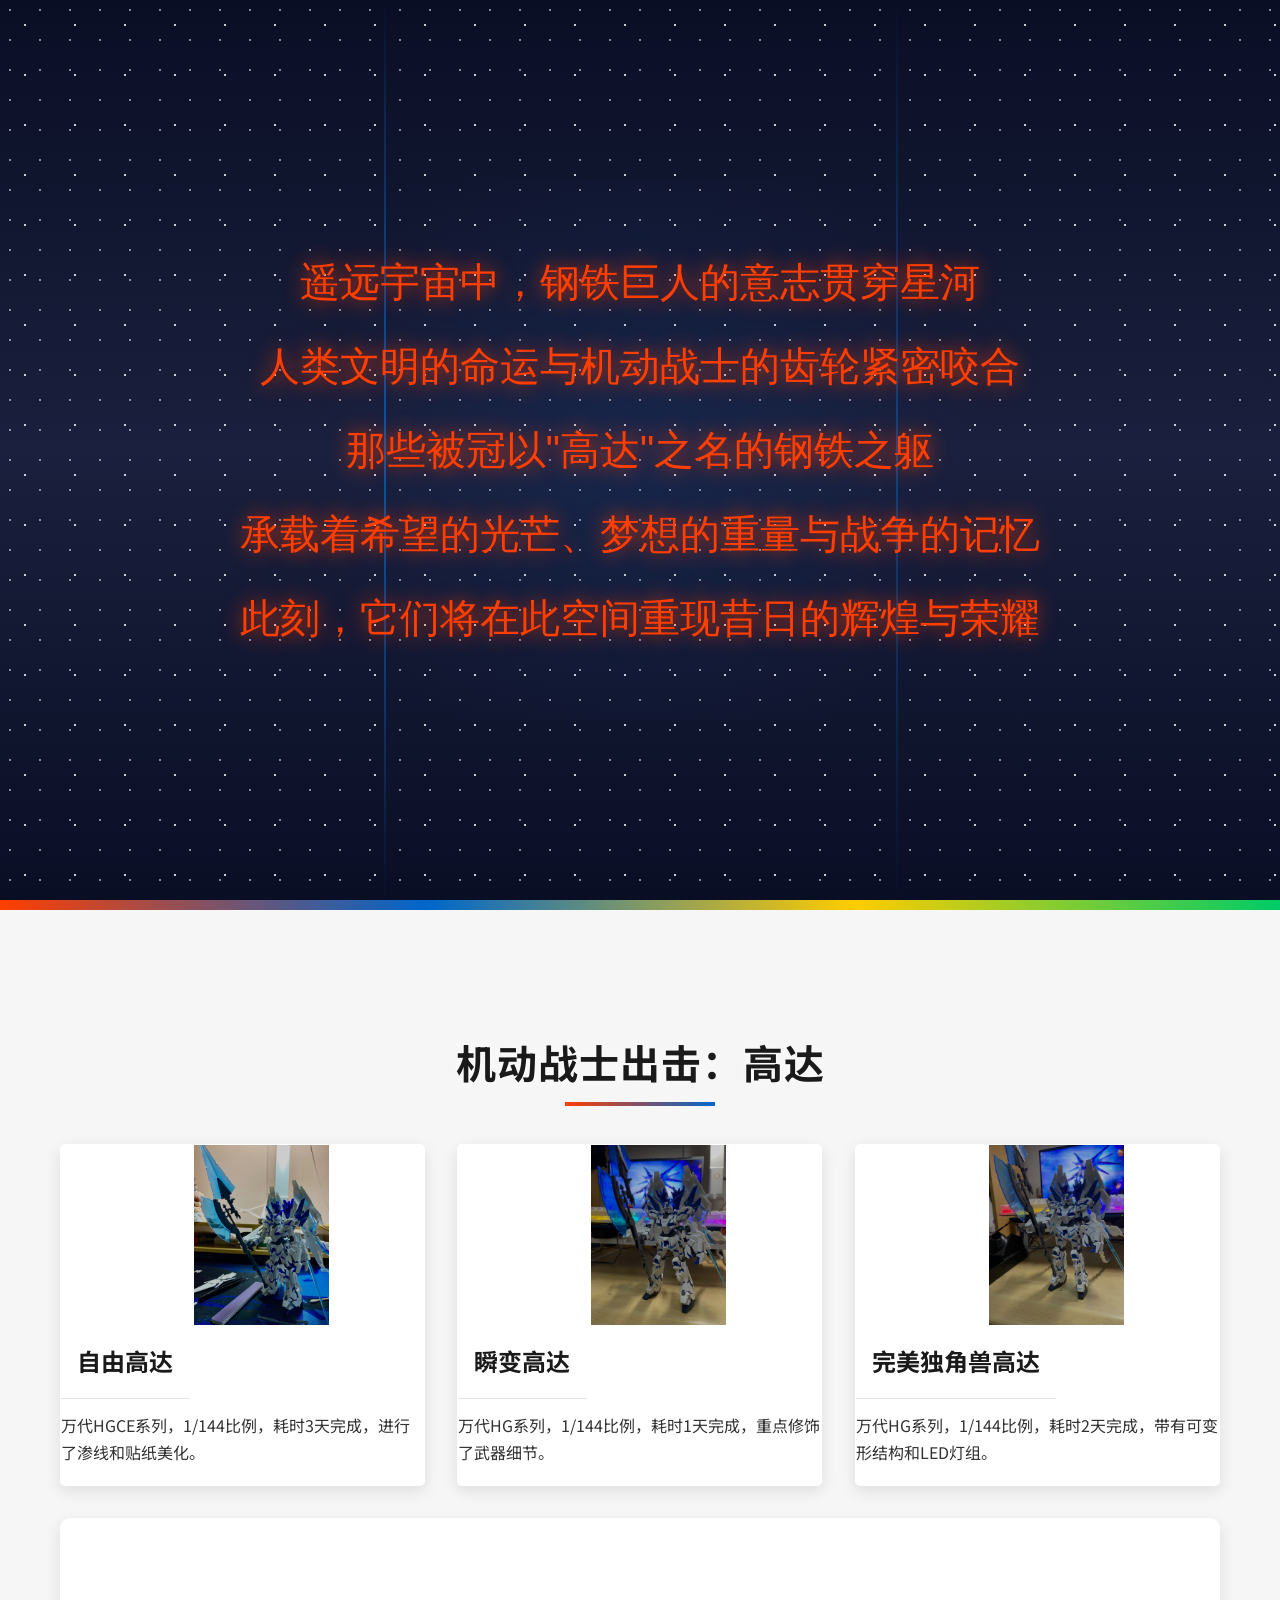
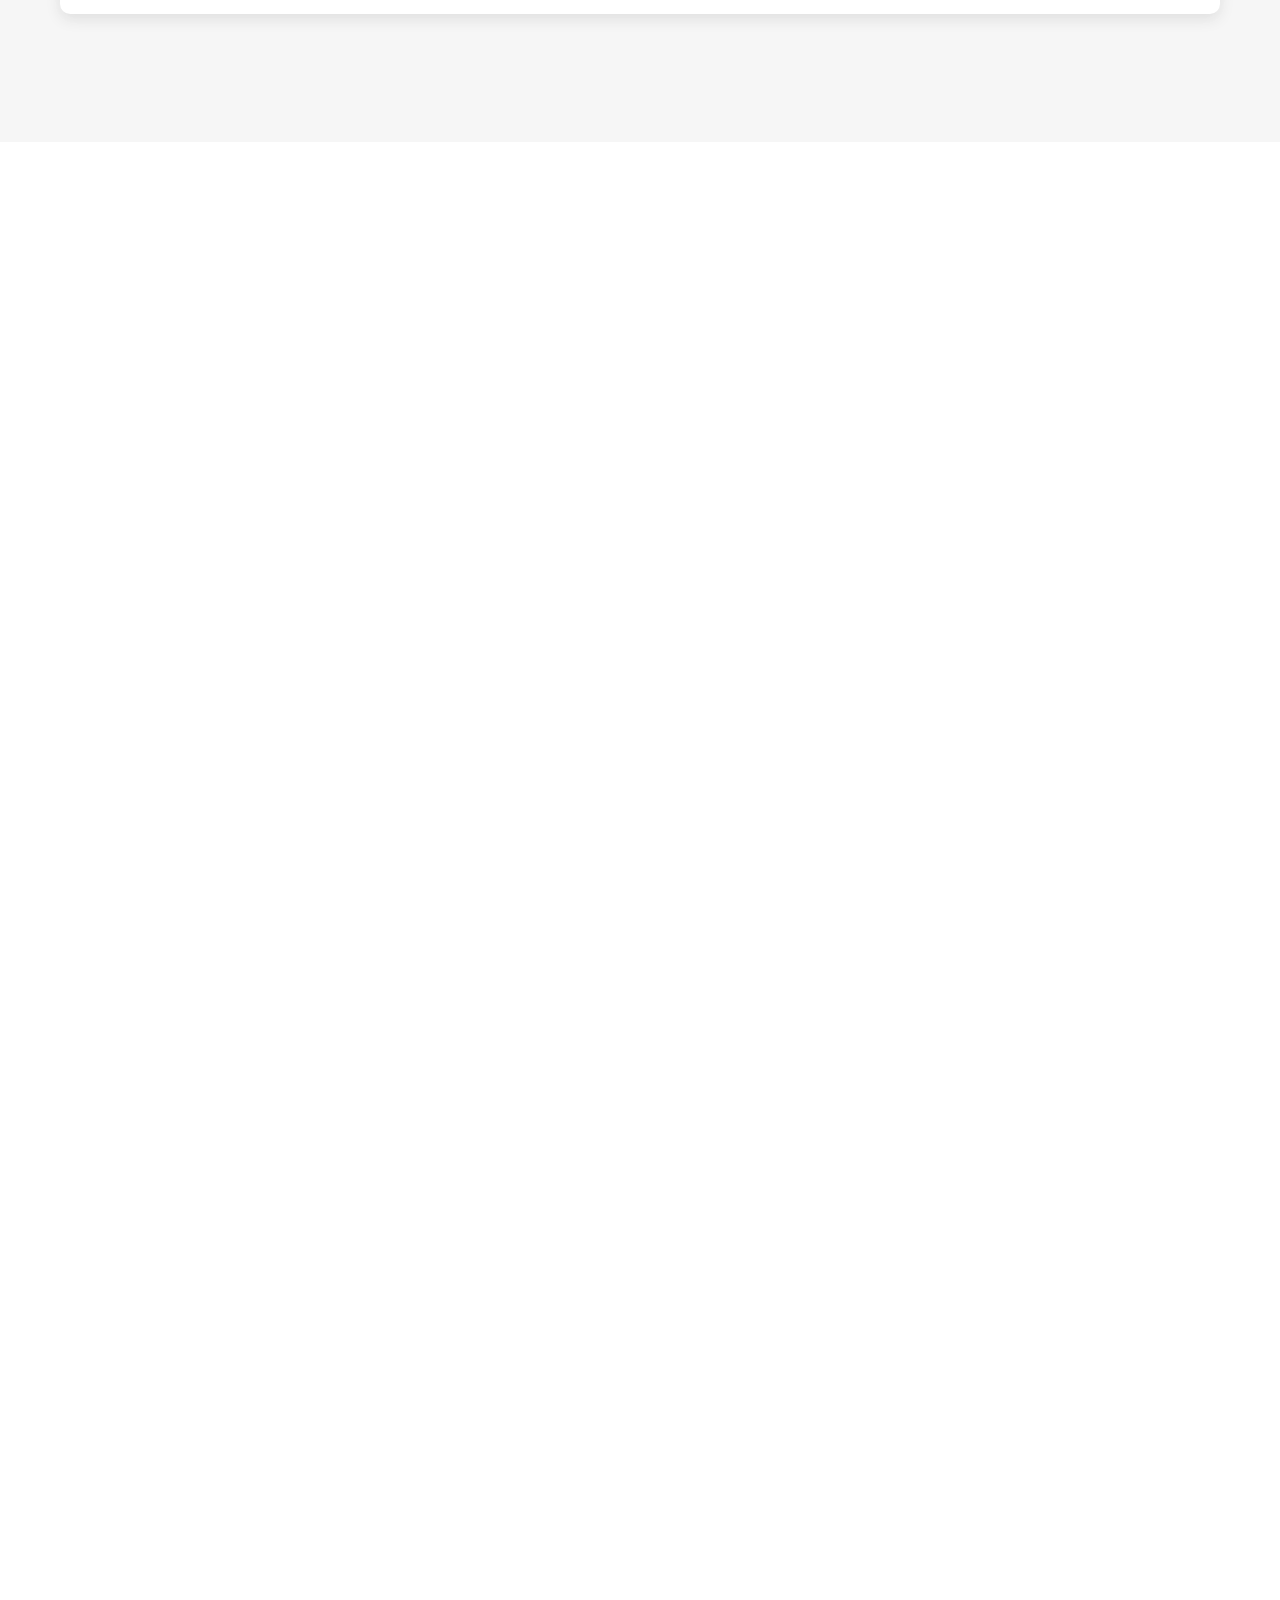
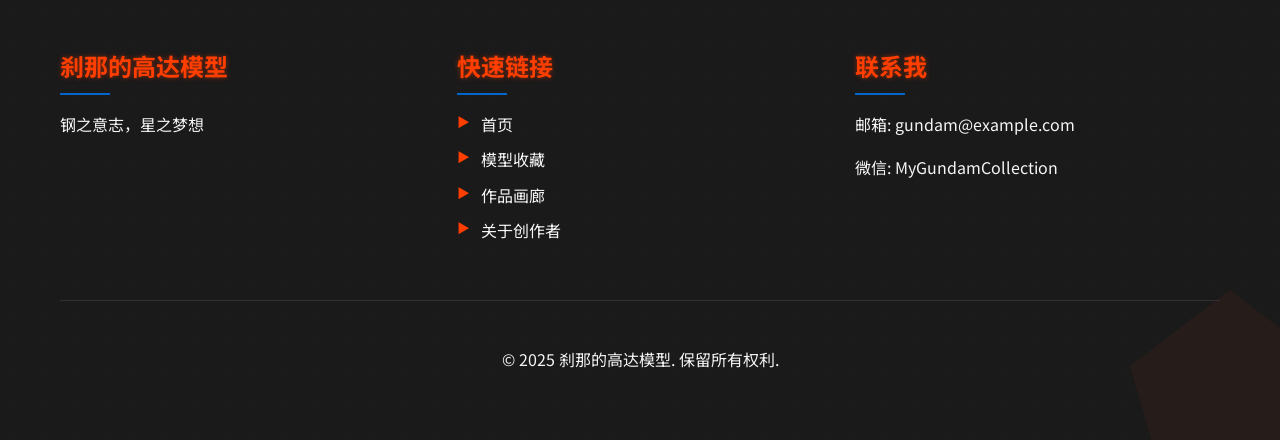
==== commit 85ec9915: "feat: 优化网站性能与用户体验 - 新增start_server.bat脚本简化本地服务器启动 - 修改服务器端口配置避免冲突 - 重构图片画廊功能，添加懒加载和lightbox效果 - 更新图片" ====
--- a/index.html
+++ b/index.html
@@ -313,12 +313,12 @@
         <div class="container">
             <h2>MS详细数据</h2>
             <div class="gallery-grid">
-                <img src="model picture/IMG_3367.JPG" alt="高达模型图片1" loading="lazy">
-                <img src="model picture/IMG_3368.JPG" alt="高达模型图片2" loading="lazy">
-                <img src="model picture/IMG_3369.JPG" alt="高达模型图片3" loading="lazy">
-                <img src="model picture/IMG_3372.JPG" alt="高达模型图片4" loading="lazy">
-                <img src="model picture/IMG_3365.JPG" alt="高达模型图片5" loading="lazy">
-                <img src="model picture/IMG_3366.JPG" alt="高达模型图片6" loading="lazy">
+                <img src="model/IMG_3367.HEIC" alt="高达模型图片1">
+                <img src="model/IMG_3368.HEIC" alt="高达模型图片2">
+                <img src="model/IMG_3369.HEIC" alt="高达模型图片3">
+                <img src="model/IMG_3372.JPG" alt="高达模型图片4">
+                <img src="model/IMG_3373.JPG" alt="高达模型图片5">
+                <img src="model/IMG_3374.JPG" alt="高达模型图片6">
             </div>
         </div>
     </section>
--- a/styles.css
+++ b/styles.css
@@ -163,22 +163,31 @@
 
 .nav-links {
     display: flex;
+    justify-content: space-around;
+    width: 70%;
     list-style: none;
 }
 
 .nav-links li {
-    margin-left: 2rem;
+    margin: 0;
+    list-style: none;
 }
 
 .nav-links a {
     color: var(--gundam-white);
     text-decoration: none;
-    font-size: 1.1rem;
-    font-weight: 500;
-    transition: var(--transition);
-    position: relative;
-    padding: 5px 10px;
+    letter-spacing: 1px;
+    font-weight: bold;
+    font-size: 1rem;
+    position: relative;
+    padding: 0.5rem 0.8rem;
     border-radius: 5px;
+    display: inline-block;
+    min-width: 48px;
+    min-height: 48px;
+    line-height: 1.5;
+    text-align: center;
+    transition: all 0.3s ease;
 }
 
 .nav-links a:hover {
@@ -582,7 +591,43 @@
 }
 
 .hero-content {
-    max-width: 800px;
+    /* 优化极小屏幕上的高达编年史显示 */
+    .timeline-year {
+        font-size: 1rem;
+        padding: 0.3rem 0.8rem;
+    }
+
+    .timeline-content {
+        padding: 0.8rem;
+    }
+
+    .timeline-content h3 {
+        font-size: 1.2rem;
+    }
+
+    .timeline-content p {
+        font-size: 0.9rem;
+    }
+
+    /* 优化按钮在极小屏幕上的显示 */
+    .btn {
+        padding: 0.6rem 1rem;
+        font-size: 0.85rem;
+    }
+
+    /* 时间线容器样式 */
+    .timeline {
+        width: 100%;
+        overflow: hidden;
+    }
+
+    /* 修复极小屏幕下的容器宽度 */
+    @media screen and (max-width: 480px) {
+        .container {
+            max-width: 100%;
+            padding: 0 10px;
+        }
+    }
     padding: 2rem;
     opacity: 0;
     animation: fadeIn 1.5s ease forwards 0.5s;
@@ -699,7 +744,7 @@
 .hero-content p {
     font-size: 1.5rem;
     margin-bottom: 2rem;
-    max-width: 800px;
+    /* 修复语法错误 */
     text-shadow: 0 0 5px rgba(255, 255, 255, 0.5);
 }
 
@@ -1293,7 +1338,8 @@
 }
 
 .gallery-grid img {
-    width: 400px;
+    width: 100%;
+    max-width: 400px;
     height: auto;
     max-height: 300px;
     object-fit: contain;
@@ -1543,17 +1589,68 @@
 @media screen and (max-width: 768px) {
     .upload-container {
         padding: 1.5rem;
+        max-width: 90%;
+        margin: 0 auto;
     }
 }
 
 @media screen and (max-width: 480px) {
     .upload-section h2 {
-        font-size: 2rem;
+        font-size: 1.8rem;
+    }
+
+    .upload-container {
+        padding: 1rem;
     }
 }
 
 /* 响应式设计 */
+/* 优化触摸目标大小 */
+.btn, .nav-links a, .gallery-item, .series-card, .mobile-suit-card, .character-card {
+    min-width: 48px;
+    min-height: 48px;
+    touch-action: manipulation;
+    -webkit-tap-highlight-color: rgba(0, 0, 0, 0);
+}
+
+/* 增强触摸反馈 */
+.btn:active, .nav-links a:active, .gallery-item:active, .series-card:active, .mobile-suit-card:active, .character-card:active {
+    transform: scale(0.98);
+    transition: transform 0.1s ease;
+}
+
 @media screen and (max-width: 768px) {
+    /* 优化小屏幕上的英雄区域 */
+    .hero-content {
+        padding: 2rem 1rem;
+        text-align: center;
+    }
+
+    .hero-content h1 {
+        font-size: 2.2rem;
+        margin-bottom: 1rem;
+    }
+
+    .hero-content p {
+        font-size: 1.1rem;
+        max-width: 90%;
+        margin: 0 auto 1.5rem;
+    }
+
+    .hero-buttons {
+        flex-direction: column;
+        align-items: center;
+        gap: 1rem;
+    }
+
+    /* 优化导航菜单 */
+    .nav-links {
+        width: 85%;
+    }
+
+    .nav-links li {
+        margin: 1rem 0;
+    }
     .detail-grid {
         grid-template-columns: 1fr;
     }
@@ -1567,10 +1664,22 @@
         display: flex;
         flex-direction: column;
         align-items: center;
-        width: 50%;
+        width: 70%;
         transform: translateX(100%);
         transition: transform 0.5s ease-in;
         z-index: 999;
+    }
+
+    /* 优化移动端触摸交互 */
+    .series-card, .mobile-suit-card, .character-card, .gallery-item {
+        touch-action: manipulation;
+        -webkit-tap-highlight-color: rgba(0, 0, 0, 0);
+    }
+
+    /* 增加触摸反馈 */
+    .series-card:active, .mobile-suit-card:active, .character-card:active, .gallery-item:active {
+        transform: scale(0.98);
+        transition: transform 0.1s ease;
     }
 
     .nav-links li {
@@ -1622,35 +1731,219 @@
     .character-grid,
     .gallery-grid {
         grid-template-columns: 1fr;
+        gap: 1.5rem;
+    }
+
+    /* 高达编年史部分样式 */
+.chronicle-section {
+    padding: 3rem 0;
+    background-color: rgba(10, 10, 20, 0.8);
+    position: relative;
+}
+
+.chronicle-section .container {
+    max-width: 100%;
+    padding: 0 15px;
+}
+
+/* 优化高达编年史时间线在小屏幕上的显示 */
+    .timeline-container {
+        padding: 1rem 0.5rem;
+        width: 100%;
+        box-sizing: border-box;
+        overflow: hidden;
+    }
+
+    .timeline {
+        width: 100%;
+        overflow-x: hidden;
+        overflow-y: visible;
+        position: relative;
+    }
+
+    /* 时间线垂直线 */
+    .timeline::before {
+        content: '';
+        position: absolute;
+        top: 0;
+        bottom: 0;
+        left: 15px;
+        width: 2px;
+        background-color: var(--gundam-red);
+        z-index: 1;
+    }
+
+    .timeline-item {
+        flex-direction: column;
+        margin-bottom: 2rem;
+        width: 100%;
+        box-sizing: border-box;
+        padding: 0 0.5rem 0 1.5rem;
+        position: relative;
+    }
+
+    /* 时间点样式 */
+    .timeline-item::before {
+        content: '';
+        position: absolute;
+        left: 7px;
+        top: 0.8rem;
+        width: 16px;
+        height: 16px;
+        border-radius: 50%;
+        background-color: var(--gundam-red);
+        z-index: 2;
+    }
+
+    .timeline-year {
+        margin-bottom: 0.5rem;
+        padding: 0.5rem 1rem;
+        font-size: 1.2rem;
+        width: auto;
+        max-width: 100%;
+        box-sizing: border-box;
+        white-space: normal;
+        word-break: break-word;
+        overflow: visible;
+        display: inline-block;
+        background-color: rgba(255, 62, 0, 0.2);
+        border-left: 3px solid var(--gundam-red);
+        color: var(--gundam-white);
+    }
+
+    .timeline-content {
+        width: 100%;
+        padding: 1rem;
+        box-sizing: border-box;
+        overflow: visible;
+        background-color: rgba(25, 25, 40, 0.85);
+        border-radius: 5px;
+        border: 1px solid rgba(255, 62, 0, 0.3);
+        color: var(--gundam-white);
+    }
+
+    .timeline-content h3 {
+        color: var(--gundam-yellow);
+        margin-top: 0;
+    }
+
+    @media (max-width: 768px) {
+        .timeline-year {
+            font-size: 1.1rem;
+        }
+        .timeline::before {
+            left: 10px;
+        }
+        .timeline-item::before {
+            left: 3px;
+        }
+    }
+
+    @media (max-width: 480px) {
+        .timeline-container {
+            padding: 0.5rem 0.25rem;
+            width: 100%;
+            box-sizing: border-box;
+        }
+        .timeline-item {
+            padding: 0 0.25rem 0 1.25rem;
+            margin-bottom: 1.5rem;
+            width: 100%;
+            box-sizing: border-box;
+        }
+        .timeline-year {
+            font-size: 0.95rem;
+            padding: 0.3rem 0.6rem;
+            margin-bottom: 0.3rem;
+            width: auto;
+            max-width: 100%;
+            box-sizing: border-box;
+        }
+        .timeline-content {
+            padding: 0.75rem;
+            width: 100%;
+            box-sizing: border-box;
+            background-color: rgba(25, 25, 40, 0.85);
+            border-radius: 5px;
+            border: 1px solid rgba(255, 62, 0, 0.3);
+        }
+        .timeline-content h3 {
+            font-size: 1.1rem;
+            margin-bottom: 0.5rem;
+            color: var(--gundam-yellow);
+        }
+        .timeline-content p {
+            font-size: 0.9rem;
+            margin-bottom: 0.5rem;
+            color: var(--gundam-white);
+        }
+        .timeline::before {
+            left: 8px;
+            width: 1px;
+        }
+        .timeline-item::before {
+            left: 1px;
+            width: 14px;
+            height: 14px;
+        }
+    }
+
+    .timeline-content {
+        width: 100%;
+        padding: 1rem;
+        box-sizing: border-box;
+        overflow: visible;
+        background-color: rgba(25, 25, 40, 0.5);
+        border-radius: 5px;
+        color: var(--gundam-white);
+    }
+
+    /* 优化卡片在小屏幕上的显示 */
+    .series-card, .mobile-suit-card, .character-card {
+        padding: 1rem;
+        margin: 0 auto;
+        max-width: 100%;
     }
 }
 
 @media screen and (max-width: 480px) {
     .detail-content h3 {
-        font-size: 1.5rem;
+        font-size: 1.4rem;
     }
 
     .detail-text p {
-        font-size: 1rem;
+        font-size: 0.95rem;
     }
 
     .hero-content h1 {
-        font-size: 2rem;
+        font-size: 1.8rem;
     }
 
     .hero-content p {
-        font-size: 1rem;
+        font-size: 0.95rem;
     }
 
     .btn {
-        padding: 0.8rem 1.5rem;
-        font-size: 1rem;
-    }
-
-    .series-section h2,
-    .mobile-suits-section h2,
-    .characters-section h2,
-    .gallery-section h2 {
-        font-size: 2rem;
-    }
+        padding: 0.7rem 1.2rem;
+        font-size: 0.9rem;
+    }
+
+    .series-section h2, .mobile-suits-section h2, .characters-section h2, .gallery-section h2 {
+        font-size: 1.8rem;
+    }
+
+    /* 优化页脚在极小屏幕上的显示 */
+    .footer-content {
+        grid-template-columns: 1fr;
+        gap: 1.5rem;
+    }
+
+    .footer-section h3 {
+        font-size: 1.3rem;
+    }
+
+    .footer-section p, .footer-section ul li {
+        font-size: 0.9rem;
+    }
+
     max-width: 800px;
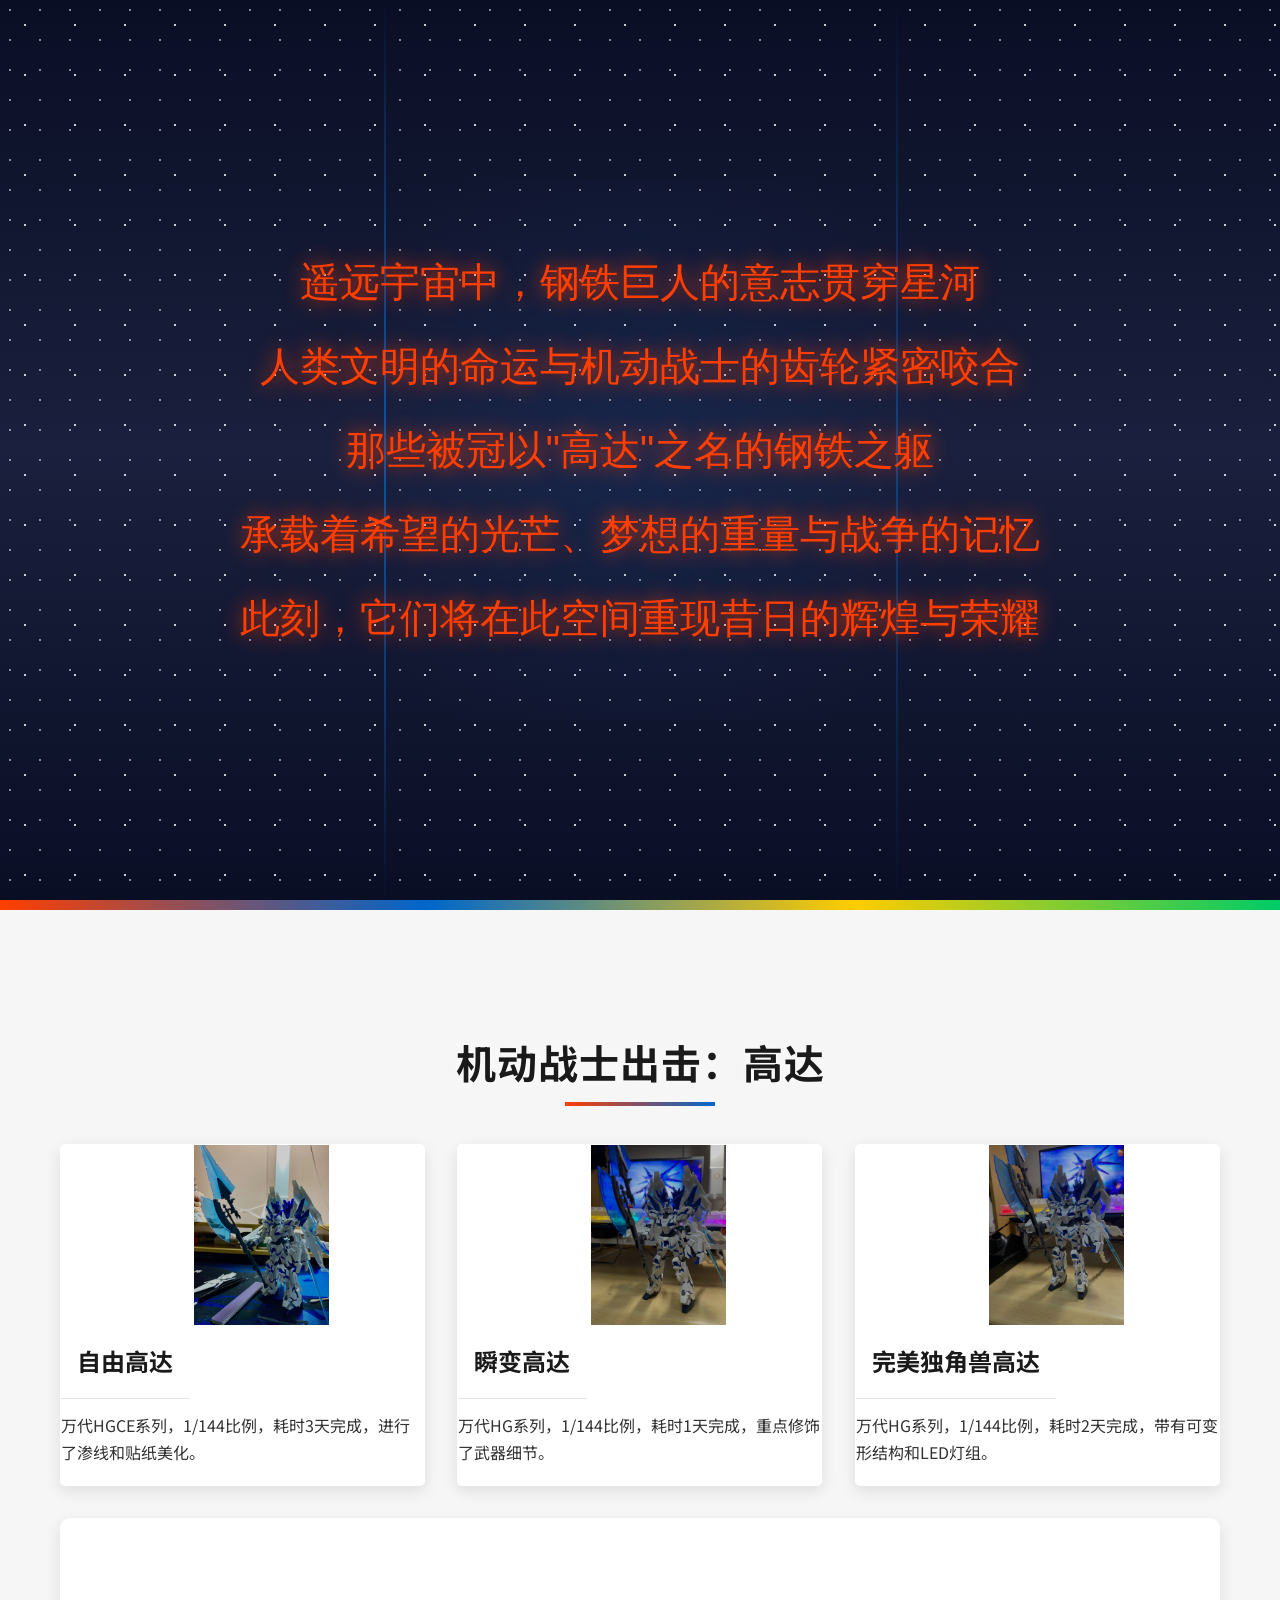
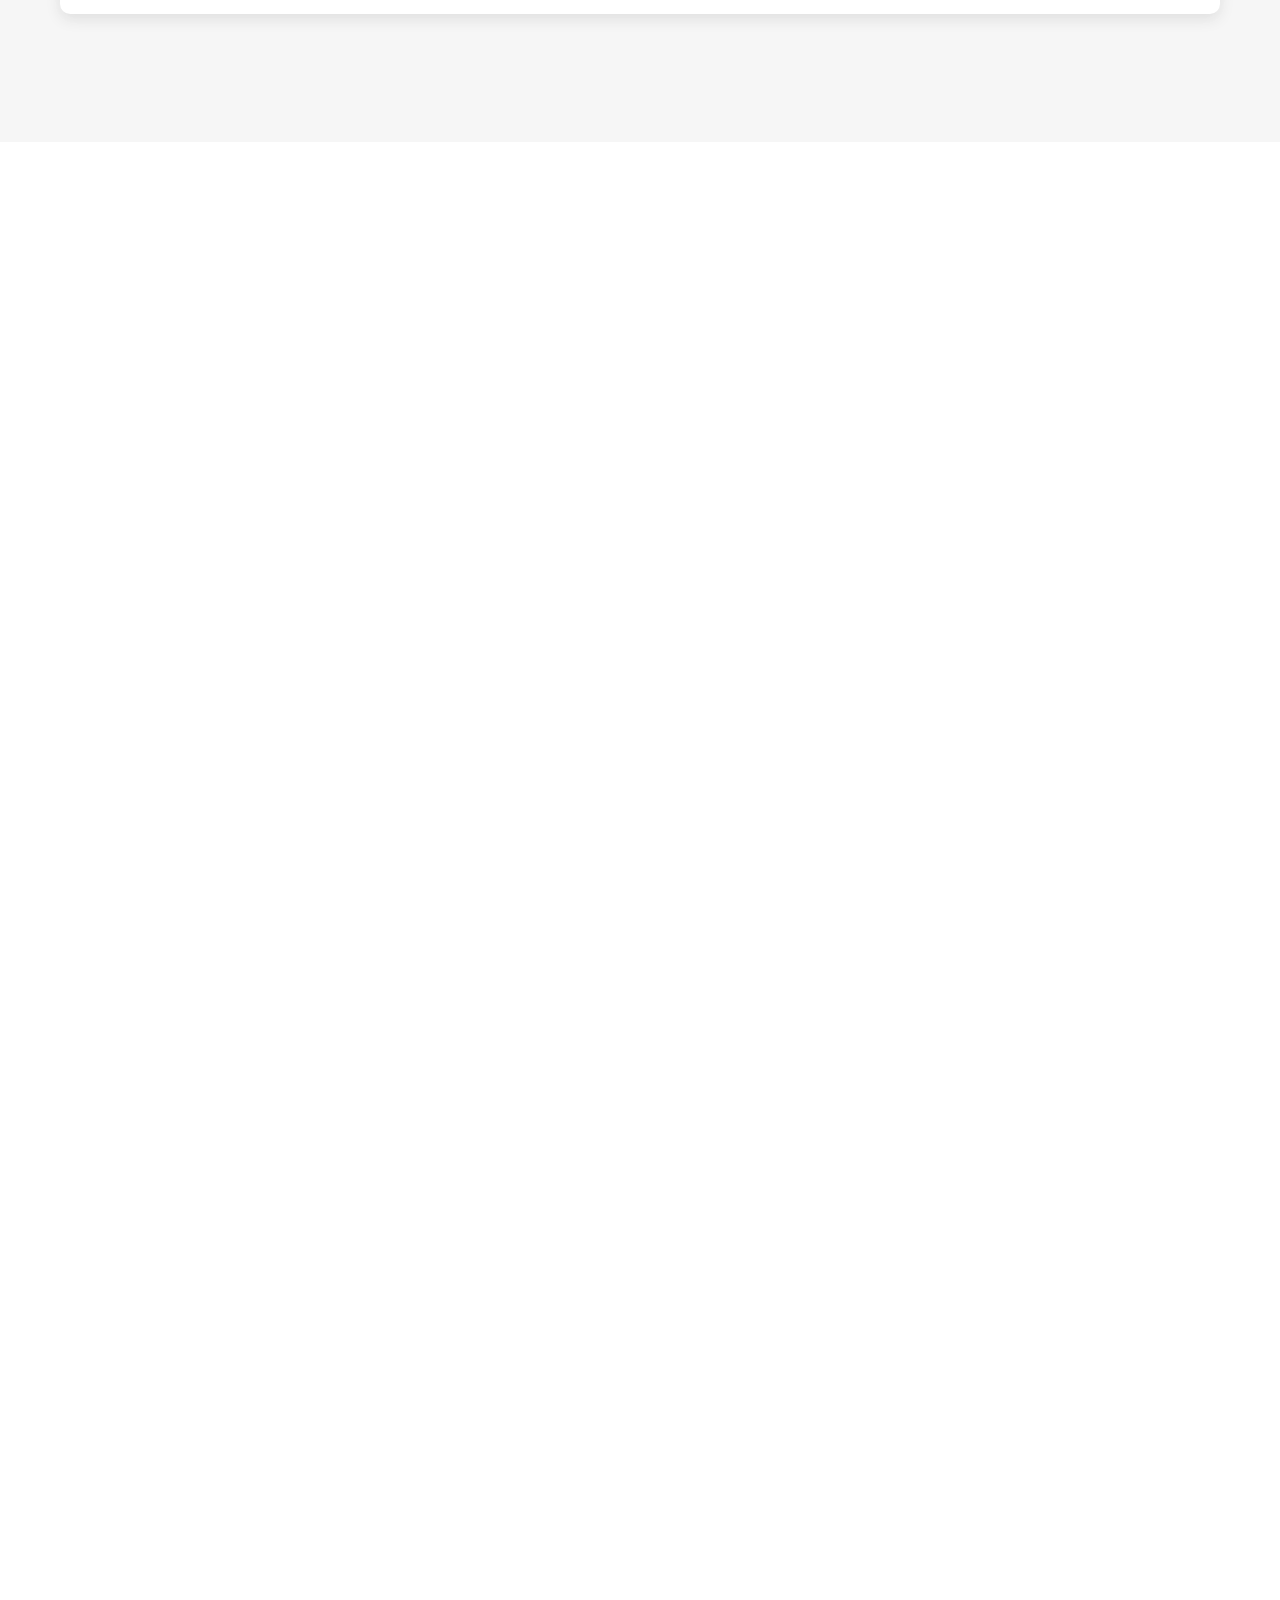
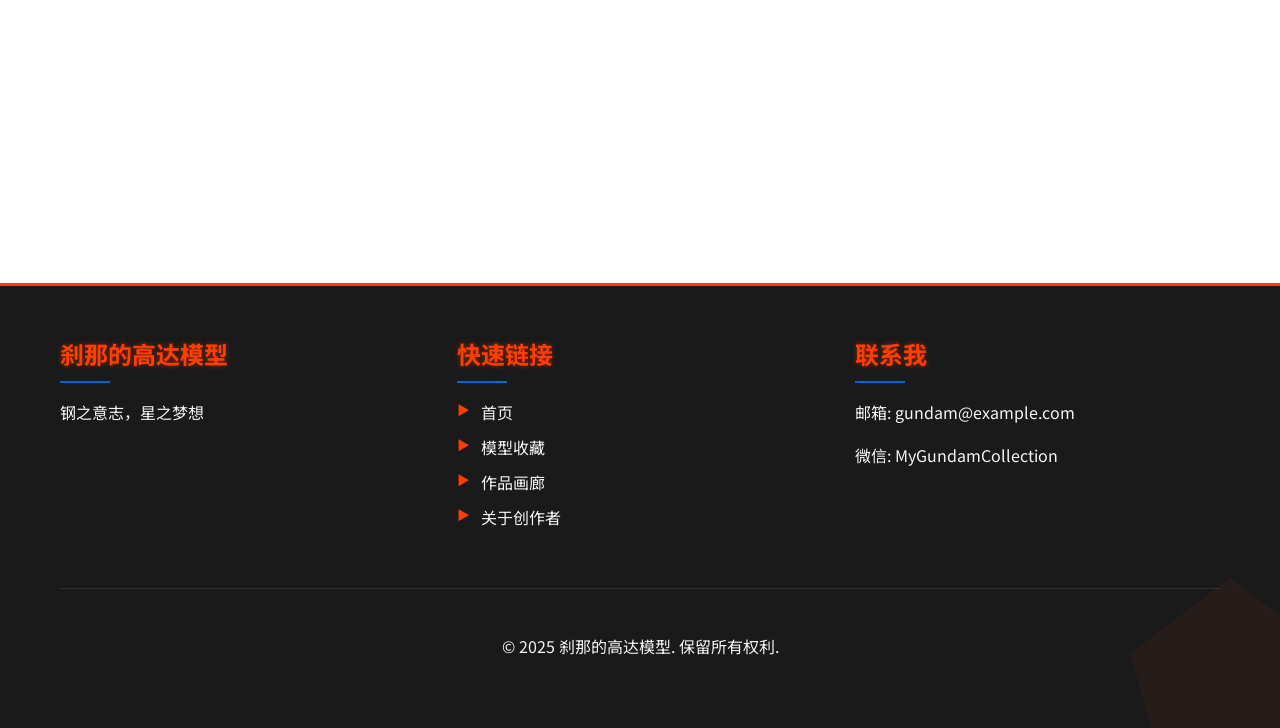
==== commit 9a6e2852: "feat(画廊): 添加高达风格特效和动画效果 实现高达风格画廊特效，包括： - 机械纹理叠加层 - 能量流动动画效果 - 粒子漂浮效果 - 高达标志装饰 - 光束边框效果 修改HTML结构以支持新特" ====
--- a/index.html
+++ b/index.html
@@ -23,6 +23,7 @@
     <link rel="stylesheet" href="responsive.css">
     <link rel="stylesheet" href="scroll-animation.css">
     <link rel="stylesheet" href="loading-bar.css">
+    <link rel="stylesheet" href="gallery_effects.css">
     <link href="https://fonts.googleapis.com/css2?family=Noto+Sans+SC:wght@300;400;500;700&display=swap" rel="stylesheet">
     <link rel="stylesheet" href="https://cdnjs.cloudflare.com/ajax/libs/font-awesome/6.4.0/css/all.min.css">
     <script src="gundam_card_scripts.js"></script>
@@ -313,12 +314,24 @@
         <div class="container">
             <h2>MS详细数据</h2>
             <div class="gallery-grid">
-                <img src="model/IMG_3367.HEIC" alt="高达模型图片1">
-                <img src="model/IMG_3368.HEIC" alt="高达模型图片2">
-                <img src="model/IMG_3369.HEIC" alt="高达模型图片3">
-                <img src="model/IMG_3372.JPG" alt="高达模型图片4">
-                <img src="model/IMG_3373.JPG" alt="高达模型图片5">
-                <img src="model/IMG_3374.JPG" alt="高达模型图片6">
+                <div class="gallery-item">
+                    <img src="model picture/IMG_3367.HEIC" alt="高达模型图片1">
+                </div>
+                <div class="gallery-item">
+                    <img src="model picture/IMG_3368.HEIC" alt="高达模型图片2">
+                </div>
+                <div class="gallery-item">
+                    <img src="model picture/IMG_3369.HEIC" alt="高达模型图片3">
+                </div>
+                <div class="gallery-item">
+                    <img src="model picture/IMG_3372.JPG" alt="高达模型图片4">
+                </div>
+                <div class="gallery-item">
+                    <img src="model picture/IMG_3373.JPG" alt="高达模型图片5">
+                </div>
+                <div class="gallery-item">
+                    <img src="model picture/IMG_3374.JPG" alt="高达模型图片6">
+                </div>
             </div>
         </div>
     </section>
@@ -356,7 +369,9 @@
     <script src="performance.js"></script>
     <script src="loading-bar.js"></script>
     <script src="scroll-animation.js"></script>
+    <script src="gallery_effects.js"></script>
     <link rel="stylesheet" href="loading-bar.css">
+    <link rel="stylesheet" href="gallery_effects.css">
     <script>
         // 注册服务工作者
         if ('serviceWorker' in navigator) {
--- a/gallery_effects.css
+++ b/gallery_effects.css
@@ -0,0 +1,208 @@
+/* 高达风格画廊特效 */
+
+/* 自定义变量 */
+:root {
+    --gundam-beam-red: #ff3e00;
+    --gundam-beam-blue: #0066cc;
+    --gundam-beam-yellow: #ffcc00;
+    --gundam-beam-green: #00cc66;
+    --gundam-glow-intensity: 0.7;
+    --gundam-transition-speed: 0.4s;
+}
+
+/* 画廊项目基础样式 */
+.gallery-item {
+    position: relative;
+    overflow: hidden;
+    border-radius: 8px;
+    box-shadow: 0 4px 8px rgba(0, 0, 0, 0.2);
+    transition: all var(--gundam-transition-speed) ease;
+    transform-style: preserve-3d;
+    perspective: 1000px;
+}
+
+/* 光束边框效果 */
+.gallery-item::before {
+    content: '';
+    position: absolute;
+    top: 0;
+    left: 0;
+    right: 0;
+    bottom: 0;
+    border: 2px solid transparent;
+    border-radius: 8px;
+    background: linear-gradient(135deg, 
+        rgba(0, 102, 204, 0.1) 0%, 
+        rgba(255, 62, 0, 0.1) 100%);
+    z-index: 1;
+    opacity: 0;
+    transition: all var(--gundam-transition-speed) ease;
+}
+
+.gallery-item:hover::before {
+    opacity: 1;
+    border-color: var(--gundam-beam-blue);
+    box-shadow: 
+        0 0 10px var(--gundam-beam-blue),
+        0 0 20px var(--gundam-beam-red);
+}
+
+/* 能量流动效果 */
+.gallery-item::after {
+    content: '';
+    position: absolute;
+    top: -10px;
+    left: -10px;
+    right: -10px;
+    bottom: -10px;
+    background: linear-gradient(45deg, 
+        var(--gundam-beam-red), 
+        var(--gundam-beam-blue), 
+        var(--gundam-beam-red));
+    background-size: 200% 200%;
+    z-index: 0;
+    opacity: 0;
+    filter: blur(10px);
+    animation: beamFlow 3s linear infinite;
+    transition: opacity var(--gundam-transition-speed) ease;
+}
+
+.gallery-item:hover::after {
+    opacity: 0.6;
+}
+
+/* 光束流动动画 */
+@keyframes beamFlow {
+    0% { background-position: 0% 50%; }
+    50% { background-position: 100% 50%; }
+    100% { background-position: 0% 50%; }
+}
+
+/* 图片样式 */
+.gallery-item img {
+    position: relative;
+    z-index: 2;
+    transition: 
+        transform var(--gundam-transition-speed) ease,
+        filter var(--gundam-transition-speed) ease;
+    filter: brightness(0.9) contrast(1.1);
+}
+
+.gallery-item:hover img {
+    transform: scale(1.03);
+    filter: brightness(1) contrast(1.2);
+}
+
+/* 机械纹理叠加 */
+.gallery-item .mech-pattern {
+    position: absolute;
+    top: 0;
+    left: 0;
+    width: 100%;
+    height: 100%;
+    background-image: url('mech-pattern.png');
+    background-size: cover;
+    opacity: 0.1;
+    z-index: 1;
+    mix-blend-mode: overlay;
+}
+
+/* 能量指示器 */
+.gallery-item .energy-indicator {
+    position: absolute;
+    bottom: 10px;
+    left: 10px;
+    width: calc(100% - 20px);
+    height: 3px;
+    background: rgba(255, 255, 255, 0.2);
+    border-radius: 3px;
+    overflow: hidden;
+    z-index: 3;
+}
+
+.gallery-item .energy-level {
+    position: absolute;
+    top: 0;
+    left: 0;
+    height: 100%;
+    width: 0;
+    background: linear-gradient(90deg, 
+        var(--gundam-beam-blue), 
+        var(--gundam-beam-red));
+    transition: width var(--gundam-transition-speed) ease;
+}
+
+.gallery-item:hover .energy-level {
+    width: 100%;
+}
+
+/* 高达标志装饰 */
+.gallery-item .gundam-badge {
+    position: absolute;
+    top: 10px;
+    right: 10px;
+    width: 30px;
+    height: 30px;
+    background-image: url('gundam-badge.png');
+    background-size: contain;
+    background-repeat: no-repeat;
+    opacity: 0;
+    transform: scale(0.8);
+    transition: 
+        opacity var(--gundam-transition-speed) ease,
+        transform var(--gundam-transition-speed) ease;
+    z-index: 3;
+}
+
+.gallery-item:hover .gundam-badge {
+    opacity: 0.8;
+    transform: scale(1);
+}
+
+/* 粒子效果 */
+.gallery-item .particle {
+    position: absolute;
+    width: 3px;
+    height: 3px;
+    background-color: var(--gundam-beam-blue);
+    border-radius: 50%;
+    opacity: 0;
+    filter: blur(1px);
+    animation: particleFloat 3s ease-in-out infinite;
+    z-index: 1;
+}
+
+@keyframes particleFloat {
+    0%, 100% {
+        transform: translateY(0) translateX(0);
+        opacity: 0;
+    }
+    50% {
+        opacity: 0.6;
+    }
+}
+
+/* 为每个粒子设置不同位置和延迟 */
+.gallery-item:hover .particle:nth-child(1) {
+    top: 20%;
+    left: 15%;
+    animation-delay: 0.2s;
+}
+
+.gallery-item:hover .particle:nth-child(2) {
+    top: 70%;
+    left: 80%;
+    animation-delay: 0.5s;
+}
+
+.gallery-item:hover .particle:nth-child(3) {
+    top: 40%;
+    left: 50%;
+    animation-delay: 0.8s;
+}
+
+.gallery-item:hover .particle:nth-child(4) {
+    top: 85%;
+    left: 30%;
+    animation-delay: 1.1s;
+}
--- a/gallery_effects.css
+++ b/gallery_effects.css
@@ -0,0 +1,208 @@
+/* 高达风格画廊特效 */
+
+/* 自定义变量 */
+:root {
+    --gundam-beam-red: #ff3e00;
+    --gundam-beam-blue: #0066cc;
+    --gundam-beam-yellow: #ffcc00;
+    --gundam-beam-green: #00cc66;
+    --gundam-glow-intensity: 0.7;
+    --gundam-transition-speed: 0.4s;
+}
+
+/* 画廊项目基础样式 */
+.gallery-item {
+    position: relative;
+    overflow: hidden;
+    border-radius: 8px;
+    box-shadow: 0 4px 8px rgba(0, 0, 0, 0.2);
+    transition: all var(--gundam-transition-speed) ease;
+    transform-style: preserve-3d;
+    perspective: 1000px;
+}
+
+/* 光束边框效果 */
+.gallery-item::before {
+    content: '';
+    position: absolute;
+    top: 0;
+    left: 0;
+    right: 0;
+    bottom: 0;
+    border: 2px solid transparent;
+    border-radius: 8px;
+    background: linear-gradient(135deg, 
+        rgba(0, 102, 204, 0.1) 0%, 
+        rgba(255, 62, 0, 0.1) 100%);
+    z-index: 1;
+    opacity: 0;
+    transition: all var(--gundam-transition-speed) ease;
+}
+
+.gallery-item:hover::before {
+    opacity: 1;
+    border-color: var(--gundam-beam-blue);
+    box-shadow: 
+        0 0 10px var(--gundam-beam-blue),
+        0 0 20px var(--gundam-beam-red);
+}
+
+/* 能量流动效果 */
+.gallery-item::after {
+    content: '';
+    position: absolute;
+    top: -10px;
+    left: -10px;
+    right: -10px;
+    bottom: -10px;
+    background: linear-gradient(45deg, 
+        var(--gundam-beam-red), 
+        var(--gundam-beam-blue), 
+        var(--gundam-beam-red));
+    background-size: 200% 200%;
+    z-index: 0;
+    opacity: 0;
+    filter: blur(10px);
+    animation: beamFlow 3s linear infinite;
+    transition: opacity var(--gundam-transition-speed) ease;
+}
+
+.gallery-item:hover::after {
+    opacity: 0.6;
+}
+
+/* 光束流动动画 */
+@keyframes beamFlow {
+    0% { background-position: 0% 50%; }
+    50% { background-position: 100% 50%; }
+    100% { background-position: 0% 50%; }
+}
+
+/* 图片样式 */
+.gallery-item img {
+    position: relative;
+    z-index: 2;
+    transition: 
+        transform var(--gundam-transition-speed) ease,
+        filter var(--gundam-transition-speed) ease;
+    filter: brightness(0.9) contrast(1.1);
+}
+
+.gallery-item:hover img {
+    transform: scale(1.03);
+    filter: brightness(1) contrast(1.2);
+}
+
+/* 机械纹理叠加 */
+.gallery-item .mech-pattern {
+    position: absolute;
+    top: 0;
+    left: 0;
+    width: 100%;
+    height: 100%;
+    background-image: url('mech-pattern.png');
+    background-size: cover;
+    opacity: 0.1;
+    z-index: 1;
+    mix-blend-mode: overlay;
+}
+
+/* 能量指示器 */
+.gallery-item .energy-indicator {
+    position: absolute;
+    bottom: 10px;
+    left: 10px;
+    width: calc(100% - 20px);
+    height: 3px;
+    background: rgba(255, 255, 255, 0.2);
+    border-radius: 3px;
+    overflow: hidden;
+    z-index: 3;
+}
+
+.gallery-item .energy-level {
+    position: absolute;
+    top: 0;
+    left: 0;
+    height: 100%;
+    width: 0;
+    background: linear-gradient(90deg, 
+        var(--gundam-beam-blue), 
+        var(--gundam-beam-red));
+    transition: width var(--gundam-transition-speed) ease;
+}
+
+.gallery-item:hover .energy-level {
+    width: 100%;
+}
+
+/* 高达标志装饰 */
+.gallery-item .gundam-badge {
+    position: absolute;
+    top: 10px;
+    right: 10px;
+    width: 30px;
+    height: 30px;
+    background-image: url('gundam-badge.png');
+    background-size: contain;
+    background-repeat: no-repeat;
+    opacity: 0;
+    transform: scale(0.8);
+    transition: 
+        opacity var(--gundam-transition-speed) ease,
+        transform var(--gundam-transition-speed) ease;
+    z-index: 3;
+}
+
+.gallery-item:hover .gundam-badge {
+    opacity: 0.8;
+    transform: scale(1);
+}
+
+/* 粒子效果 */
+.gallery-item .particle {
+    position: absolute;
+    width: 3px;
+    height: 3px;
+    background-color: var(--gundam-beam-blue);
+    border-radius: 50%;
+    opacity: 0;
+    filter: blur(1px);
+    animation: particleFloat 3s ease-in-out infinite;
+    z-index: 1;
+}
+
+@keyframes particleFloat {
+    0%, 100% {
+        transform: translateY(0) translateX(0);
+        opacity: 0;
+    }
+    50% {
+        opacity: 0.6;
+    }
+}
+
+/* 为每个粒子设置不同位置和延迟 */
+.gallery-item:hover .particle:nth-child(1) {
+    top: 20%;
+    left: 15%;
+    animation-delay: 0.2s;
+}
+
+.gallery-item:hover .particle:nth-child(2) {
+    top: 70%;
+    left: 80%;
+    animation-delay: 0.5s;
+}
+
+.gallery-item:hover .particle:nth-child(3) {
+    top: 40%;
+    left: 50%;
+    animation-delay: 0.8s;
+}
+
+.gallery-item:hover .particle:nth-child(4) {
+    top: 85%;
+    left: 30%;
+    animation-delay: 1.1s;
+}
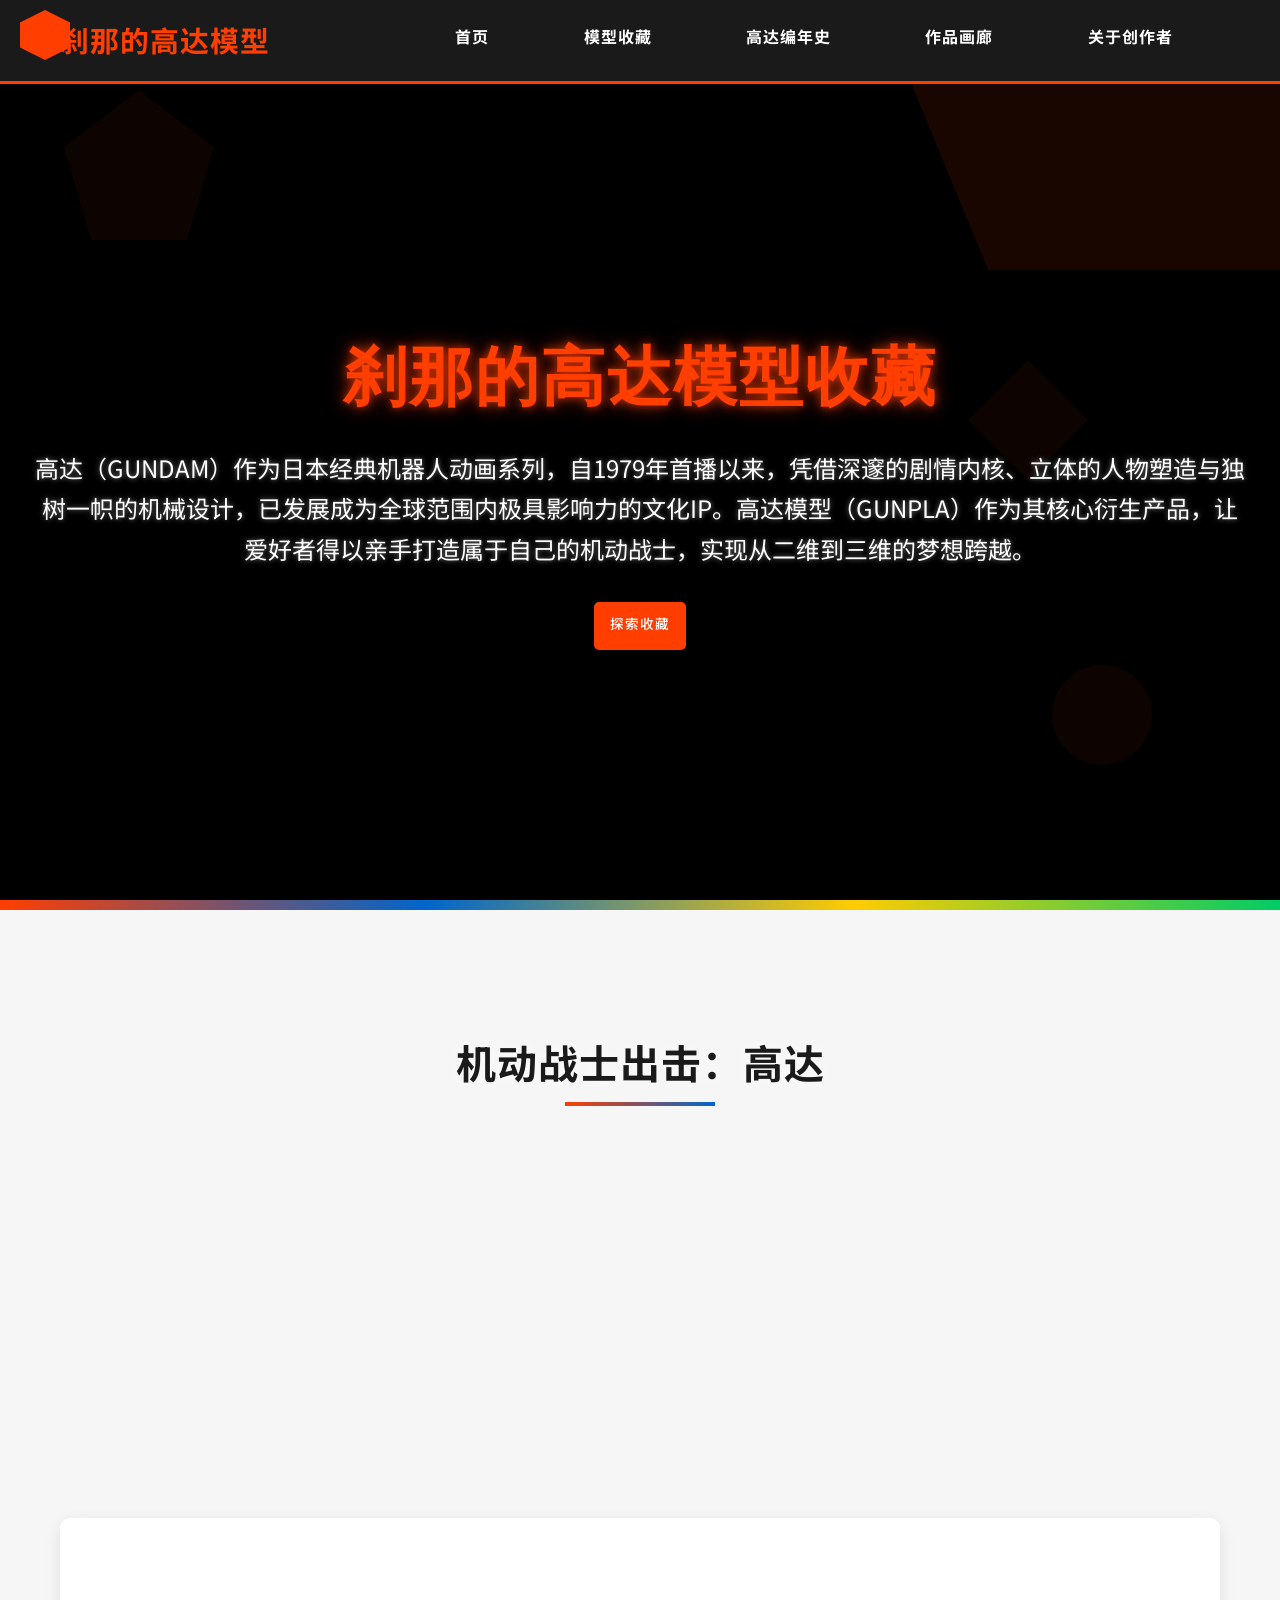
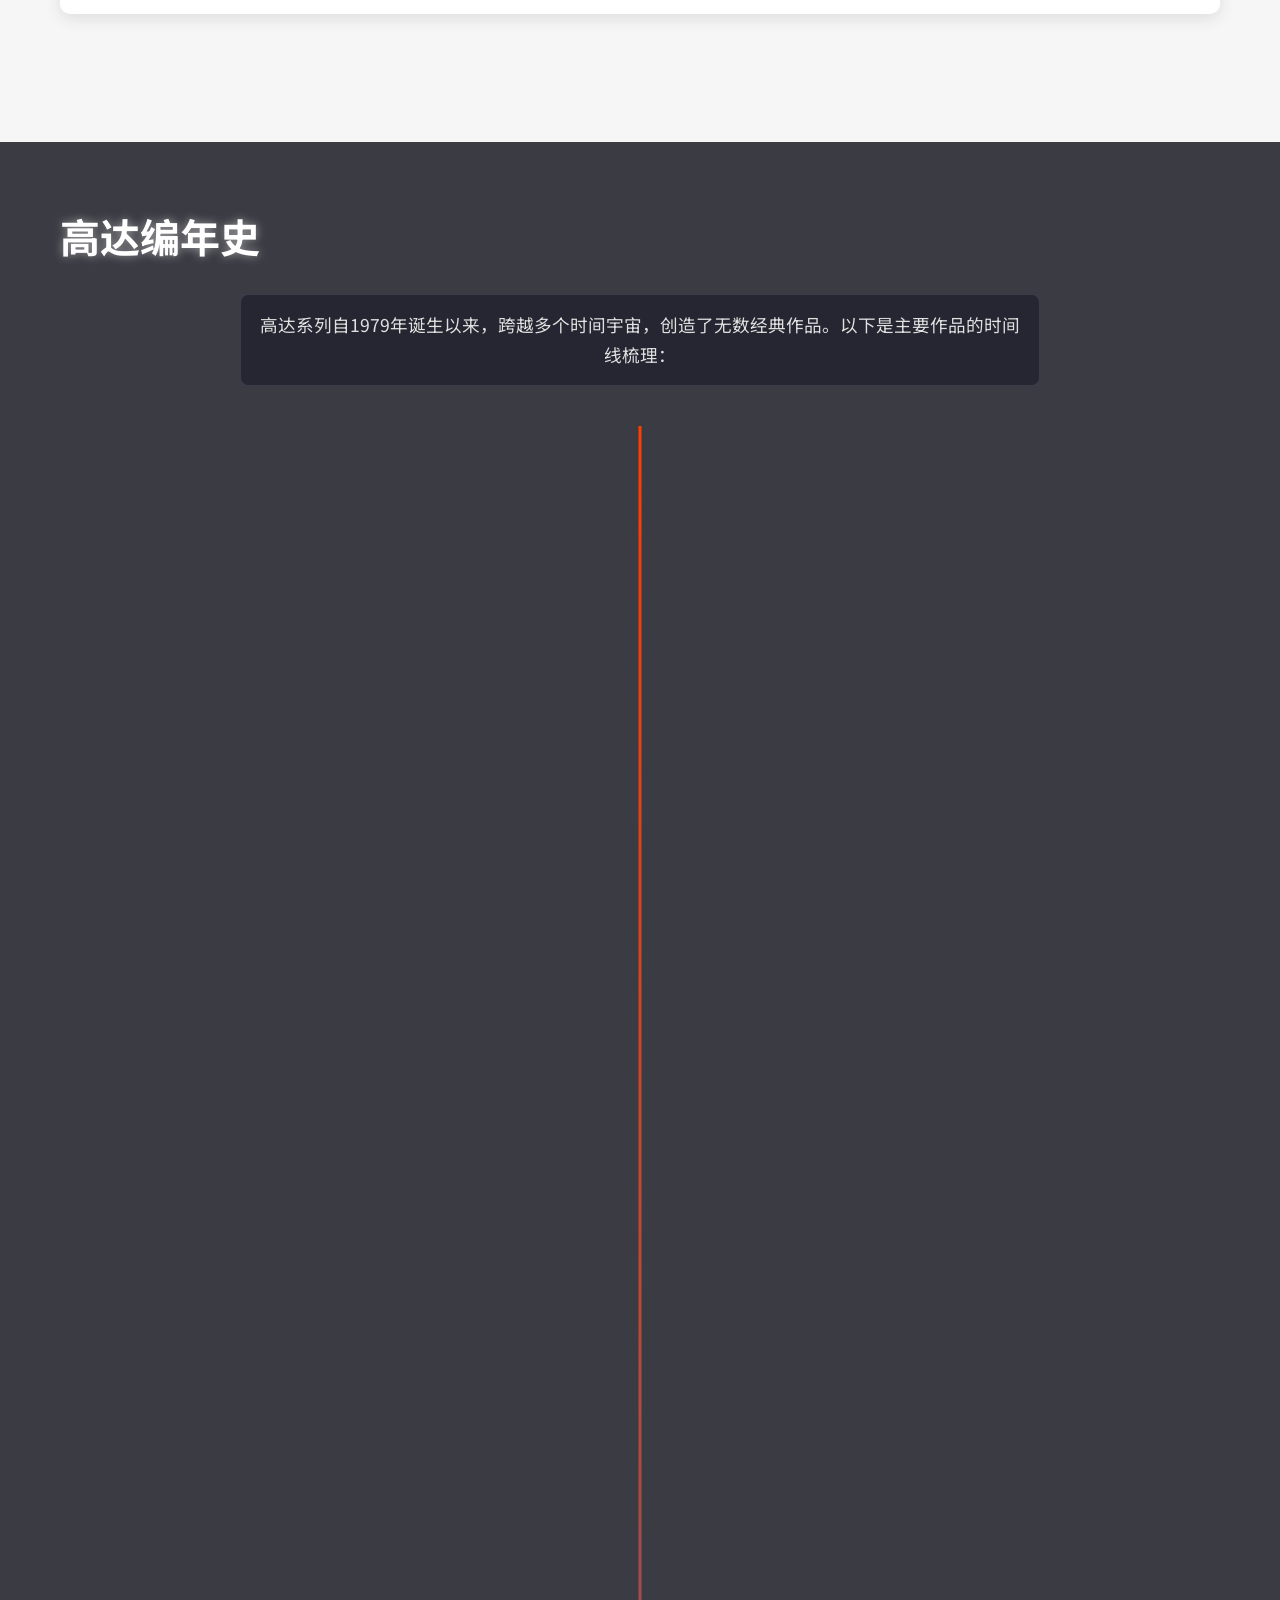
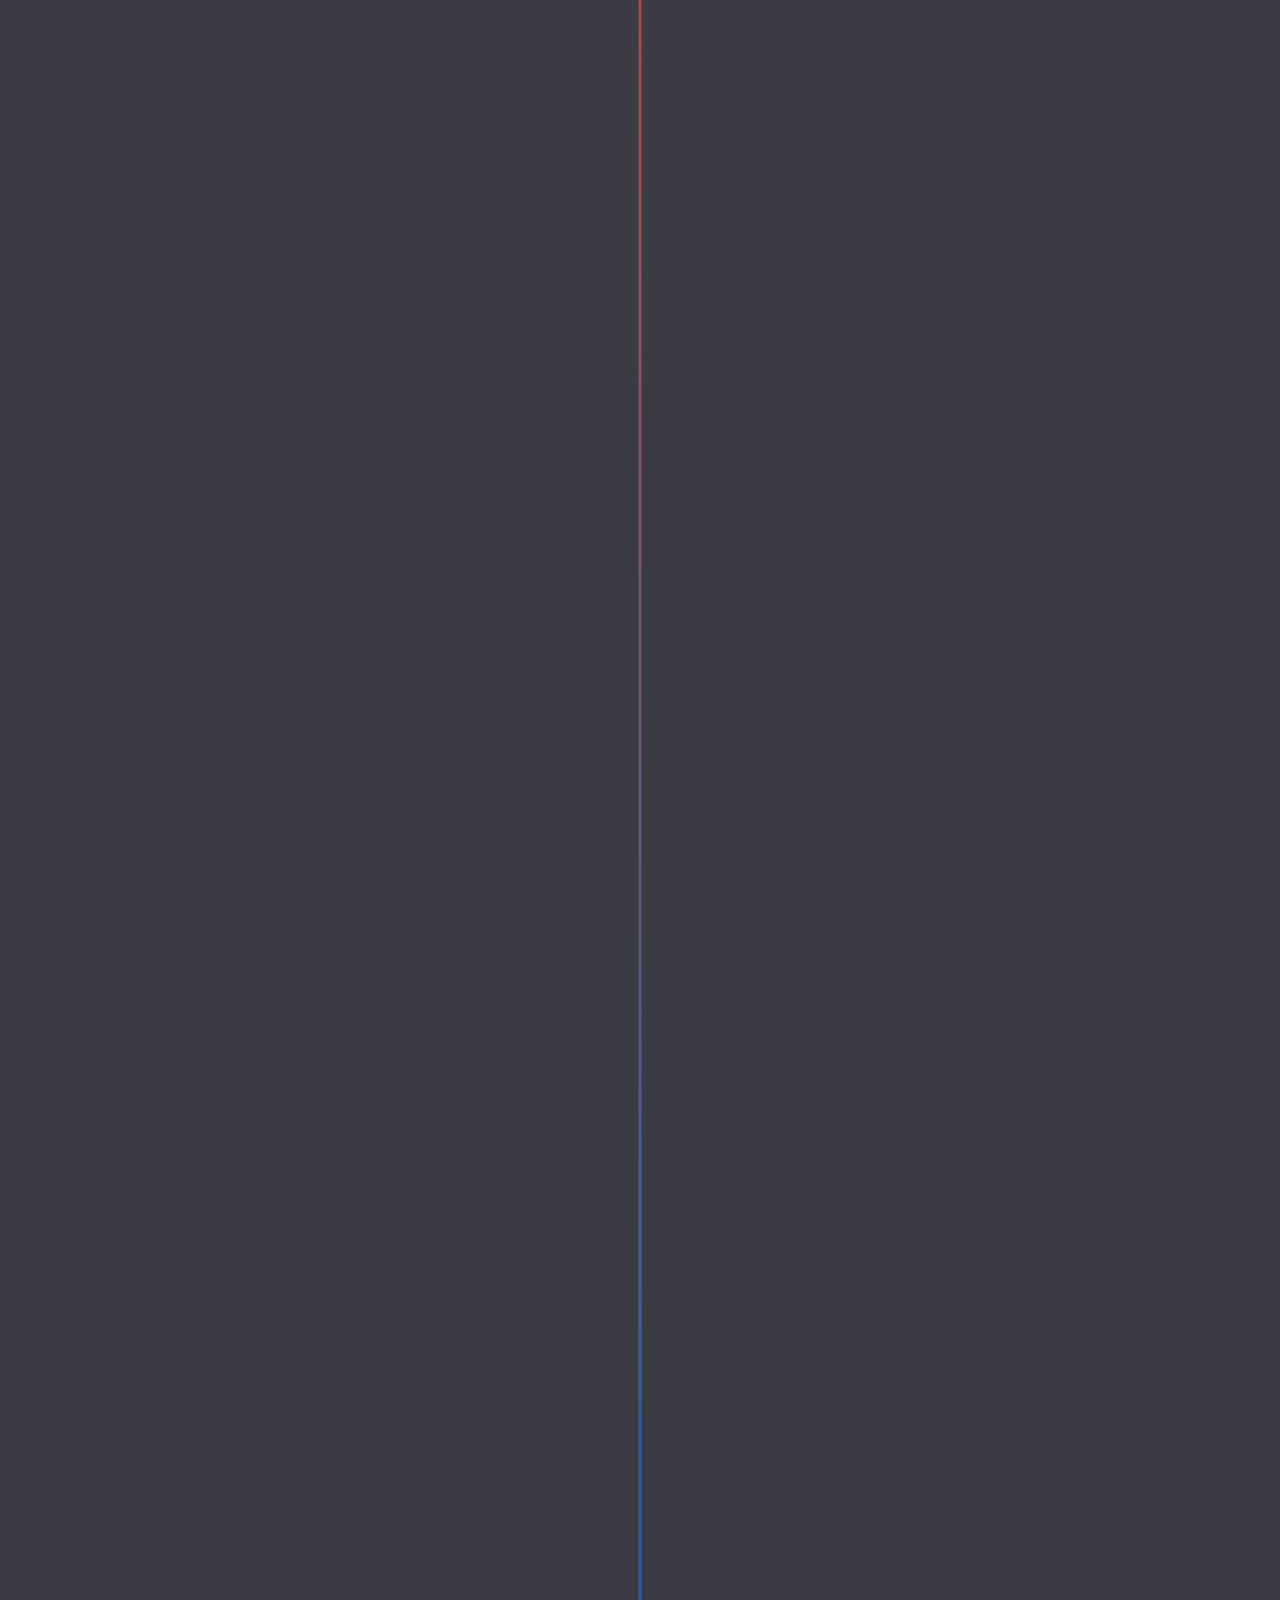
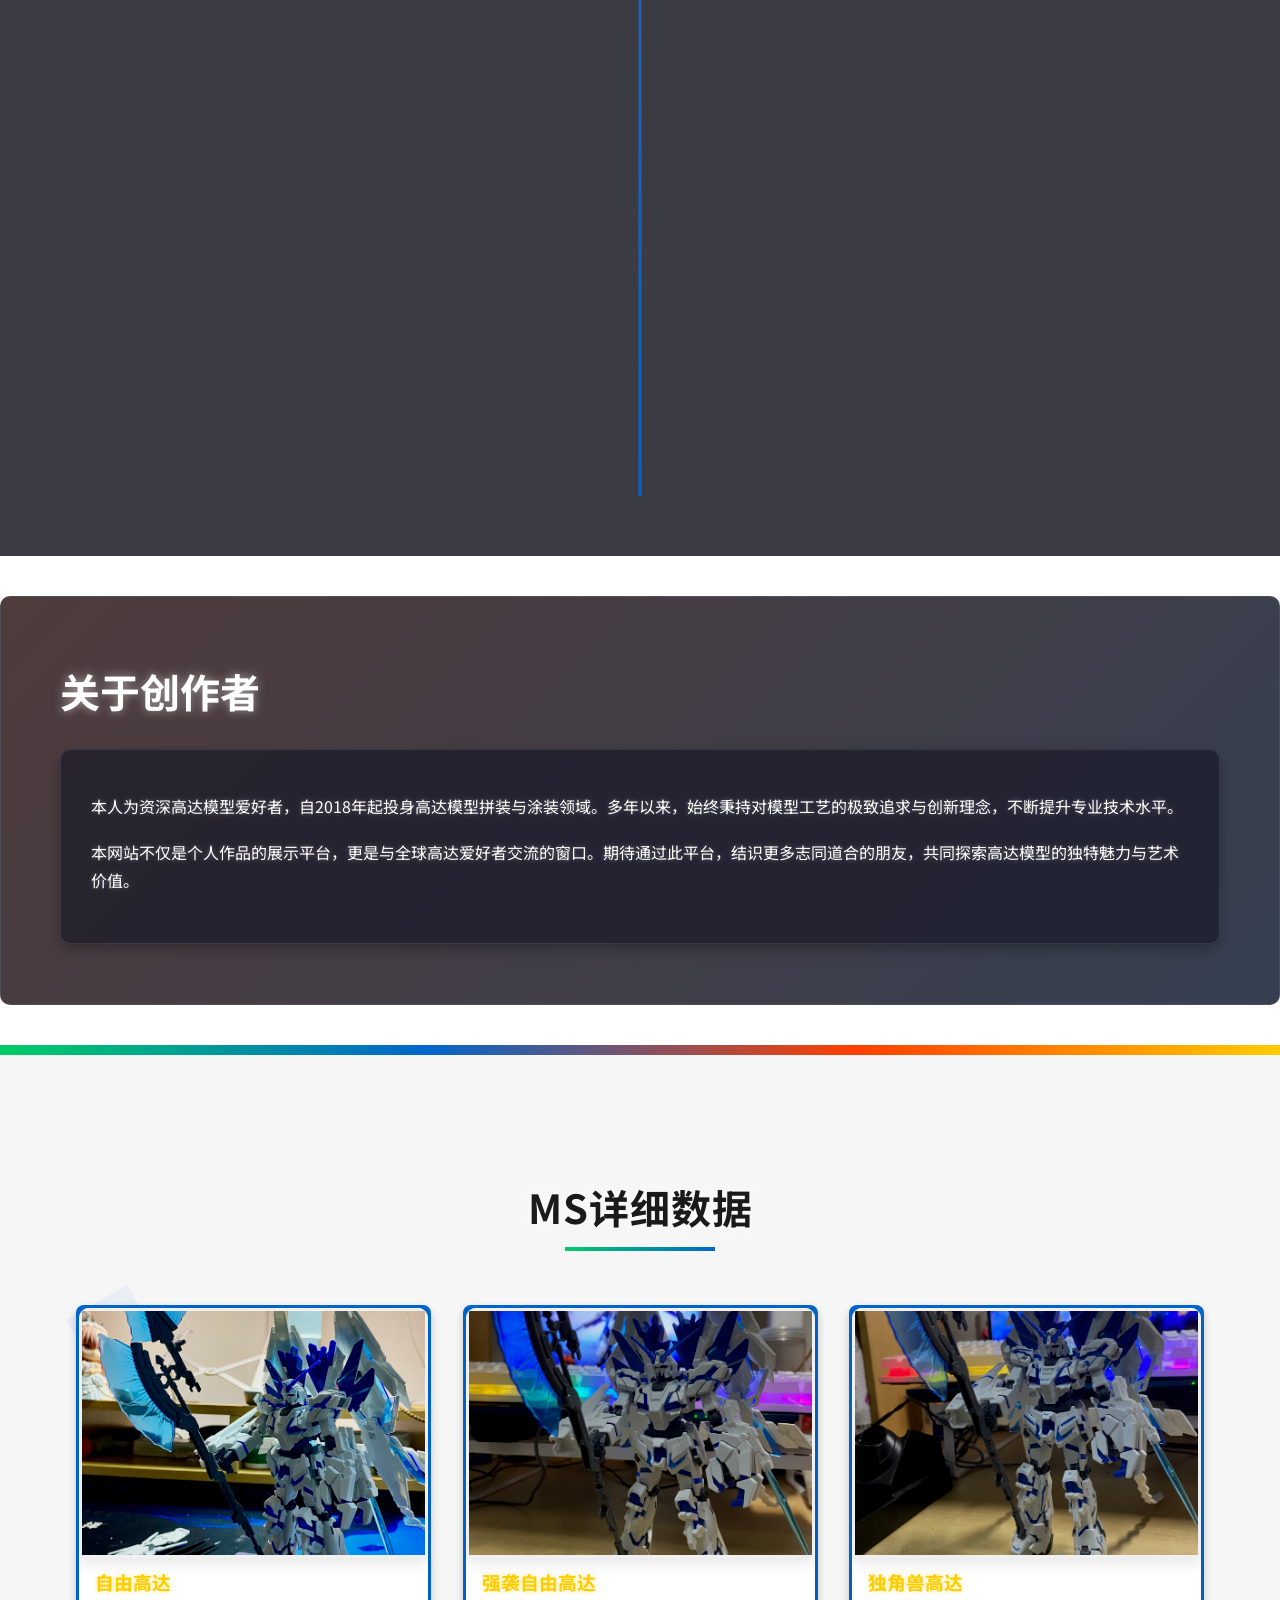
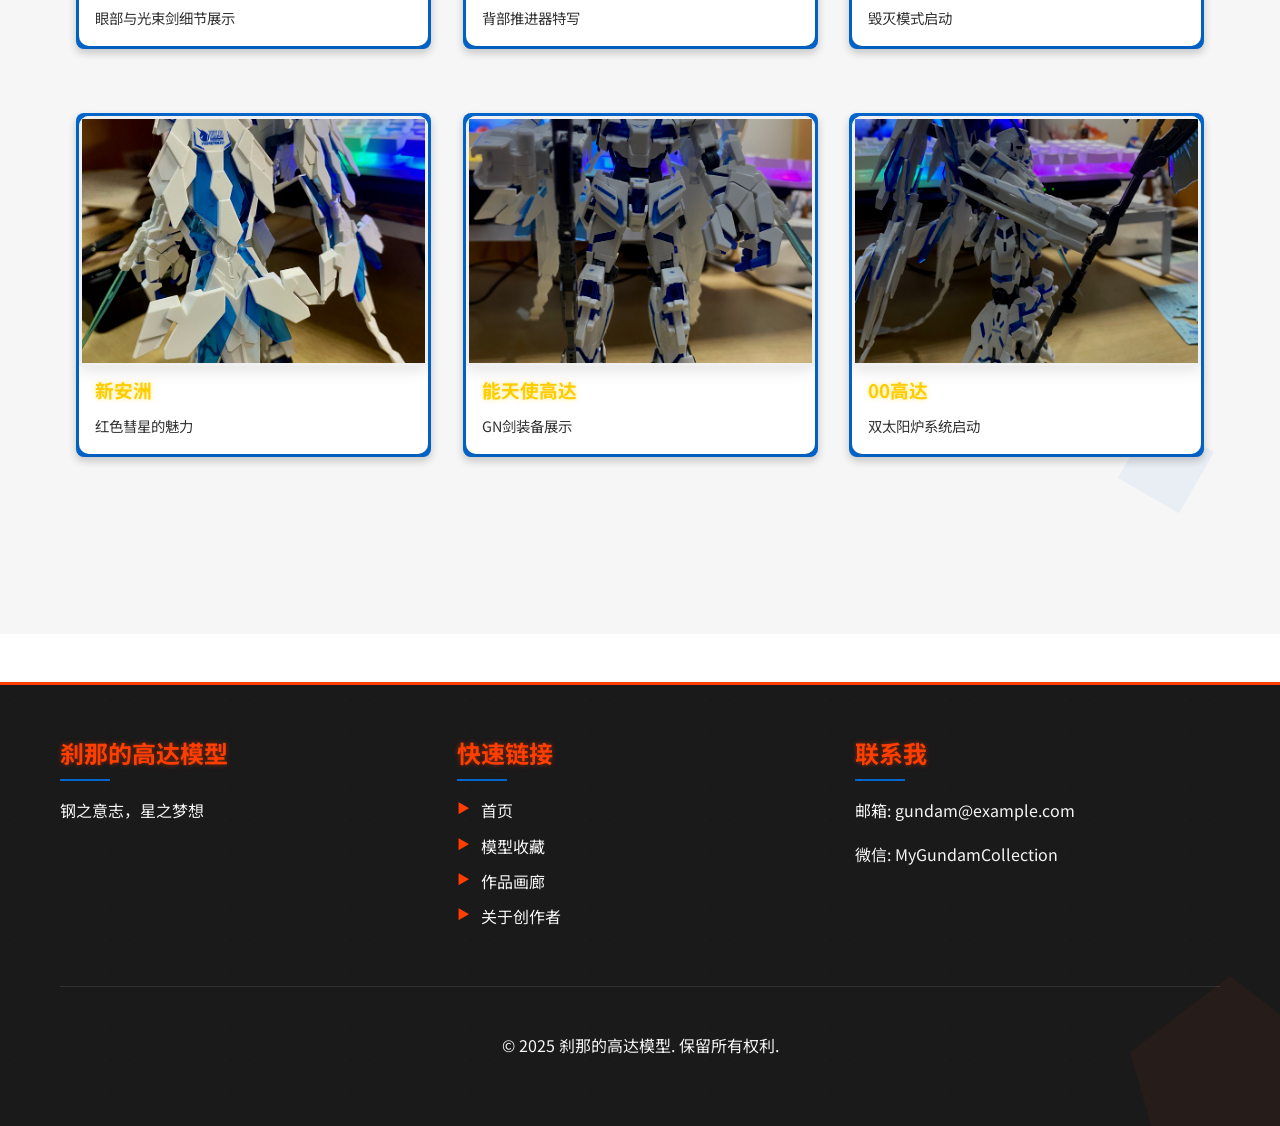
==== commit fecd830e: "refactor: 优化画廊图片加载功能并更新图片路径 - 重构画廊图片加载逻辑，减少重复代码 - 更新图片路径从HEIC格式改为JPG格式 - 移除未使用的CSS文件引用 - 优化图片懒加载和lig" ====
--- a/index.html
+++ b/index.html
@@ -300,7 +300,7 @@
         <div class="container">
             <h2>关于创作者</h2>
             <div class="about-content">
-                <p>本人为资深高达模型爱好者，自2018年起投身高达模型拼装与涂装领域。多年来，始终秉持对模型工艺的极致追求与创新理念，不断提升专业技术水平。</p>
+                <p>本人为资深高达模型爱好者，自2018年起投身高达模型拼装与涂装领域。多年以来，始终秉持对模型工艺的极致追求与创新理念，不断提升专业技术水平。</p>
                 <p>本网站不仅是个人作品的展示平台，更是与全球高达爱好者交流的窗口。期待通过此平台，结识更多志同道合的朋友，共同探索高达模型的独特魅力与艺术价值。</p>
                 
             </div>
@@ -315,22 +315,22 @@
             <h2>MS详细数据</h2>
             <div class="gallery-grid">
                 <div class="gallery-item">
-                    <img src="model picture/IMG_3367.HEIC" alt="高达模型图片1">
-                </div>
-                <div class="gallery-item">
-                    <img src="model picture/IMG_3368.HEIC" alt="高达模型图片2">
-                </div>
-                <div class="gallery-item">
-                    <img src="model picture/IMG_3369.HEIC" alt="高达模型图片3">
-                </div>
-                <div class="gallery-item">
-                    <img src="model picture/IMG_3372.JPG" alt="高达模型图片4">
-                </div>
-                <div class="gallery-item">
-                    <img src="model picture/IMG_3373.JPG" alt="高达模型图片5">
-                </div>
-                <div class="gallery-item">
-                    <img src="model picture/IMG_3374.JPG" alt="高达模型图片6">
+                    <img src="model picture/IMG_3361.JPG" alt="高达模型图片1">
+                </div>
+                <div class="gallery-item">
+                    <img src="model picture/IMG_3363.JPG" alt="高达模型图片2">
+                </div>
+                <div class="gallery-item">
+                    <img src="model picture/IMG_3364.JPG" alt="高达模型图片3">
+                </div>
+                <div class="gallery-item">
+                    <img src="model picture/IMG_3365.JPG" alt="高达模型图片4">
+                </div>
+                <div class="gallery-item">
+                    <img src="model picture/IMG_3366.JPG" alt="高达模型图片5">
+                </div>
+                <div class="gallery-item">
+                    <img src="model picture/IMG_3372.JPG" alt="高达模型图片6">
                 </div>
             </div>
         </div>
@@ -370,8 +370,6 @@
     <script src="loading-bar.js"></script>
     <script src="scroll-animation.js"></script>
     <script src="gallery_effects.js"></script>
-    <link rel="stylesheet" href="loading-bar.css">
-    <link rel="stylesheet" href="gallery_effects.css">
     <script>
         // 注册服务工作者
         if ('serviceWorker' in navigator) {
